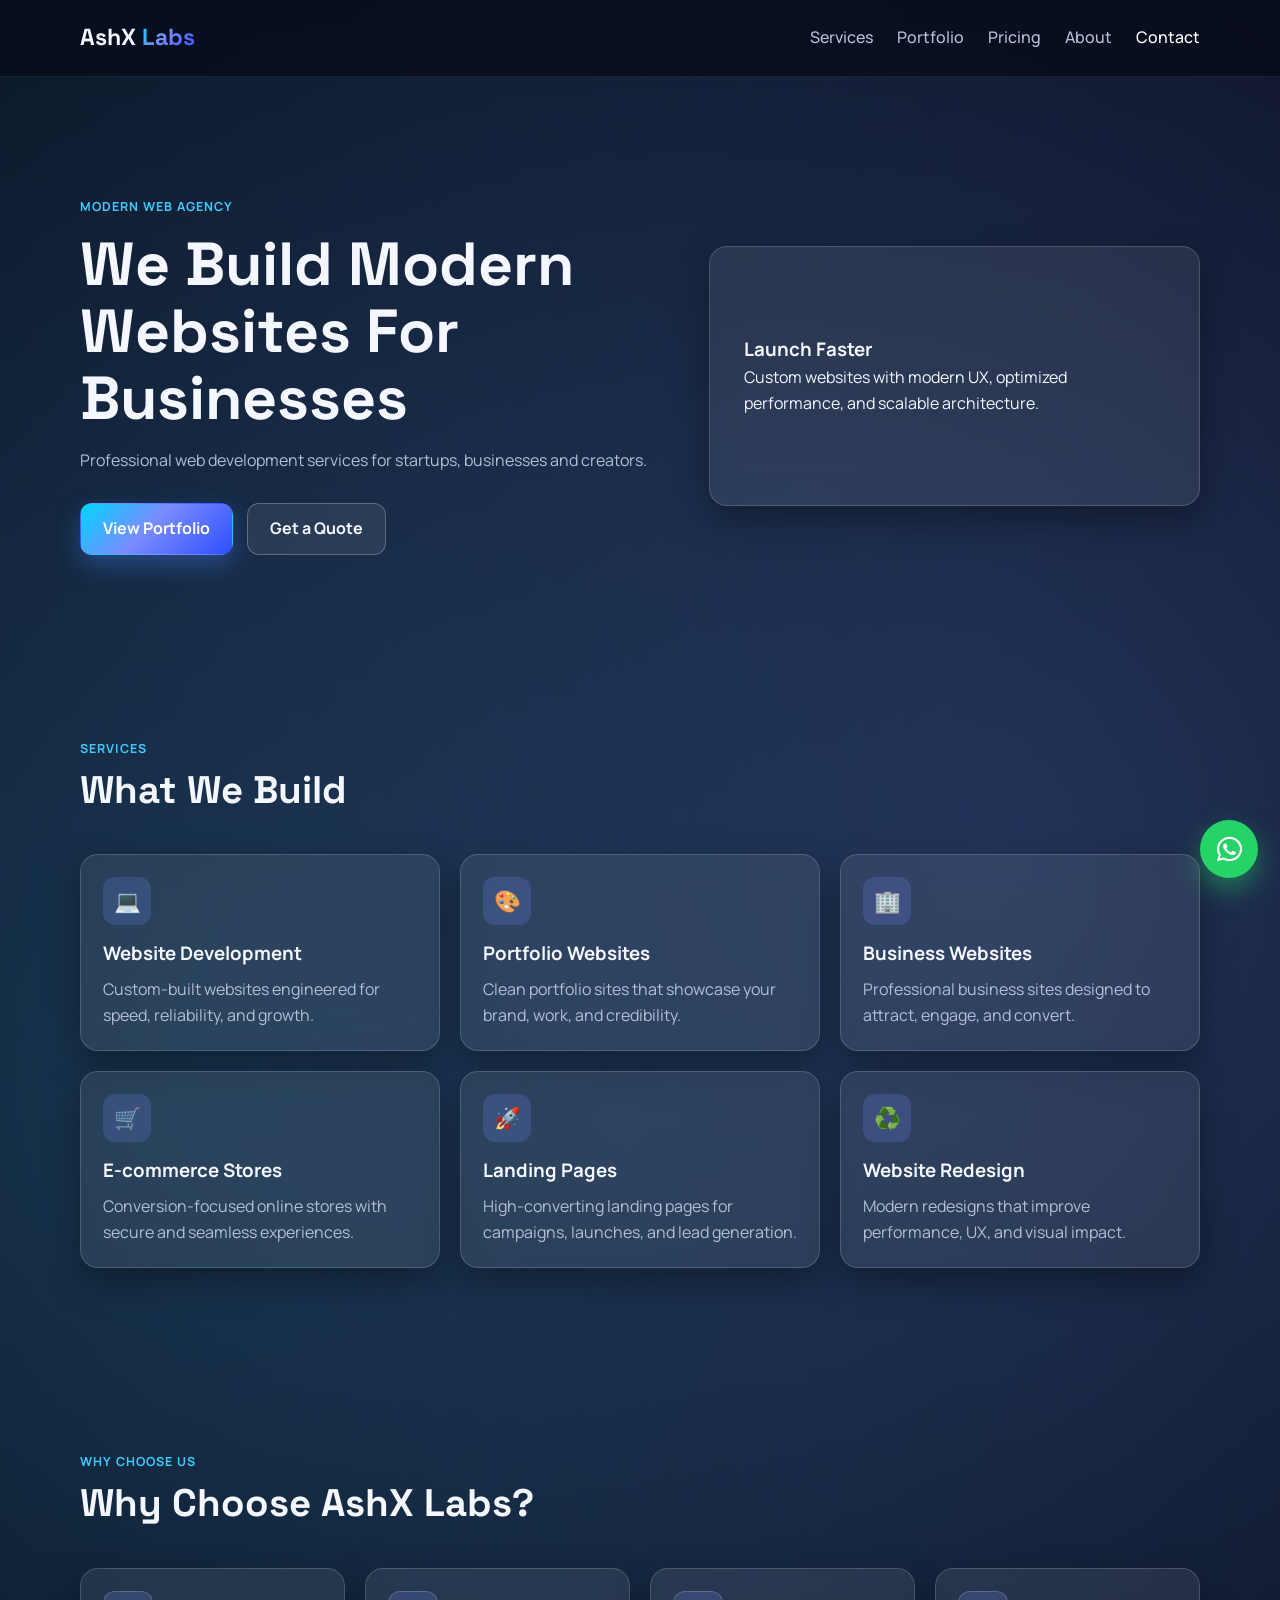
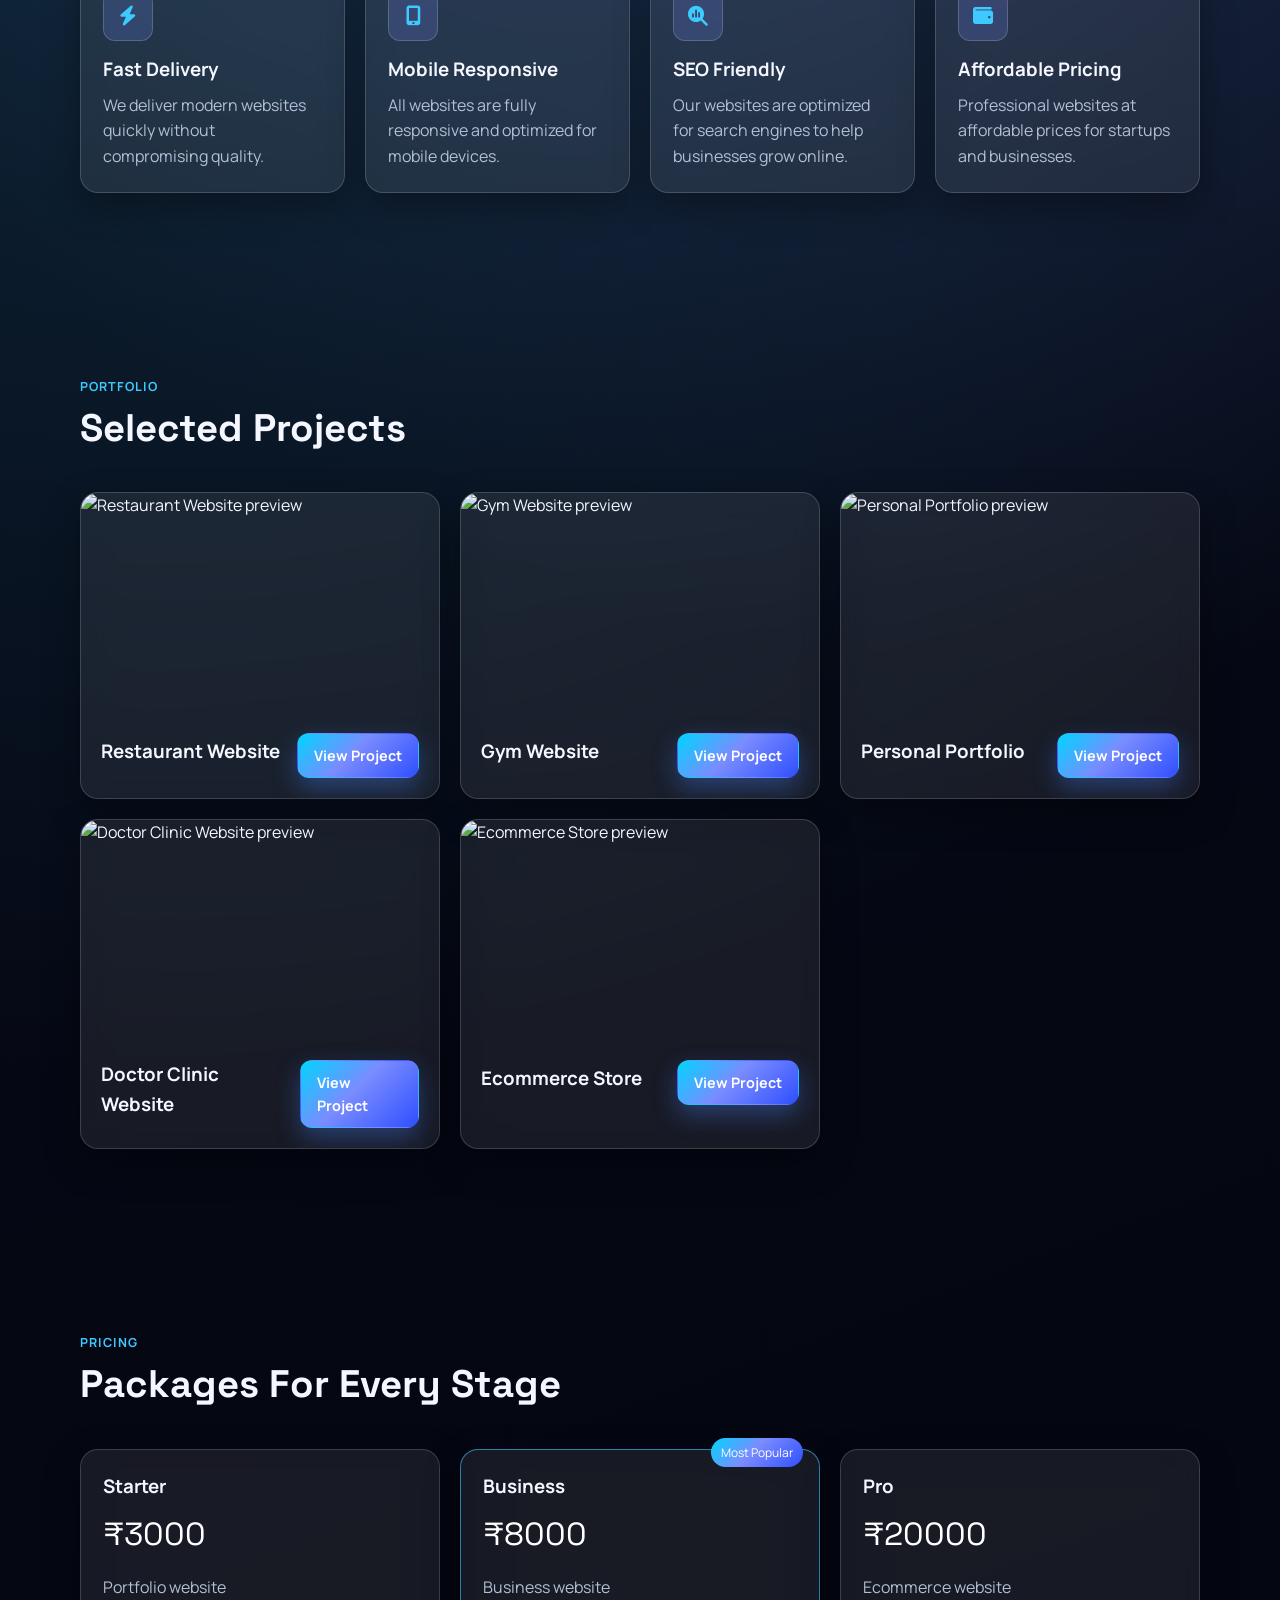
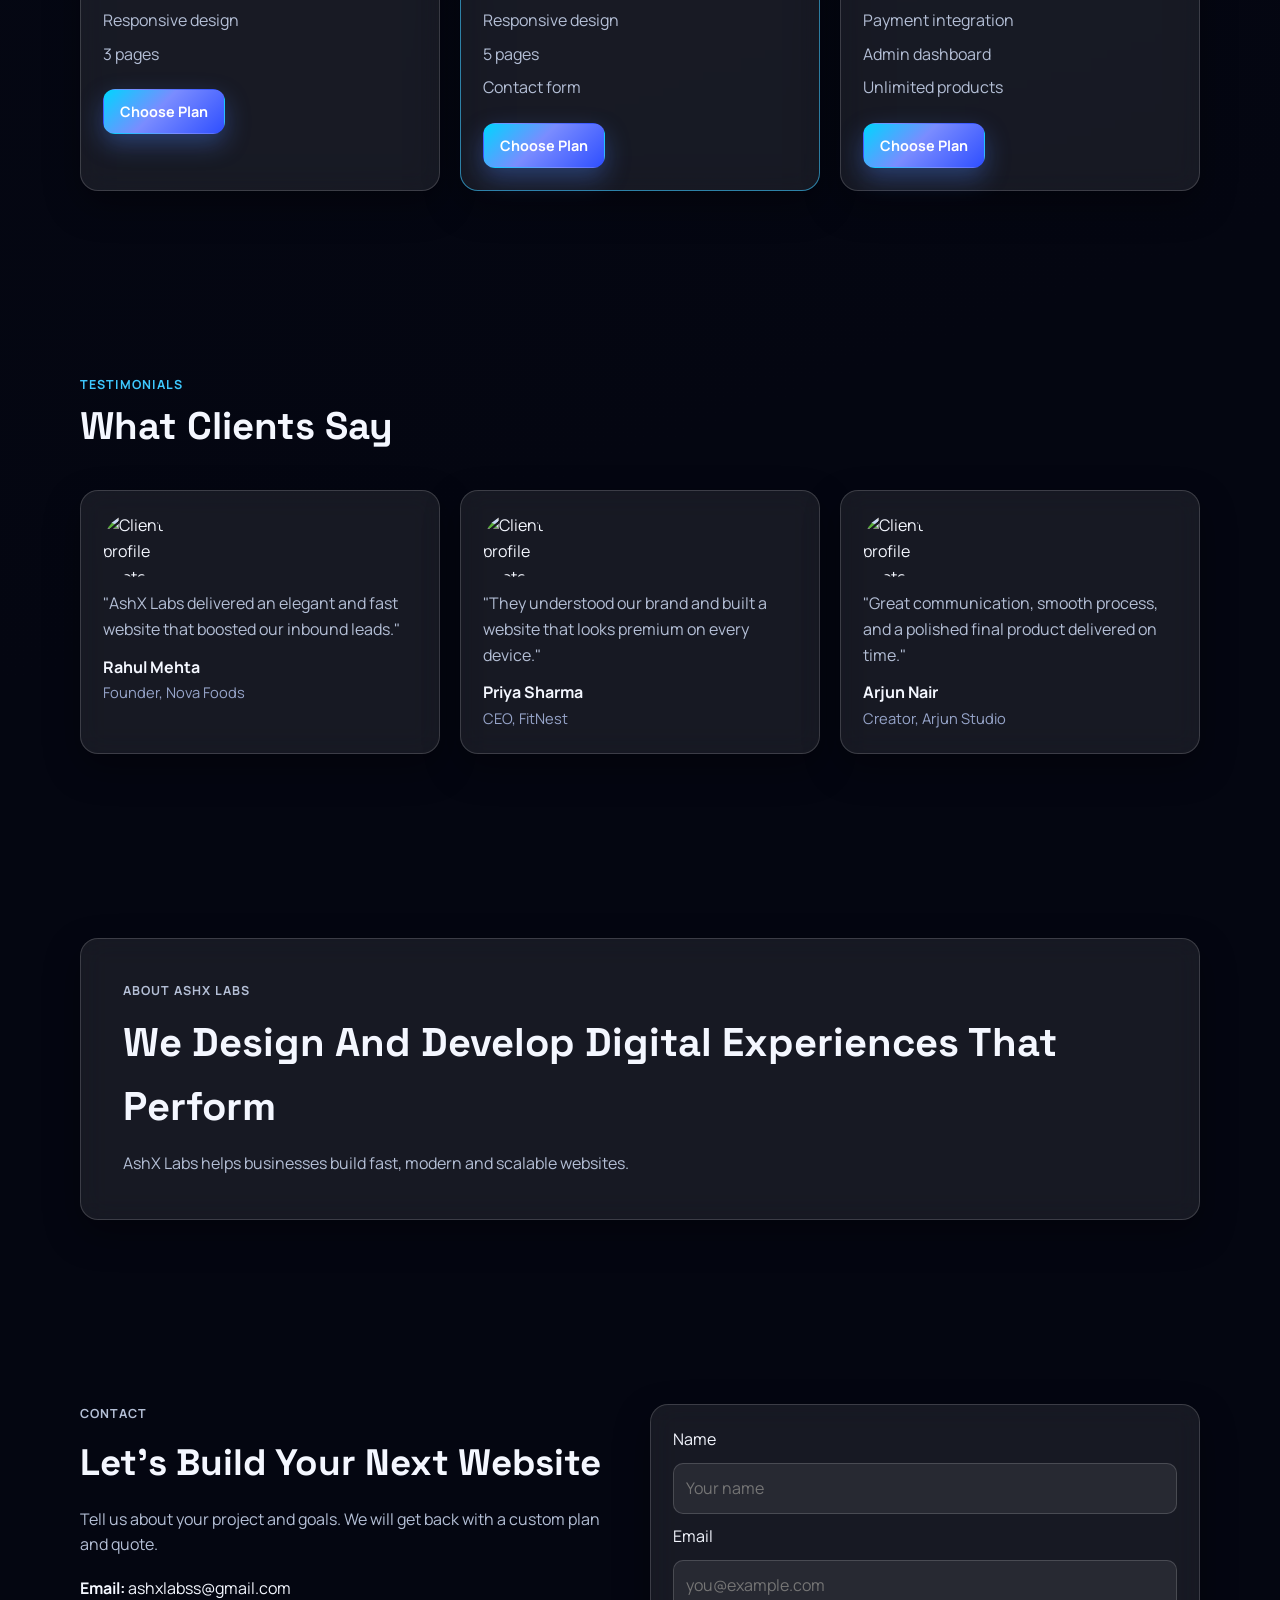
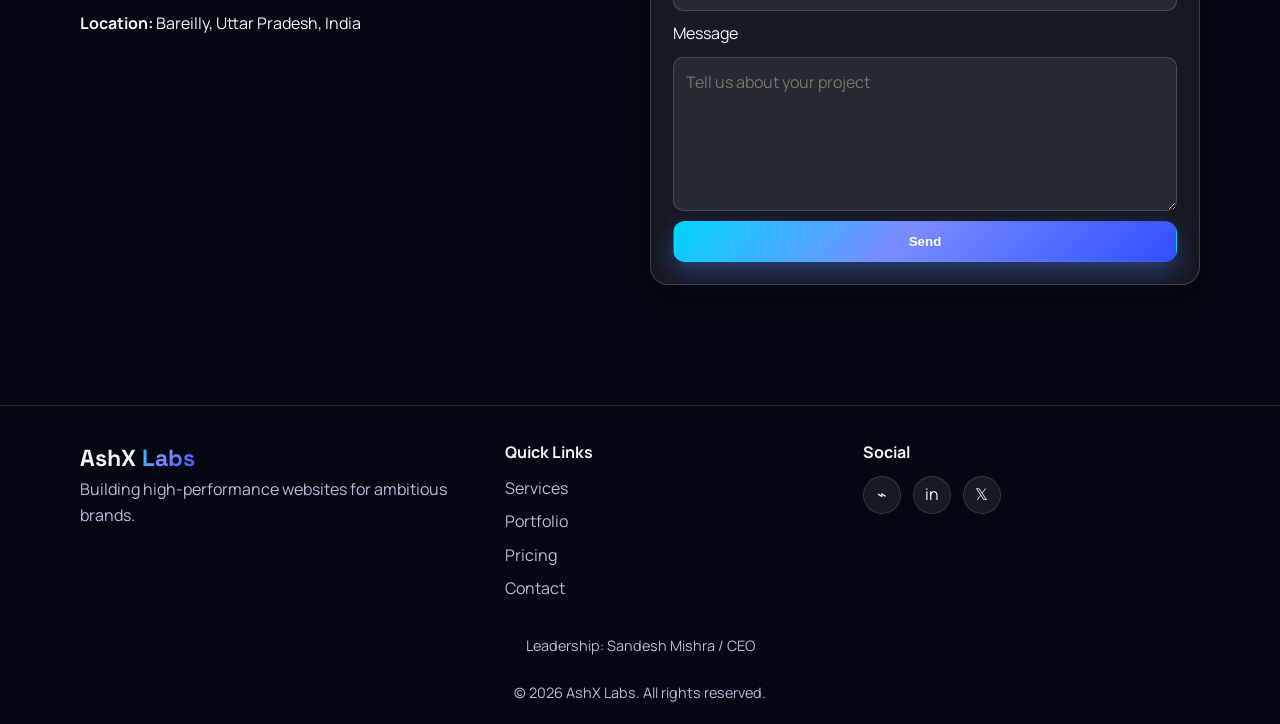
==== index.html @ ee22dfa2 "first commit" ====
<!DOCTYPE html>
<html lang="en">
<head>
  <meta charset="UTF-8">
  <meta name="viewport" content="width=device-width, initial-scale=1.0">
  <meta name="description" content="AshX Labs builds modern, fast, and scalable websites for startups, businesses, and creators.">
  <meta name="keywords" content="web development agency, website design, ecommerce development, AshX Labs">
  <meta name="author" content="AshX Labs">
  <title>AshX Labs | Modern Web Development Agency</title>
  <link rel="preconnect" href="https://fonts.googleapis.com">
  <link rel="preconnect" href="https://fonts.gstatic.com" crossorigin>
  <link href="https://fonts.googleapis.com/css2?family=Space+Grotesk:wght@400;500;700&family=Manrope:wght@400;500;700&display=swap" rel="stylesheet">
  <link rel="stylesheet" href="https://cdnjs.cloudflare.com/ajax/libs/font-awesome/6.5.2/css/all.min.css" crossorigin="anonymous" referrerpolicy="no-referrer">
  <link rel="stylesheet" href="style.css">
</head>
<body>
  <header class="header">
    <nav class="navbar container">
      <a href="#home" class="logo">AshX <span>Labs</span></a>
      <button class="menu-toggle" aria-label="Toggle navigation" aria-expanded="false">
        <span></span>
        <span></span>
        <span></span>
      </button>
      <ul class="nav-links">
        <li><a href="#services">Services</a></li>
        <li><a href="#portfolio">Portfolio</a></li>
        <li><a href="#pricing">Pricing</a></li>
        <li><a href="#about">About</a></li>
        <li><a href="#contact">Contact</a></li>
      </ul>
    </nav>
  </header>

  <main>
    <section id="home" class="hero section">
      <div class="container hero-grid">
        <div class="hero-content fade-up">
          <p class="badge">Modern Web Agency</p>
          <h1>We Build Modern Websites For Businesses</h1>
          <p class="hero-subtext">Professional web development services for startups, businesses and creators.</p>
          <div class="hero-actions">
            <a href="#portfolio" class="btn btn-primary">View Portfolio</a>
            <a href="#contact" class="btn btn-secondary">Get a Quote</a>
          </div>
        </div>
        <div class="hero-visual fade-up delay-1">
          <div class="glass-panel">
            <h3>Launch Faster</h3>
            <p>Custom websites with modern UX, optimized performance, and scalable architecture.</p>
          </div>
        </div>
      </div>
    </section>

    <section id="services" class="section">
      <div class="container">
        <div class="section-heading fade-up">
          <p class="label">Services</p>
          <h2>What We Build</h2>
        </div>
        <div class="grid cards-grid services-grid">
          <article class="card service-card fade-up">
            <div class="icon">💻</div>
            <h3>Website Development</h3>
            <p>Custom-built websites engineered for speed, reliability, and growth.</p>
          </article>
          <article class="card service-card fade-up">
            <div class="icon">🎨</div>
            <h3>Portfolio Websites</h3>
            <p>Clean portfolio sites that showcase your brand, work, and credibility.</p>
          </article>
          <article class="card service-card fade-up">
            <div class="icon">🏢</div>
            <h3>Business Websites</h3>
            <p>Professional business sites designed to attract, engage, and convert.</p>
          </article>
          <article class="card service-card fade-up">
            <div class="icon">🛒</div>
            <h3>E-commerce Stores</h3>
            <p>Conversion-focused online stores with secure and seamless experiences.</p>
          </article>
          <article class="card service-card fade-up">
            <div class="icon">🚀</div>
            <h3>Landing Pages</h3>
            <p>High-converting landing pages for campaigns, launches, and lead generation.</p>
          </article>
          <article class="card service-card fade-up">
            <div class="icon">♻️</div>
            <h3>Website Redesign</h3>
            <p>Modern redesigns that improve performance, UX, and visual impact.</p>
          </article>
        </div>
      </div>
    </section>

    <section id="why-choose-us" class="section">
      <div class="container">
        <div class="section-heading fade-up">
          <p class="label">Why Choose Us</p>
          <h2>Why Choose AshX Labs?</h2>
        </div>
        <div class="grid why-grid">
          <article class="card why-card fade-up">
            <div class="why-icon"><i class="fa-solid fa-bolt"></i></div>
            <h3>Fast Delivery</h3>
            <p>We deliver modern websites quickly without compromising quality.</p>
          </article>
          <article class="card why-card fade-up">
            <div class="why-icon"><i class="fa-solid fa-mobile-screen-button"></i></div>
            <h3>Mobile Responsive</h3>
            <p>All websites are fully responsive and optimized for mobile devices.</p>
          </article>
          <article class="card why-card fade-up">
            <div class="why-icon"><i class="fa-solid fa-magnifying-glass-chart"></i></div>
            <h3>SEO Friendly</h3>
            <p>Our websites are optimized for search engines to help businesses grow online.</p>
          </article>
          <article class="card why-card fade-up">
            <div class="why-icon"><i class="fa-solid fa-wallet"></i></div>
            <h3>Affordable Pricing</h3>
            <p>Professional websites at affordable prices for startups and businesses.</p>
          </article>
        </div>
      </div>
    </section>

    <section id="portfolio" class="section">
      <div class="container">
        <div class="section-heading fade-up">
          <p class="label">Portfolio</p>
          <h2>Selected Projects</h2>
        </div>
        <div class="grid cards-grid portfolio-grid">
          <article class="card project-card fade-up">
            <img src="https://picsum.photos/seed/restaurant-ashx/600/400" alt="Restaurant Website preview">
            <div class="project-content">
              <h3>Restaurant Website</h3>
              <a href="restaurent.html" class="btn btn-small">View Project</a>
            </div>
          </article>
          <article class="card project-card fade-up">
            <img src="https://picsum.photos/seed/gym-ashx/600/400" alt="Gym Website preview">
            <div class="project-content">
              <h3>Gym Website</h3>
              <a href="gym.html" class="btn btn-small">View Project</a>
            </div>
          </article>
          <article class="card project-card fade-up">
            <img src="https://picsum.photos/seed/personal-portfolio-ashx/600/400" alt="Personal Portfolio preview">
            <div class="project-content">
              <h3>Personal Portfolio</h3>
              <a href="https://sandesh-portofolio.netlify.app/" class="btn btn-small" target="_blank" rel="noopener noreferrer">View Project</a>
            </div>
          </article>
          <article class="card project-card fade-up">
            <img src="https://images.unsplash.com/photo-1666214280391-8ff5bd3c0bf0?auto=format&fit=crop&w=900&q=80" alt="Doctor Clinic Website preview">
            <div class="project-content">
              <h3>Doctor Clinic Website</h3>
              <a href="doctorclinic.html" class="btn btn-small">View Project</a>
            </div>
          </article>
          <article class="card project-card fade-up">
            <img src="https://images.unsplash.com/photo-1556740749-887f6717d7e4?auto=format&fit=crop&w=900&q=80" alt="Ecommerce Store preview">
            <div class="project-content">
              <h3>Ecommerce Store</h3>
              <a href="ecommerce.html" class="btn btn-small">View Project</a>
            </div>
          </article>
        </div>
      </div>
    </section>

    <section id="pricing" class="section">
      <div class="container">
        <div class="section-heading fade-up">
          <p class="label">Pricing</p>
          <h2>Packages For Every Stage</h2>
        </div>
        <div class="grid pricing-grid">
          <article class="card pricing-card fade-up">
            <h3>Starter</h3>
            <p class="price">₹3000</p>
            <ul>
              <li>Portfolio website</li>
              <li>Responsive design</li>
              <li>3 pages</li>
            </ul>
            <a href="#contact" class="btn btn-small">Choose Plan</a>
          </article>
          <article class="card pricing-card popular fade-up">
            <p class="tag">Most Popular</p>
            <h3>Business</h3>
            <p class="price">₹8000</p>
            <ul>
              <li>Business website</li>
              <li>Responsive design</li>
              <li>5 pages</li>
              <li>Contact form</li>
            </ul>
            <a href="#contact" class="btn btn-small">Choose Plan</a>
          </article>
          <article class="card pricing-card fade-up">
            <h3>Pro</h3>
            <p class="price">₹20000</p>
            <ul>
              <li>Ecommerce website</li>
              <li>Payment integration</li>
              <li>Admin dashboard</li>
              <li>Unlimited products</li>
            </ul>
            <a href="#contact" class="btn btn-small">Choose Plan</a>
          </article>
        </div>
      </div>
    </section>

    <section id="testimonials" class="section">
      <div class="container">
        <div class="section-heading fade-up">
          <p class="label">Testimonials</p>
          <h2>What Clients Say</h2>
        </div>
        <div class="grid testimonial-grid">
          <article class="card testimonial-card fade-up">
            <img src="https://i.pravatar.cc/120?img=12" alt="Client profile photo of Rahul">
            <p>"AshX Labs delivered an elegant and fast website that boosted our inbound leads."</p>
            <h4>Rahul Mehta</h4>
            <span>Founder, Nova Foods</span>
          </article>
          <article class="card testimonial-card fade-up">
            <img src="https://i.pravatar.cc/120?img=31" alt="Client profile photo of Priya">
            <p>"They understood our brand and built a website that looks premium on every device."</p>
            <h4>Priya Sharma</h4>
            <span>CEO, FitNest</span>
          </article>
          <article class="card testimonial-card fade-up">
            <img src="https://i.pravatar.cc/120?img=45" alt="Client profile photo of Arjun">
            <p>"Great communication, smooth process, and a polished final product delivered on time."</p>
            <h4>Arjun Nair</h4>
            <span>Creator, Arjun Studio</span>
          </article>
        </div>
      </div>
    </section>

    <section id="about" class="section">
      <div class="container">
        <div class="about-card fade-up">
          <p class="label">About AshX Labs</p>
          <h2>We Design And Develop Digital Experiences That Perform</h2>
          <p>AshX Labs helps businesses build fast, modern and scalable websites.</p>
        </div>
      </div>
    </section>

    <section id="contact" class="section">
      <div class="container contact-grid">
        <div class="contact-info fade-up">
          <p class="label">Contact</p>
          <h2>Let’s Build Your Next Website</h2>
          <p>Tell us about your project and goals. We will get back with a custom plan and quote.</p>
          <ul>
            <li><strong>Email:</strong> ashxlabss@gmail.com</li>
            <li><strong>Location:</strong> Bareilly, Uttar Pradesh, India</li>
          </ul>
        </div>
        <form class="contact-form card fade-up" action="https://formspree.io/f/maqpyqqr" method="post">
          <label for="name">Name</label>
          <input type="text" id="name" name="name" placeholder="Your name" required>
          <label for="email">Email</label>
          <input type="email" id="email" name="email" placeholder="you@example.com" required>
          <label for="message">Message</label>
          <textarea id="message" name="message" rows="5" placeholder="Tell us about your project" required></textarea>
          <button type="submit" class="btn btn-primary">Send</button>
        </form>
      </div>
    </section>
  </main>

  <footer class="footer">
    <div class="container footer-grid">
      <div>
        <a href="#home" class="logo">AshX <span>Labs</span></a>
        <p>Building high-performance websites for ambitious brands.</p>
      </div>
      <div>
        <h4>Quick Links</h4>
        <ul class="quick-links">
          <li><a href="#services">Services</a></li>
          <li><a href="#portfolio">Portfolio</a></li>
          <li><a href="#pricing">Pricing</a></li>
          <li><a href="#contact">Contact</a></li>
        </ul>
      </div>
      <div>
        <h4>Social</h4>
        <div class="social-links">
          <a href="#" aria-label="Instagram">⌁</a>
          <a href="#" aria-label="LinkedIn">in</a>
          <a href="#" aria-label="X">𝕏</a>
        </div>
      </div>
    </div>
    <p class="copyright">Leadership: Sandesh Mishra / CEO</p>
    <p class="copyright">© <span id="year"></span> AshX Labs. All rights reserved.</p>
  </footer>

  <a
    href="https://wa.me/6395054127"
    class="whatsapp-float"
    target="_blank"
    rel="noopener noreferrer"
    aria-label="Chat on WhatsApp"
    title="Chat on WhatsApp"
  >
    <i class="fa-brands fa-whatsapp" aria-hidden="true"></i>
  </a>

  <script src="script.js"></script>
</body>
</html>
---- style.css ----
:root {
  --bg: #070b19;
  --bg-alt: #0c1329;
  --surface: rgba(255, 255, 255, 0.08);
  --surface-strong: rgba(255, 255, 255, 0.12);
  --text: #f4f7ff;
  --muted: #b4bfd6;
  --primary: #3ec9ff;
  --secondary: #7a8cff;
  --gradient: linear-gradient(135deg, #00d5ff 0%, #7a8cff 45%, #2f4fff 100%);
  --shadow: 0 14px 35px rgba(0, 0, 0, 0.35);
  --radius: 18px;
}

* {
  margin: 0;
  padding: 0;
  box-sizing: border-box;
}

html {
  scroll-behavior: smooth;
}

body {
  font-family: "Manrope", sans-serif;
  color: var(--text);
  background:
    radial-gradient(circle at 15% 20%, rgba(62, 201, 255, 0.18), transparent 35%),
    radial-gradient(circle at 80% 15%, rgba(122, 140, 255, 0.22), transparent 30%),
    linear-gradient(160deg, var(--bg), #040611 65%);
  min-height: 100vh;
  line-height: 1.6;
}

img {
  max-width: 100%;
  display: block;
}

a {
  color: inherit;
  text-decoration: none;
}

ul {
  list-style: none;
}

.container {
  width: min(1120px, 92%);
  margin: 0 auto;
}

.section {
  padding: 92px 0;
}

.section-heading {
  margin-bottom: 34px;
}

.section-heading h2 {
  font-family: "Space Grotesk", sans-serif;
  font-size: clamp(1.8rem, 3vw, 2.4rem);
}

.label,
.badge {
  color: var(--primary);
  letter-spacing: 0.08em;
  text-transform: uppercase;
  font-size: 0.78rem;
  font-weight: 700;
}

.header {
  position: sticky;
  top: 0;
  z-index: 1000;
  backdrop-filter: blur(12px);
  background: rgba(6, 11, 24, 0.72);
  border-bottom: 1px solid rgba(255, 255, 255, 0.08);
}

.navbar {
  min-height: 76px;
  display: flex;
  align-items: center;
  justify-content: space-between;
}

.logo {
  font-family: "Space Grotesk", sans-serif;
  font-size: 1.45rem;
  font-weight: 700;
}

.logo span {
  background: var(--gradient);
  -webkit-background-clip: text;
  background-clip: text;
  color: transparent;
}

.nav-links {
  display: flex;
  align-items: center;
  gap: 24px;
}

.nav-links a {
  color: var(--muted);
  font-weight: 500;
  transition: color 0.25s ease;
}

.nav-links a:hover,
.nav-links a.active {
  color: #fff;
}

.menu-toggle {
  display: none;
  flex-direction: column;
  gap: 5px;
  background: transparent;
  border: 0;
  cursor: pointer;
}

.menu-toggle span {
  width: 24px;
  height: 2px;
  border-radius: 99px;
  background: #fff;
  transition: transform 0.3s ease, opacity 0.3s ease;
}

.hero {
  padding-top: 120px;
}

.hero-grid {
  display: grid;
  grid-template-columns: 1.1fr 0.9fr;
  gap: 28px;
  align-items: center;
}

.hero h1 {
  font-family: "Space Grotesk", sans-serif;
  font-size: clamp(2.2rem, 5vw, 3.8rem);
  line-height: 1.1;
  margin: 14px 0 16px;
}

.hero-subtext {
  color: var(--muted);
  max-width: 60ch;
}

.hero-actions {
  margin-top: 30px;
  display: flex;
  flex-wrap: wrap;
  gap: 14px;
}

.btn {
  border: 1px solid transparent;
  display: inline-flex;
  align-items: center;
  justify-content: center;
  font-weight: 700;
  border-radius: 12px;
  padding: 12px 22px;
  transition: transform 0.25s ease, box-shadow 0.25s ease, background 0.25s ease;
}

.btn:hover {
  transform: translateY(-2px);
}

.btn-primary,
.btn-small {
  background: var(--gradient);
  color: #fff;
  box-shadow: 0 10px 24px rgba(74, 131, 255, 0.35);
}

.btn-secondary {
  border-color: rgba(255, 255, 255, 0.25);
  background: rgba(255, 255, 255, 0.08);
}

.btn-small {
  font-size: 0.9rem;
  padding: 10px 16px;
}

.glass-panel,
.card,
.about-card {
  background: var(--surface);
  border: 1px solid rgba(255, 255, 255, 0.16);
  border-radius: var(--radius);
  backdrop-filter: blur(14px);
  box-shadow: var(--shadow);
}

.glass-panel {
  padding: 34px;
  min-height: 260px;
  display: flex;
  flex-direction: column;
  justify-content: center;
}

.grid {
  display: grid;
  gap: 20px;
}

.cards-grid {
  grid-template-columns: repeat(3, minmax(0, 1fr));
}

.card {
  padding: 22px;
  transition: transform 0.3s ease, border-color 0.3s ease;
}

.card:hover {
  transform: translateY(-7px);
  border-color: rgba(62, 201, 255, 0.55);
}

.service-card .icon {
  width: 48px;
  height: 48px;
  border-radius: 12px;
  display: grid;
  place-items: center;
  margin-bottom: 14px;
  background: rgba(122, 140, 255, 0.2);
  font-size: 1.35rem;
}

.service-card h3,
.project-content h3,
.pricing-card h3 {
  margin-bottom: 8px;
}

.service-card p,
.contact-info p,
.about-card p {
  color: var(--muted);
}

.why-grid {
  grid-template-columns: repeat(4, minmax(0, 1fr));
}

.why-card {
  padding: 22px;
  transition: transform 0.3s ease, border-color 0.3s ease, box-shadow 0.3s ease;
}

.why-card:hover {
  transform: translateY(-7px);
  border-color: rgba(62, 201, 255, 0.55);
  box-shadow: 0 16px 34px rgba(0, 0, 0, 0.35);
}

.why-icon {
  width: 50px;
  height: 50px;
  border-radius: 12px;
  display: grid;
  place-items: center;
  margin-bottom: 14px;
  font-size: 1.25rem;
  color: var(--primary);
  background: rgba(122, 140, 255, 0.2);
  border: 1px solid rgba(255, 255, 255, 0.18);
}

.why-card h3 {
  margin-bottom: 8px;
}

.why-card p {
  color: var(--muted);
}

.portfolio-grid {
  grid-template-columns: repeat(3, minmax(0, 1fr));
}

.project-card {
  overflow: hidden;
  padding: 0;
}

.project-card img {
  width: 100%;
  height: 220px;
  object-fit: cover;
}

.project-content {
  padding: 20px;
  display: flex;
  justify-content: space-between;
  align-items: center;
  gap: 10px;
}

.pricing-grid {
  grid-template-columns: repeat(3, minmax(0, 1fr));
}

.pricing-card ul {
  margin: 14px 0 22px;
}

.pricing-card li {
  color: var(--muted);
  margin-bottom: 8px;
}

.price {
  font-size: 2rem;
  font-family: "Space Grotesk", sans-serif;
  color: #fff;
}

.popular {
  position: relative;
  border-color: rgba(62, 201, 255, 0.6);
}

.tag {
  position: absolute;
  top: -12px;
  right: 16px;
  font-size: 0.75rem;
  background: var(--gradient);
  color: #fff;
  border-radius: 99px;
  padding: 5px 10px;
}

.testimonial-grid {
  grid-template-columns: repeat(3, minmax(0, 1fr));
}

.testimonial-card img {
  width: 64px;
  height: 64px;
  border-radius: 50%;
  margin-bottom: 14px;
}

.testimonial-card p {
  color: var(--muted);
  margin-bottom: 12px;
}

.testimonial-card span {
  color: #97a5ca;
  font-size: 0.92rem;
}

.about-card {
  padding: clamp(24px, 4vw, 42px);
}

.about-card h2 {
  margin: 10px 0 12px;
  font-family: "Space Grotesk", sans-serif;
  font-size: clamp(1.6rem, 3.5vw, 2.5rem);
}

.contact-grid {
  display: grid;
  grid-template-columns: 1fr 1fr;
  gap: 20px;
  align-items: start;
}

.contact-info h2 {
  font-family: "Space Grotesk", sans-serif;
  font-size: clamp(1.8rem, 3vw, 2.3rem);
  margin: 10px 0 14px;
}

.contact-info ul {
  margin-top: 18px;
}

.contact-info li {
  margin-bottom: 9px;
}

.contact-form {
  display: grid;
  gap: 10px;
}

.contact-form input,
.contact-form textarea {
  width: 100%;
  color: #fff;
  background: rgba(255, 255, 255, 0.07);
  border: 1px solid rgba(255, 255, 255, 0.16);
  border-radius: 10px;
  padding: 12px;
  font: inherit;
  outline: none;
}

.contact-form input:focus,
.contact-form textarea:focus {
  border-color: var(--primary);
}

.footer {
  margin-top: 28px;
  border-top: 1px solid rgba(255, 255, 255, 0.12);
  padding: 34px 0 20px;
}

.footer-grid {
  display: grid;
  grid-template-columns: 1.2fr 1fr 1fr;
  gap: 20px;
}

.footer h4 {
  margin-bottom: 10px;
}

.quick-links li {
  margin-bottom: 8px;
}

.quick-links a,
.footer p {
  color: var(--muted);
}

.social-links {
  display: flex;
  gap: 12px;
}

.social-links a {
  width: 38px;
  height: 38px;
  border-radius: 50%;
  display: grid;
  place-items: center;
  background: rgba(255, 255, 255, 0.08);
  border: 1px solid rgba(255, 255, 255, 0.12);
  transition: transform 0.2s ease, background 0.2s ease;
}

.social-links a:hover {
  transform: translateY(-3px);
  background: rgba(62, 201, 255, 0.2);
}

.copyright {
  margin-top: 24px;
  text-align: center;
  color: #99a5c9;
  font-size: 0.9rem;
}

.whatsapp-float {
  position: fixed;
  right: 22px;
  bottom: 22px;
  width: 58px;
  height: 58px;
  border-radius: 50%;
  display: grid;
  place-items: center;
  background: #25d366;
  color: #fff;
  font-size: 1.8rem;
  box-shadow: 0 12px 28px rgba(37, 211, 102, 0.45);
  z-index: 1200;
  transition: transform 0.25s ease, box-shadow 0.25s ease;
}

.whatsapp-float:hover {
  transform: scale(1.08);
  box-shadow: 0 16px 32px rgba(37, 211, 102, 0.5);
}

.fade-up {
  opacity: 0;
  transform: translateY(26px);
  transition: opacity 0.6s ease, transform 0.6s ease;
}

.fade-up.show {
  opacity: 1;
  transform: translateY(0);
}

.delay-1 {
  transition-delay: 0.15s;
}

@media (max-width: 992px) {
  .hero-grid {
    grid-template-columns: 1fr;
  }

  .cards-grid,
  .why-grid,
  .portfolio-grid,
  .pricing-grid,
  .testimonial-grid {
    grid-template-columns: repeat(2, minmax(0, 1fr));
  }

  .contact-grid,
  .footer-grid {
    grid-template-columns: 1fr;
  }
}

@media (max-width: 768px) {
  .menu-toggle {
    display: flex;
  }

  .nav-links {
    position: absolute;
    top: 76px;
    right: 4%;
    width: min(280px, 92%);
    background: rgba(7, 11, 25, 0.95);
    border: 1px solid rgba(255, 255, 255, 0.12);
    border-radius: 14px;
    flex-direction: column;
    gap: 14px;
    padding: 16px;
    transform: scale(0.96);
    opacity: 0;
    pointer-events: none;
    transition: opacity 0.25s ease, transform 0.25s ease;
  }

  .nav-links.open {
    opacity: 1;
    pointer-events: auto;
    transform: scale(1);
  }

  .cards-grid,
  .why-grid,
  .portfolio-grid,
  .pricing-grid,
  .testimonial-grid {
    grid-template-columns: 1fr;
  }

  .hero {
    padding-top: 96px;
  }

  .section {
    padding: 72px 0;
  }

  .whatsapp-float {
    right: 16px;
    bottom: 16px;
    width: 52px;
    height: 52px;
    font-size: 1.6rem;
  }
}
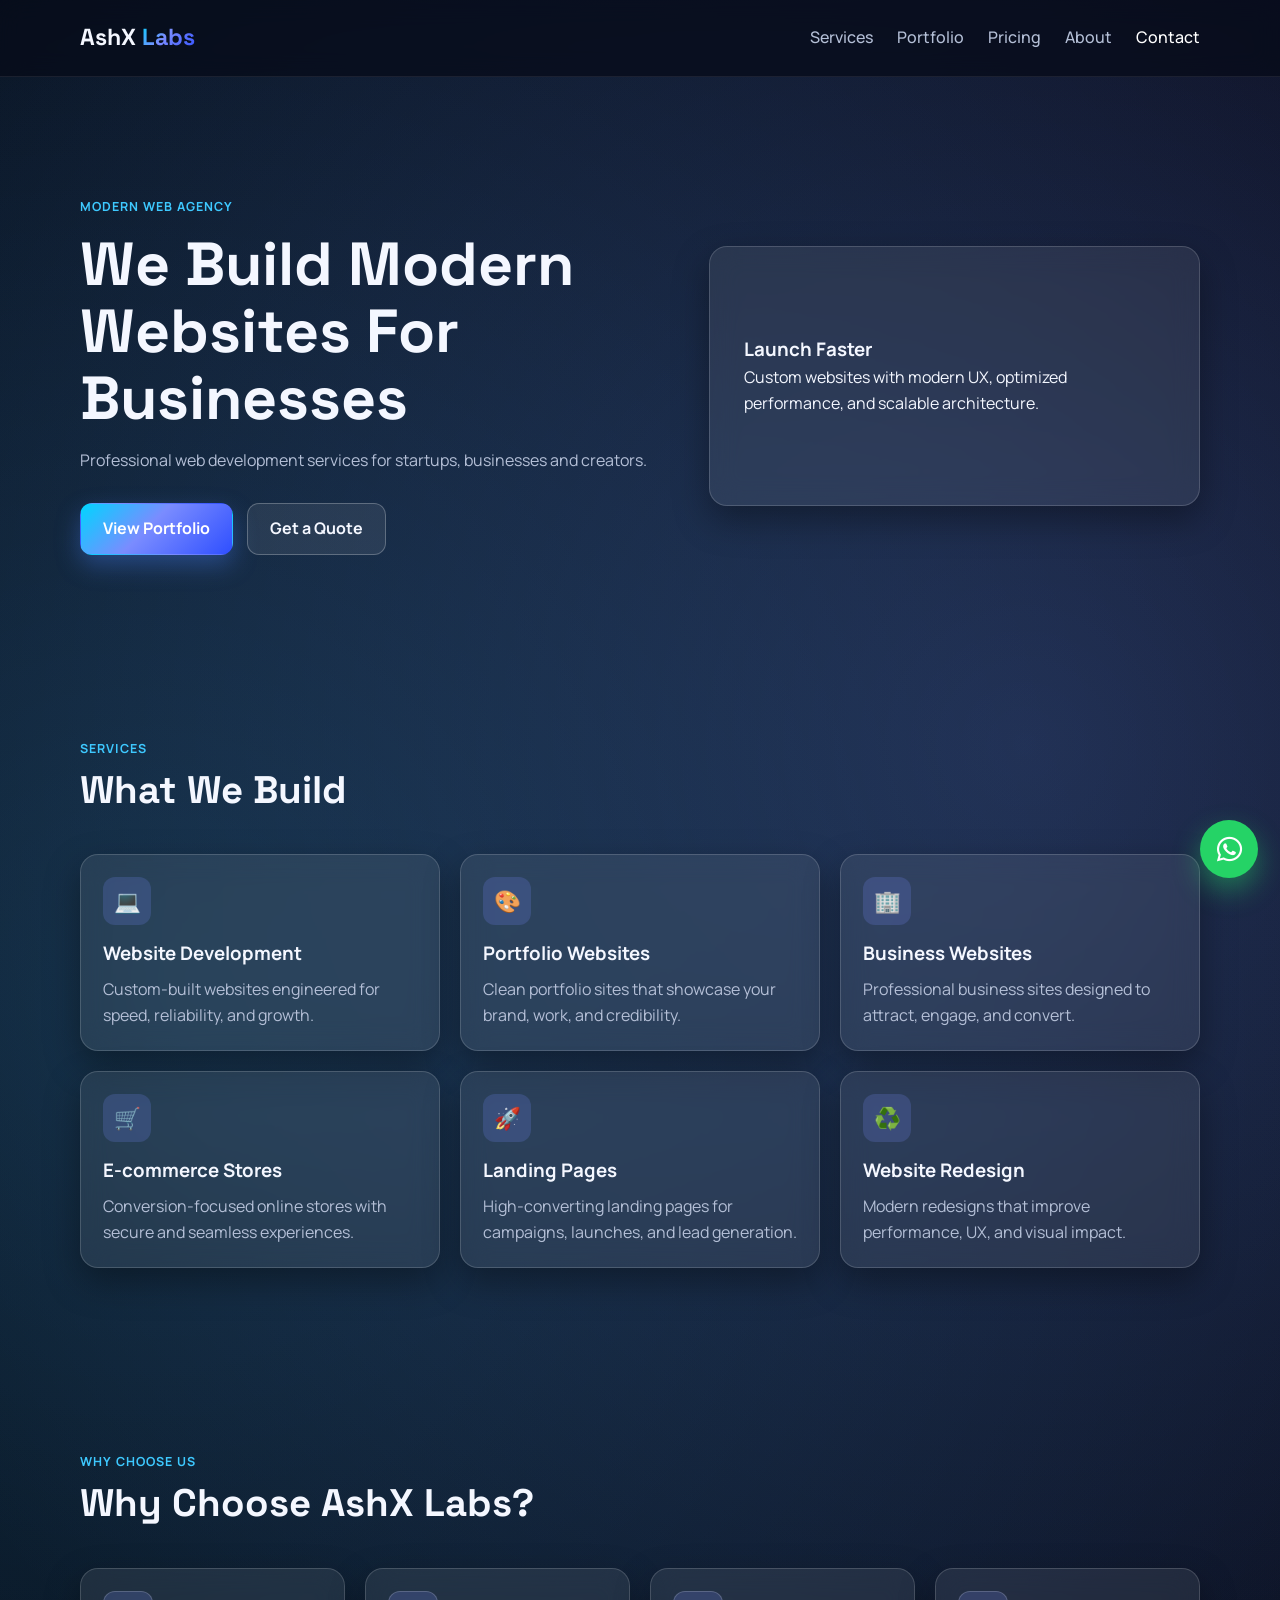
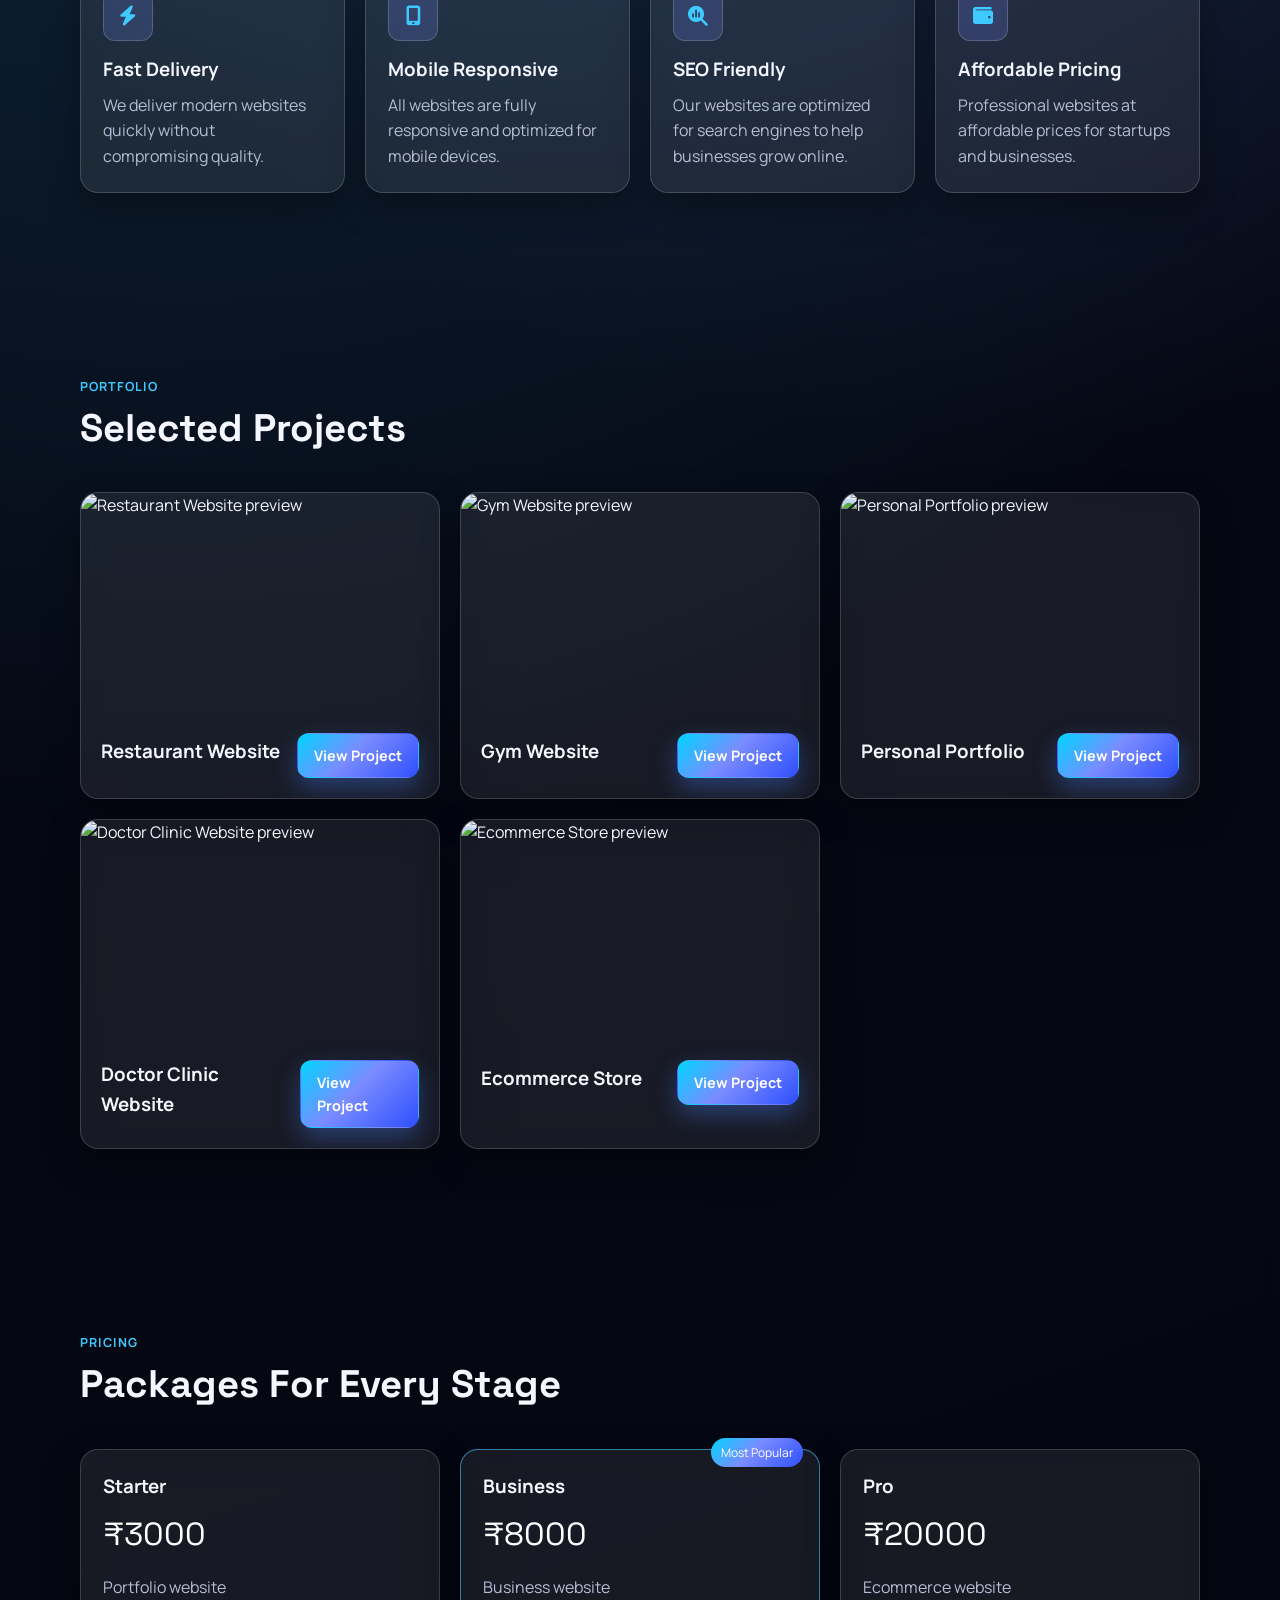
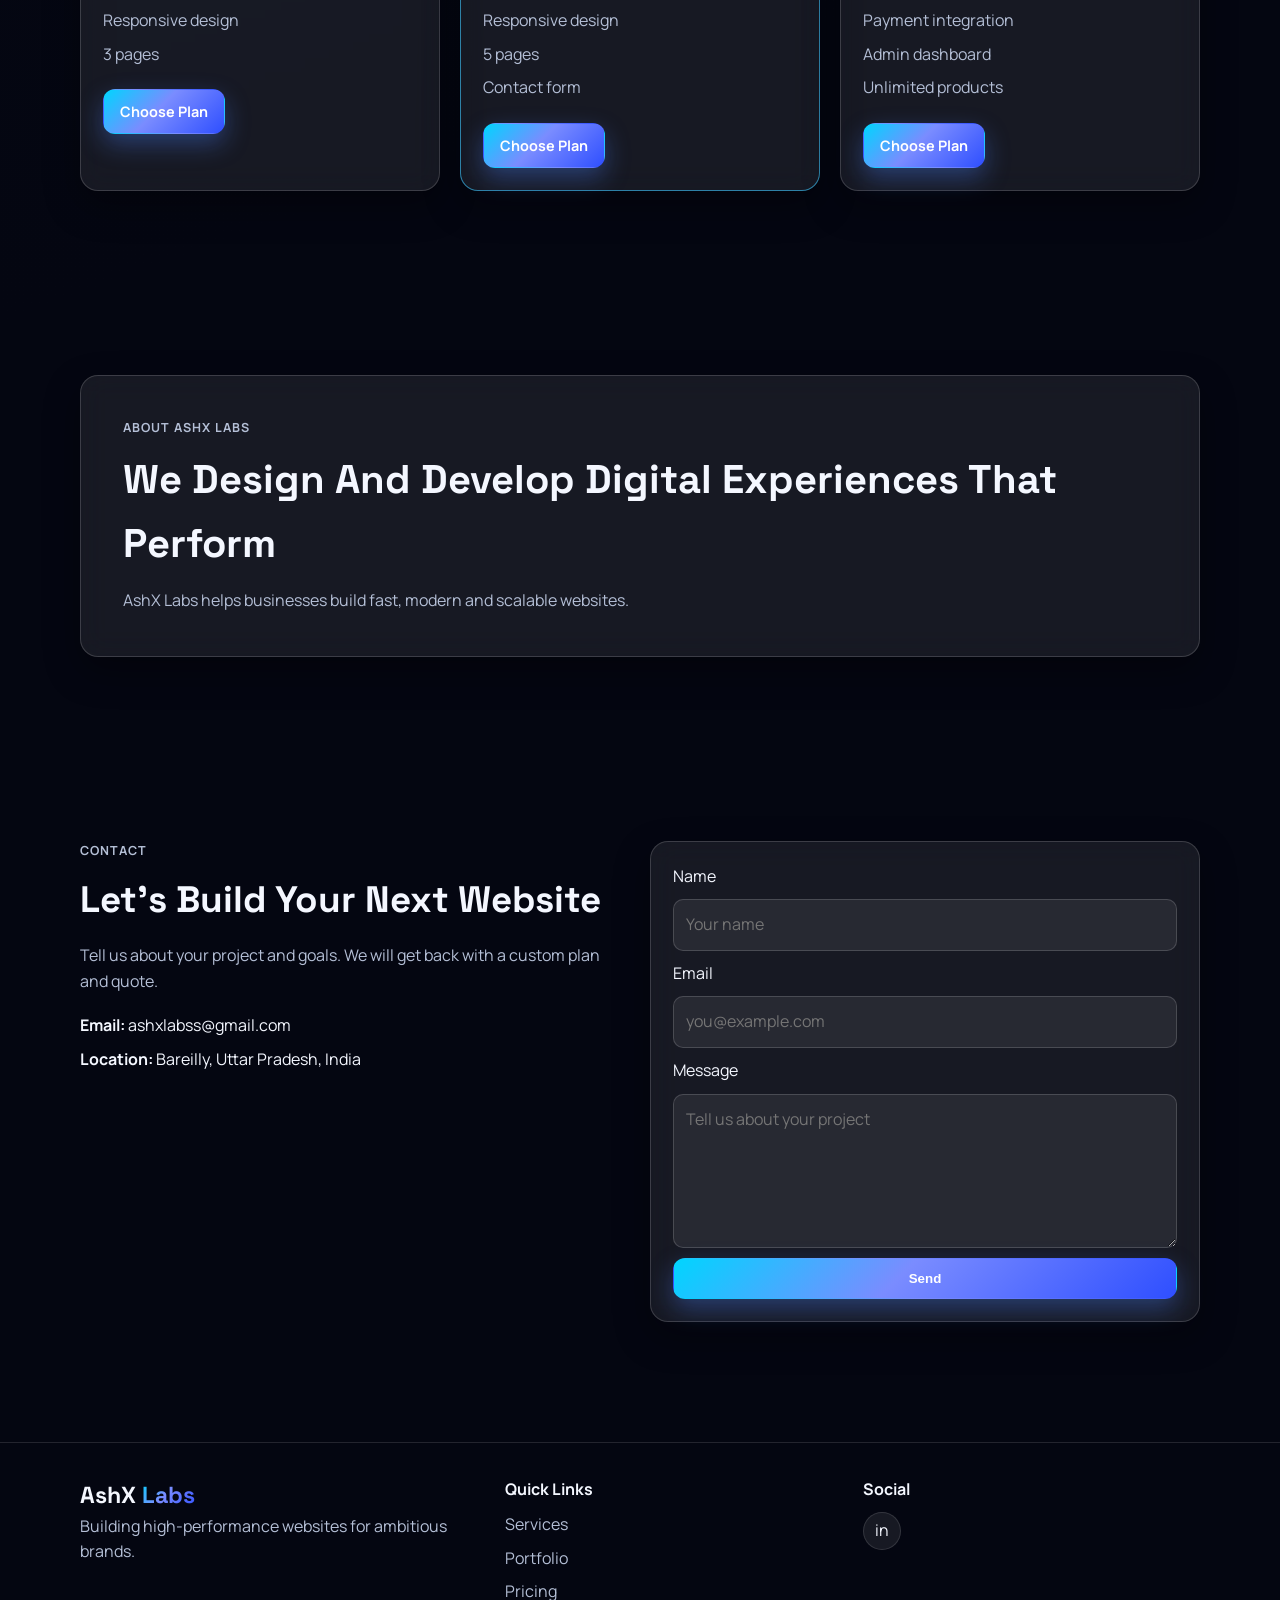
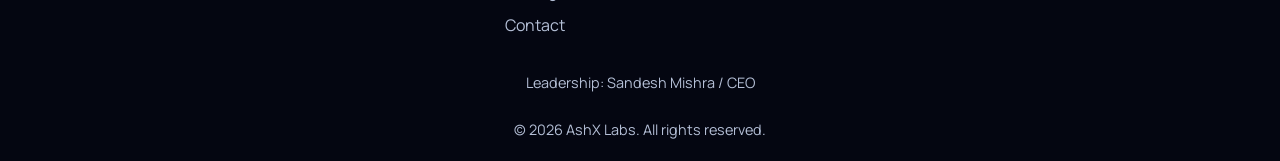
==== commit 411c4fc7: "new changes" ====
--- a/index.html
+++ b/index.html
@@ -215,7 +215,7 @@
       </div>
     </section>
 
-    <section id="testimonials" class="section">
+    <!-- <section id="testimonials" class="section">
       <div class="container">
         <div class="section-heading fade-up">
           <p class="label">Testimonials</p>
@@ -242,7 +242,7 @@
           </article>
         </div>
       </div>
-    </section>
+    </section> -->
 
     <section id="about" class="section">
       <div class="container">
@@ -296,9 +296,9 @@
       <div>
         <h4>Social</h4>
         <div class="social-links">
-          <a href="#" aria-label="Instagram">⌁</a>
-          <a href="#" aria-label="LinkedIn">in</a>
-          <a href="#" aria-label="X">𝕏</a>
+          <!-- <a href="#" aria-label="Instagram">⌁</a> -->
+          <a href="https://www.linkedin.com/company/ashxlabs/" aria-label="LinkedIn">in</a>
+          <!-- <a href="#" aria-label="X">𝕏</a> -->
         </div>
       </div>
     </div>
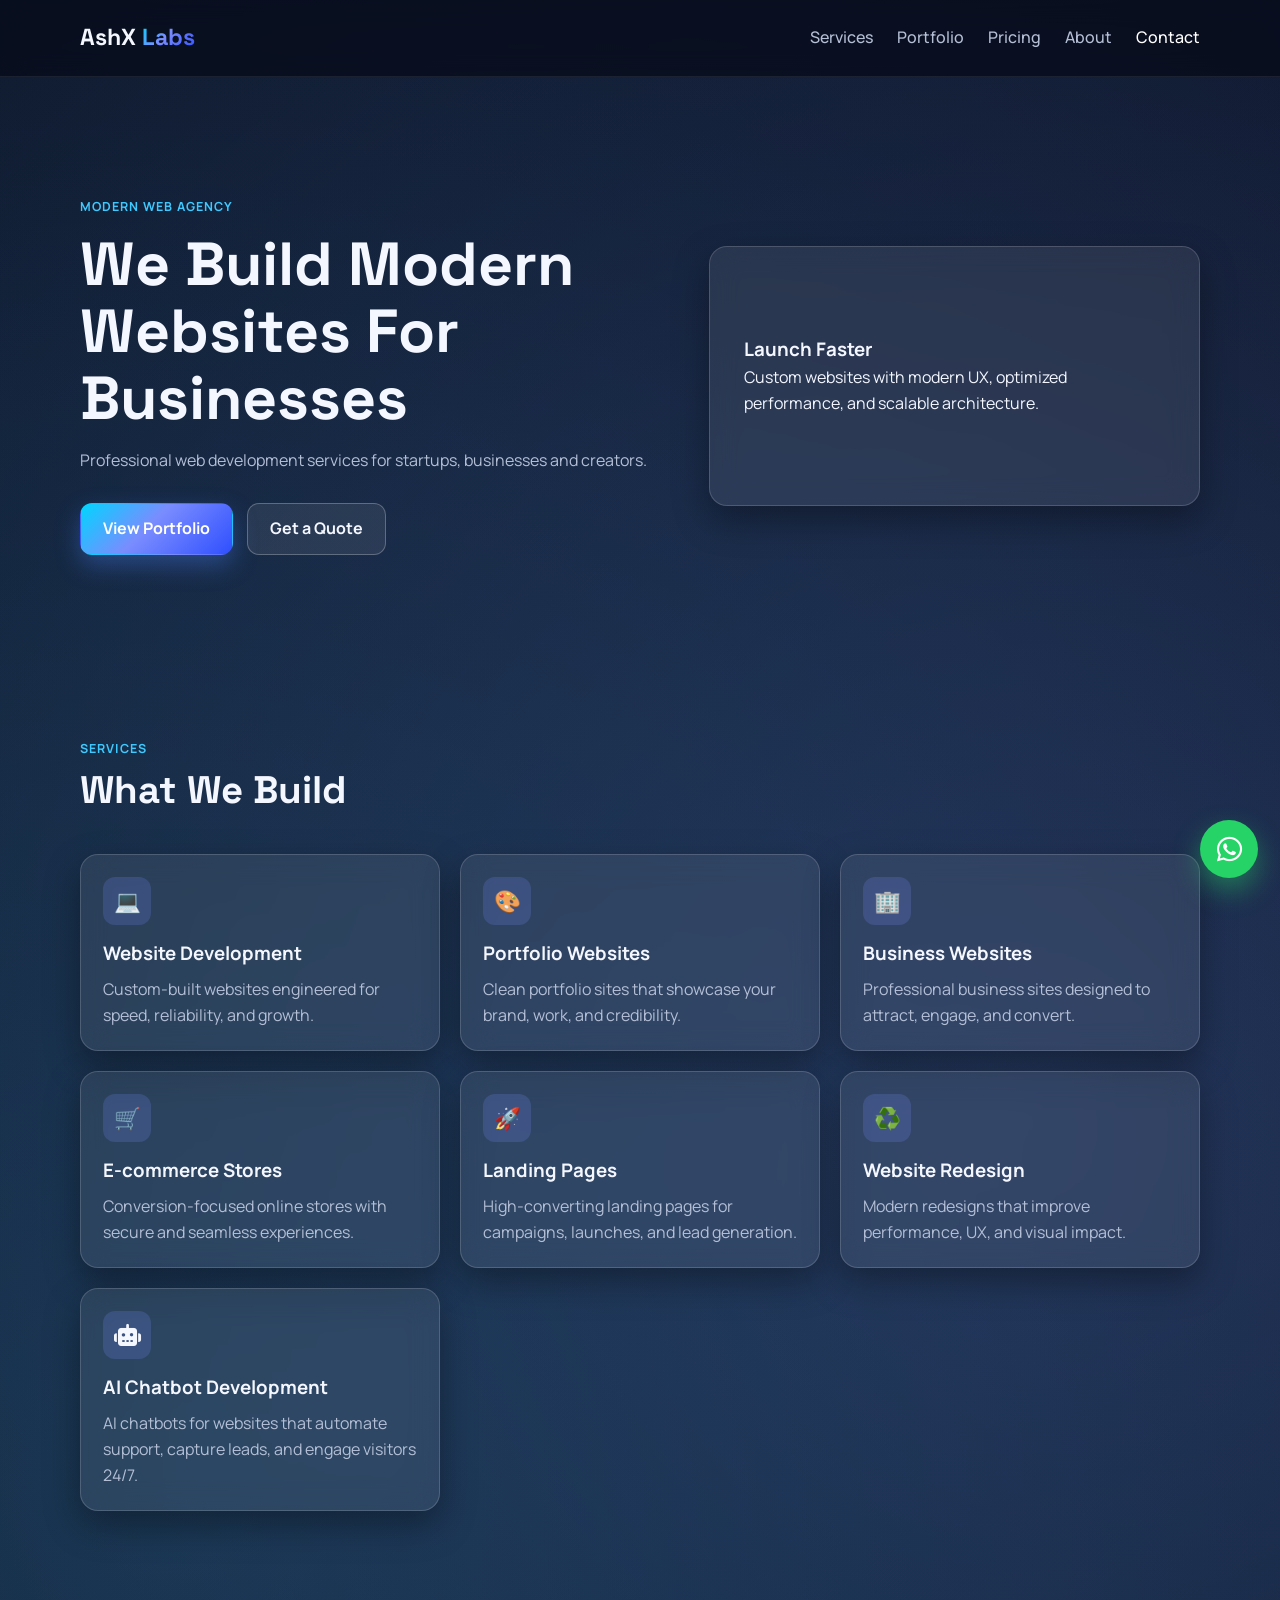
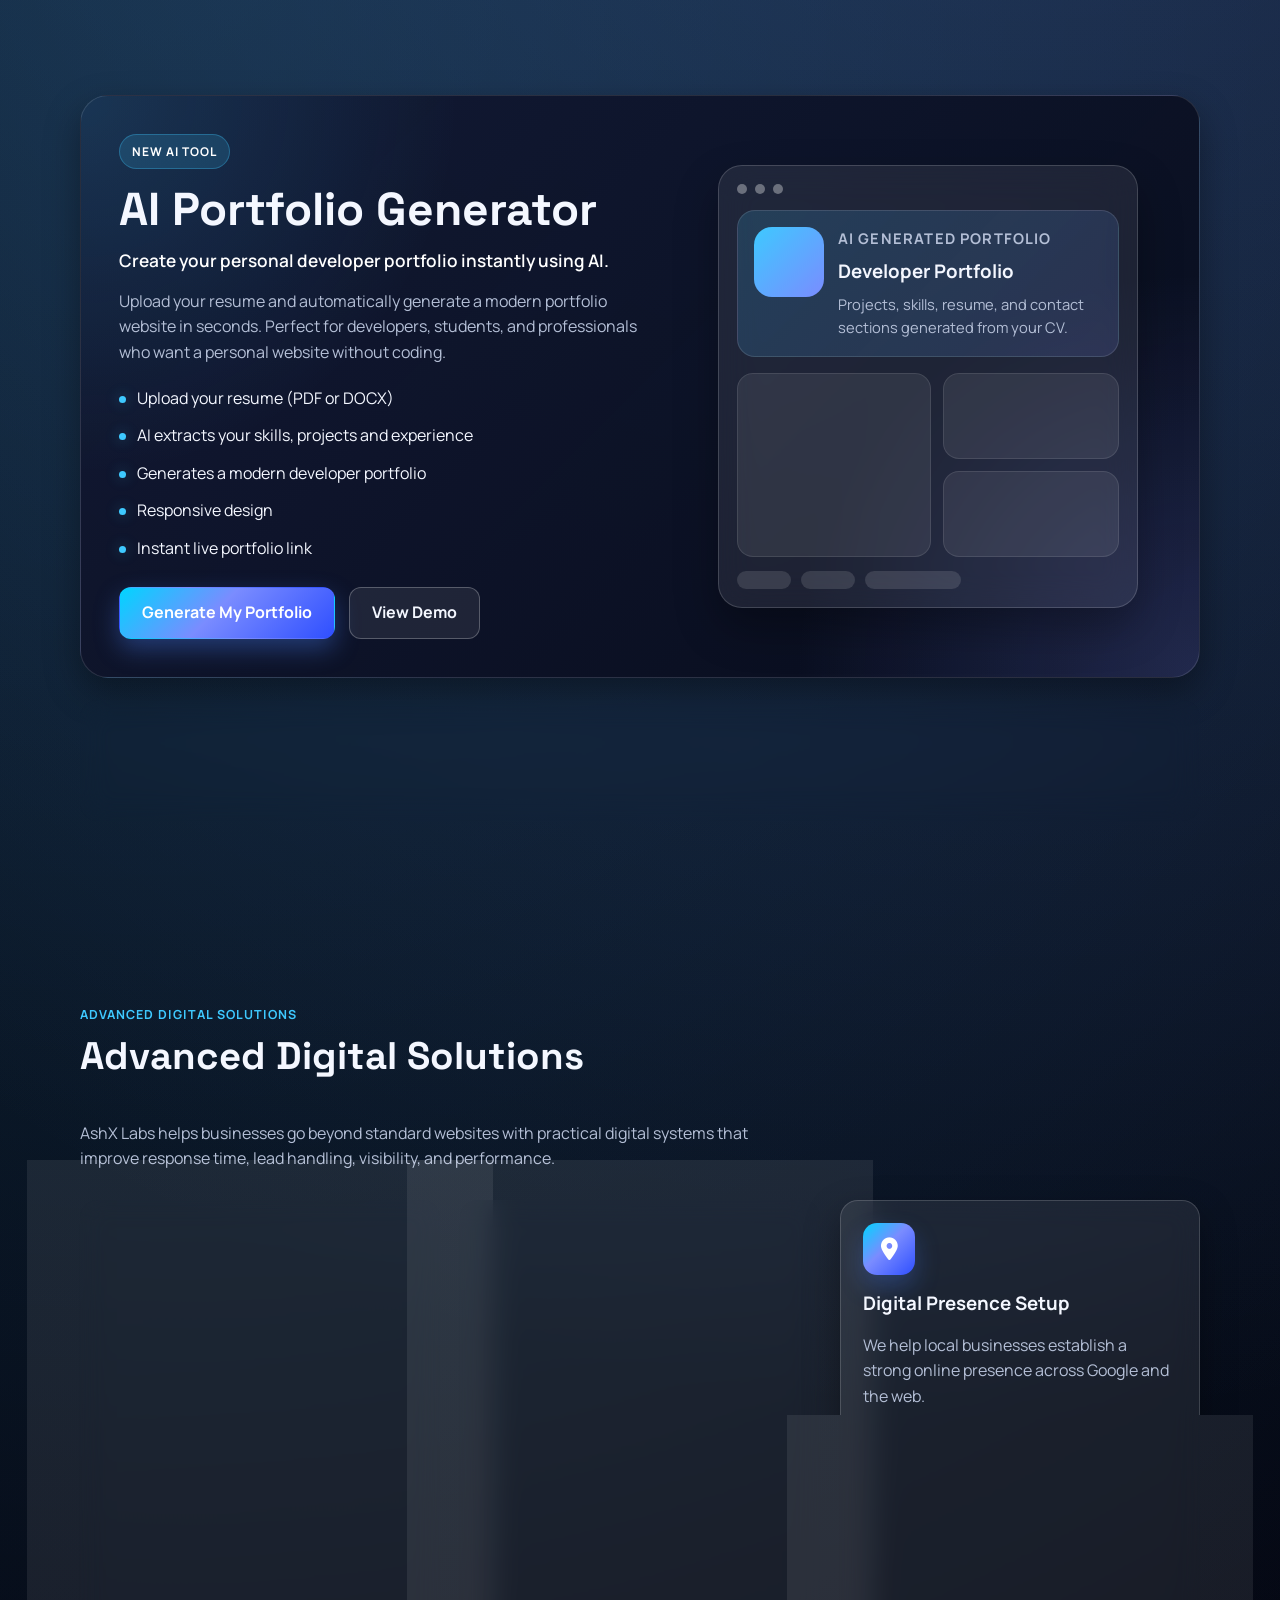
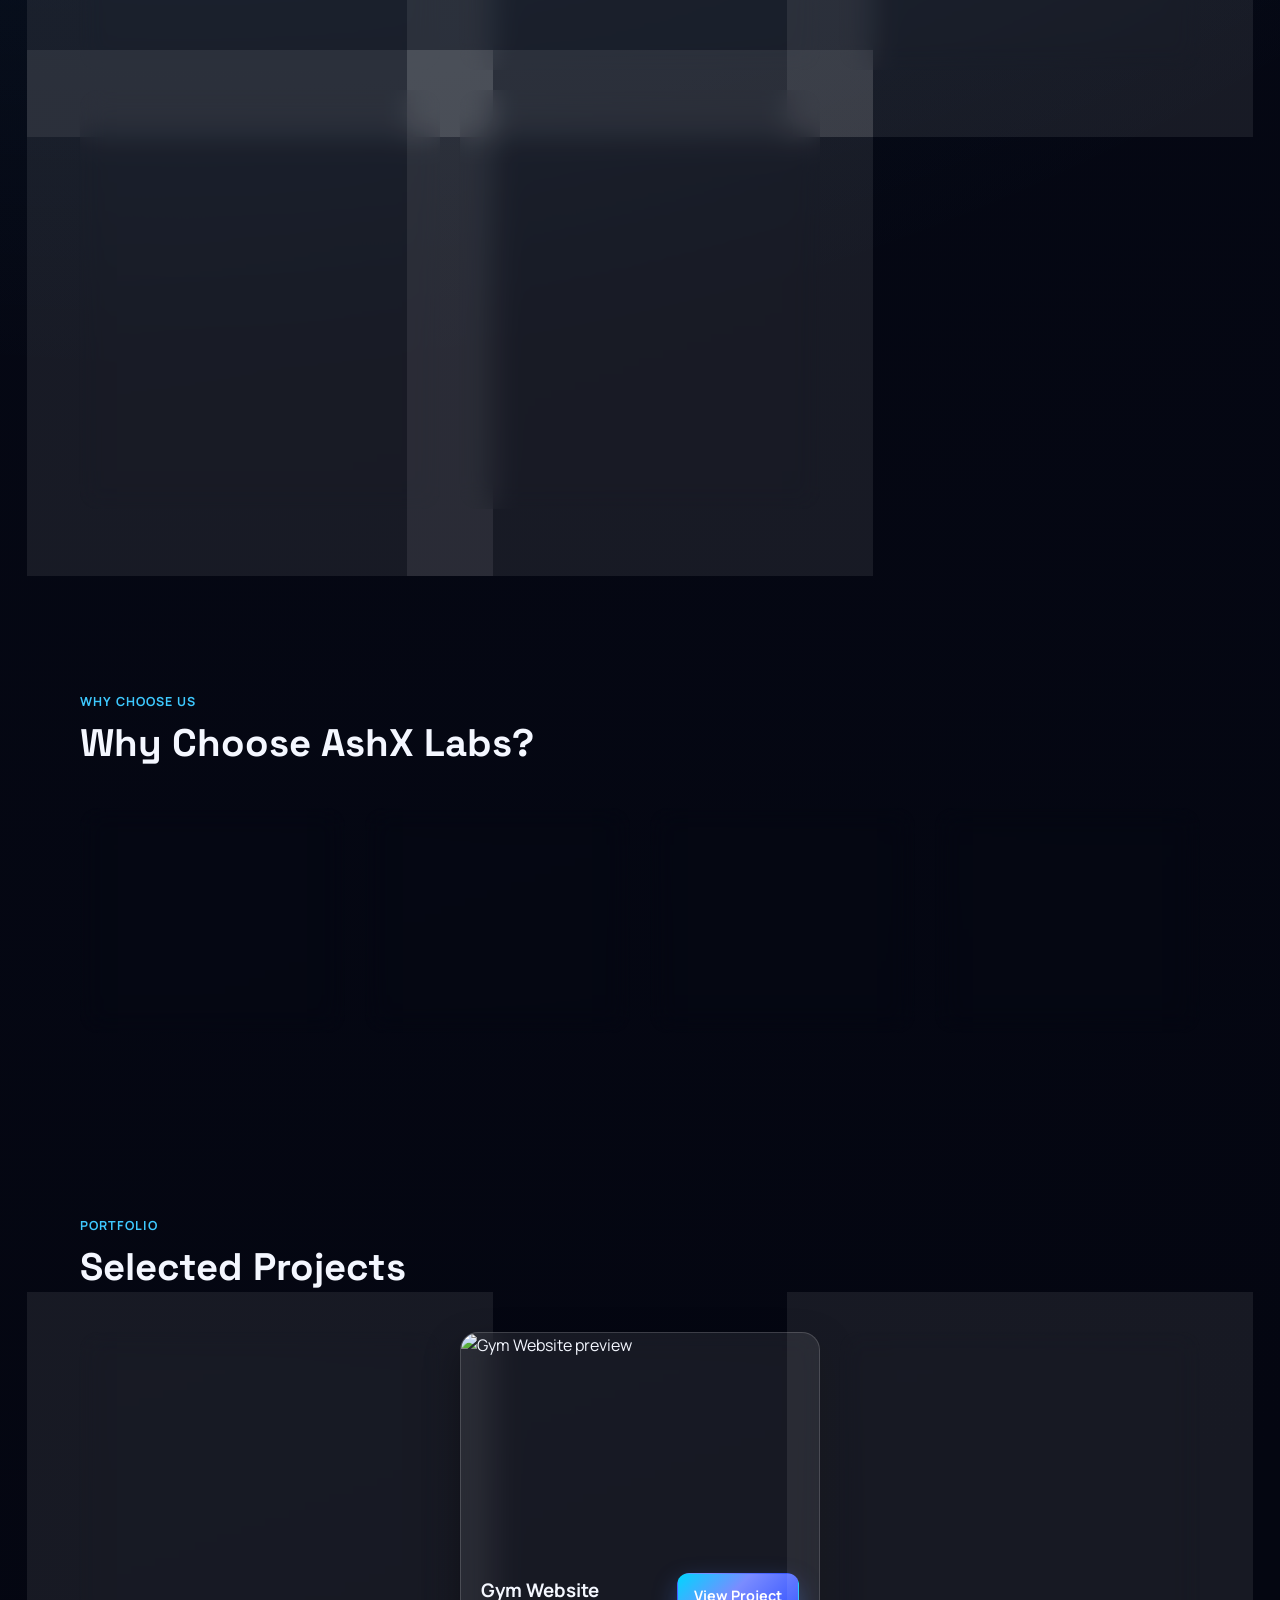
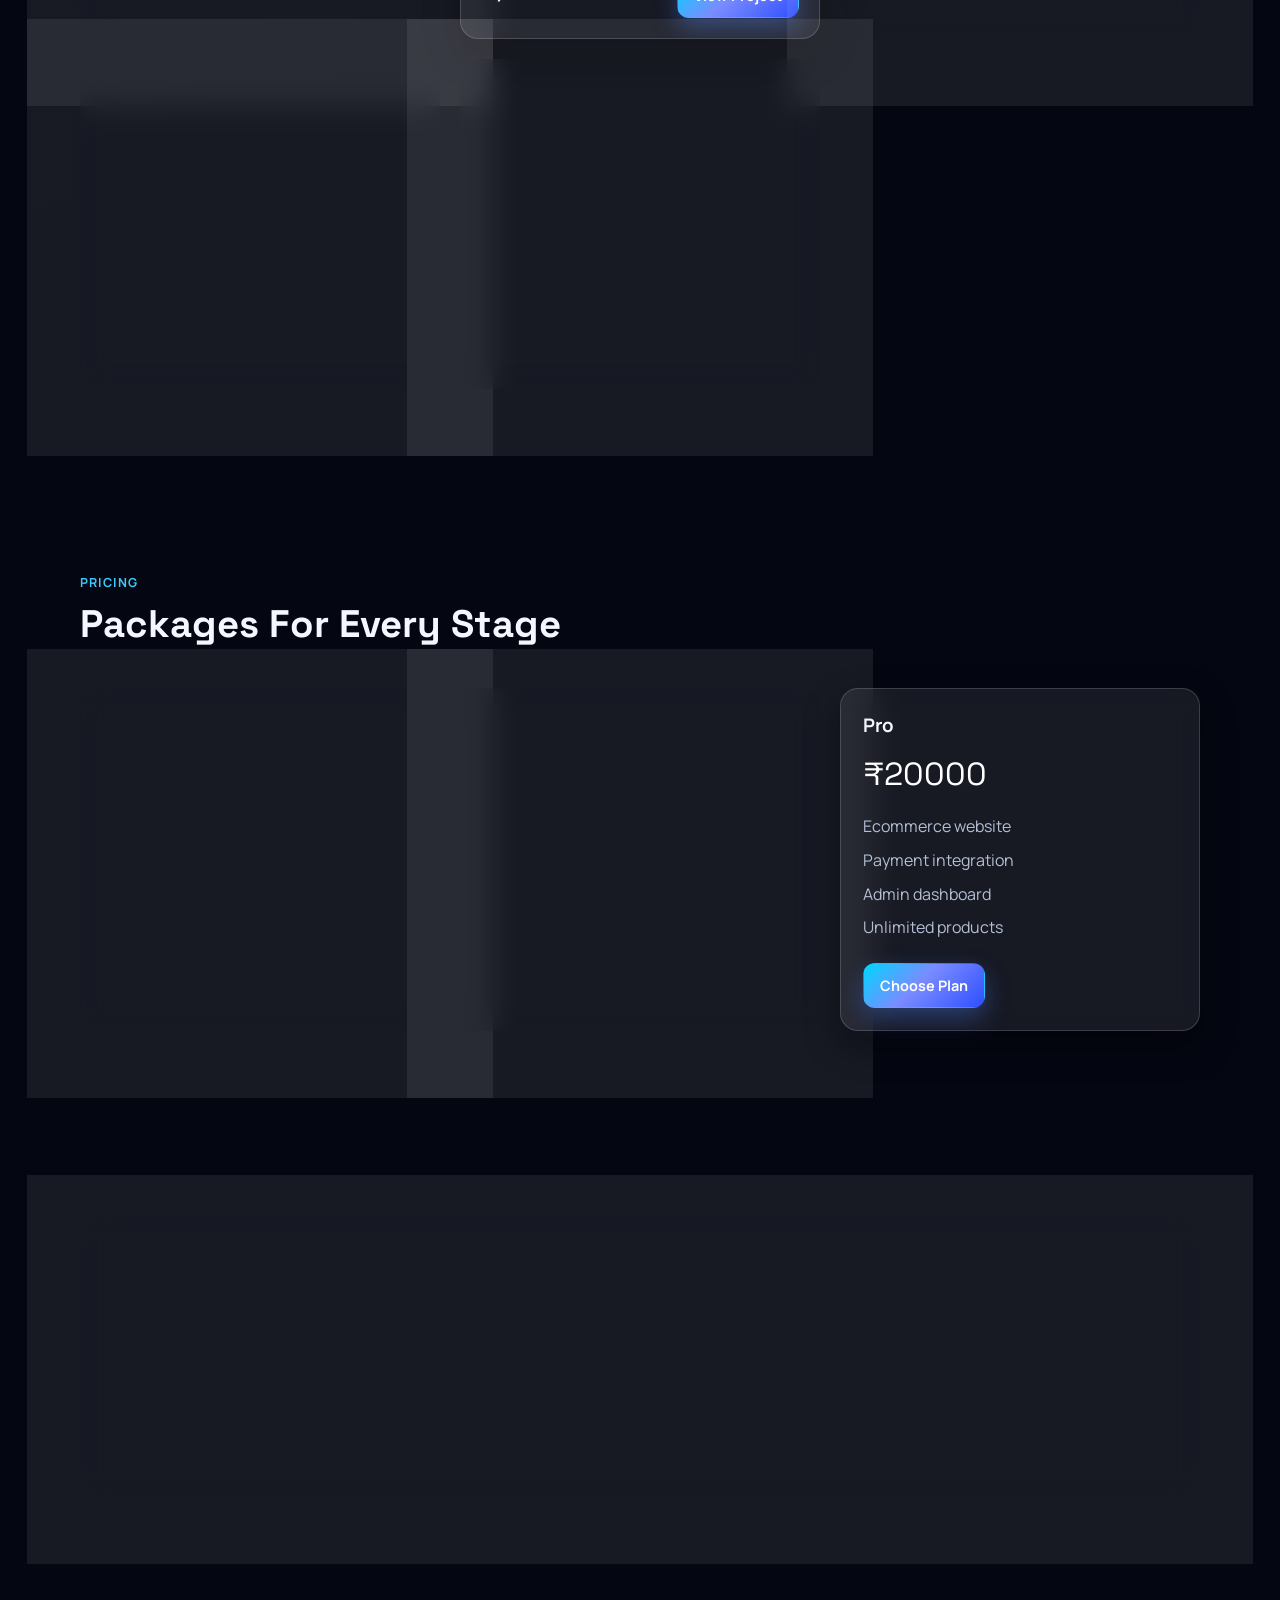
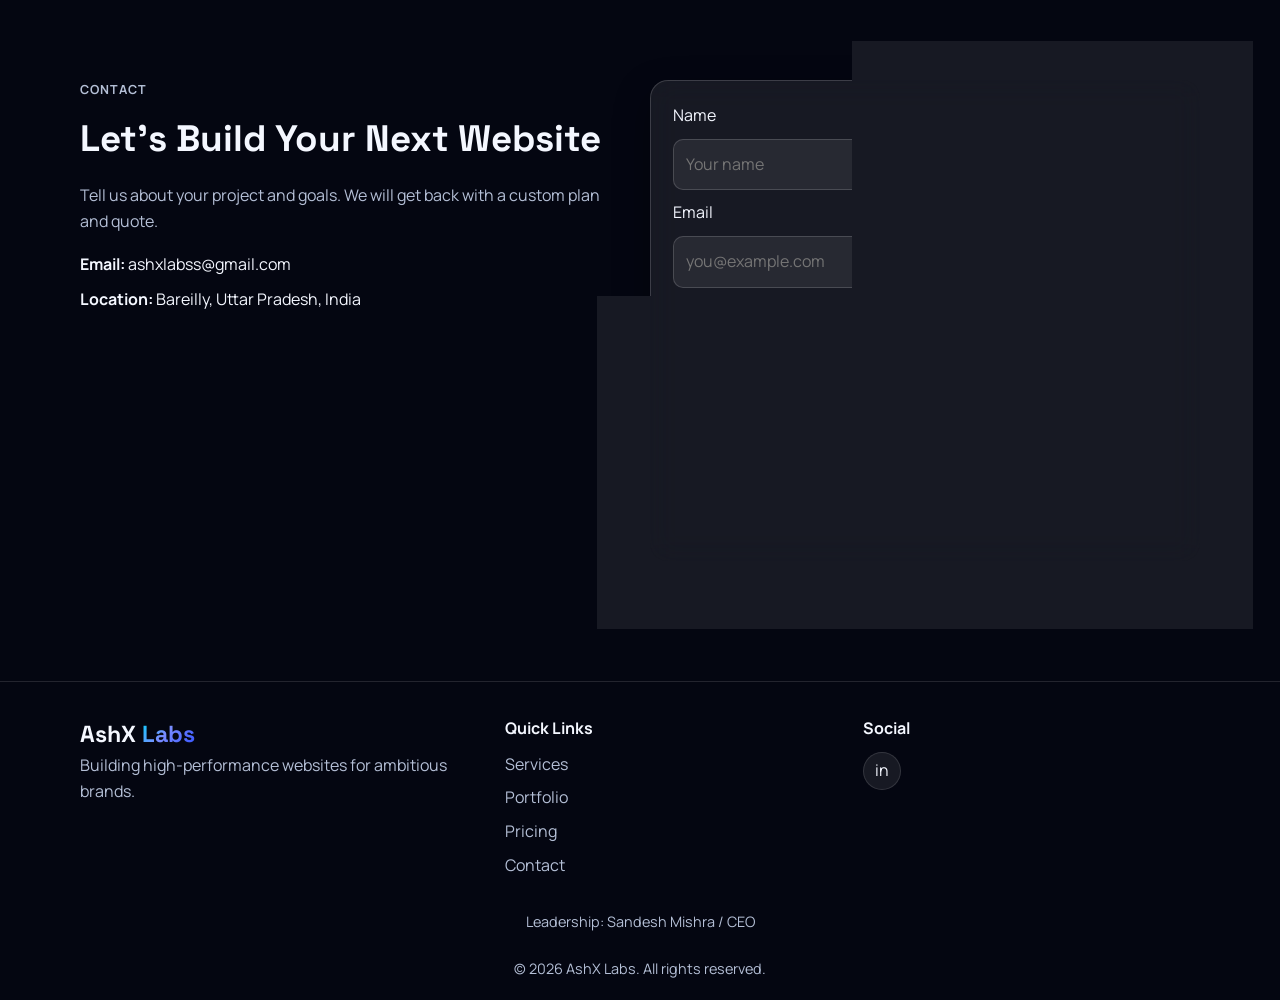
==== commit 11dc9b6f: "new changes" ====
--- a/index.html
+++ b/index.html
@@ -90,6 +90,143 @@
             <h3>Website Redesign</h3>
             <p>Modern redesigns that improve performance, UX, and visual impact.</p>
           </article>
+          <article class="card service-card fade-up">
+            <div class="icon"><i class="fa-solid fa-robot" aria-hidden="true"></i></div>
+            <h3>AI Chatbot Development</h3>
+            <p>AI chatbots for websites that automate support, capture leads, and engage visitors 24/7.</p>
+          </article>
+        </div>
+      </div>
+    </section>
+
+    <section id="ai-portfolio-generator" class="section">
+      <div class="container">
+        <div class="generator-shell fade-up">
+          <div class="generator-copy">
+            <p class="tool-badge">NEW AI TOOL</p>
+            <h2>AI Portfolio Generator</h2>
+            <p class="generator-subtitle">Create your personal developer portfolio instantly using AI.</p>
+            <p class="generator-description">Upload your resume and automatically generate a modern portfolio website in seconds. Perfect for developers, students, and professionals who want a personal website without coding.</p>
+            <ul class="generator-features">
+              <li>Upload your resume (PDF or DOCX)</li>
+              <li>AI extracts your skills, projects and experience</li>
+              <li>Generates a modern developer portfolio</li>
+              <li>Responsive design</li>
+              <li>Instant live portfolio link</li>
+            </ul>
+            <div class="generator-actions">
+              <a href="https://ai-portofolio-generator-tynm.vercel.app/" class="btn btn-primary" target="_blank" rel="noopener noreferrer">Generate My Portfolio</a>
+              <a href="https://ai-portofolio-generator-tynm.vercel.app/" class="btn btn-secondary" target="_blank" rel="noopener noreferrer">View Demo</a>
+            </div>
+          </div>
+          <div class="generator-preview fade-up">
+            <div class="preview-window">
+              <div class="preview-topbar">
+                <span></span>
+                <span></span>
+                <span></span>
+              </div>
+              <div class="preview-hero">
+                <div class="preview-avatar"></div>
+                <div>
+                  <p class="preview-label">AI Generated Portfolio</p>
+                  <h3>Developer Portfolio</h3>
+                  <p>Projects, skills, resume, and contact sections generated from your CV.</p>
+                </div>
+              </div>
+              <div class="preview-panels">
+                <div class="preview-card tall"></div>
+                <div class="preview-stack">
+                  <div class="preview-card"></div>
+                  <div class="preview-card"></div>
+                </div>
+              </div>
+              <div class="preview-footer">
+                <span class="preview-pill"></span>
+                <span class="preview-pill"></span>
+                <span class="preview-pill wide"></span>
+              </div>
+            </div>
+          </div>
+        </div>
+        <div class="generator-cta card fade-up">
+          <div>
+            <p class="label">Instant Launch</p>
+            <h3>Launch Your Portfolio in 30 Seconds</h3>
+          </div>
+          <a href="https://ai-portofolio-generator-tynm.vercel.app/" class="btn btn-primary" target="_blank" rel="noopener noreferrer">Open AI Portfolio Generator</a>
+        </div>
+      </div>
+    </section>
+
+    <section id="advanced-solutions" class="section">
+      <div class="container">
+        <div class="section-heading fade-up">
+          <p class="label">Advanced Digital Solutions</p>
+          <h2>Advanced Digital Solutions</h2>
+        </div>
+        <p class="solutions-copy fade-up">AshX Labs helps businesses go beyond standard websites with practical digital systems that improve response time, lead handling, visibility, and performance.</p>
+        <div class="grid solutions-grid">
+          <article class="card solution-card fade-up">
+            <div class="solution-icon"><i class="fa-solid fa-robot" aria-hidden="true"></i></div>
+            <h3>AI Chatbot Development</h3>
+            <p>We build AI-powered chatbots that automate customer support, answer questions, and capture leads for businesses.</p>
+            <ul class="solution-features">
+              <li>AI chatbot integration</li>
+              <li>Website chat widget</li>
+              <li>FAQ automation</li>
+              <li>Lead capture</li>
+            </ul>
+            <a href="#contact" class="btn btn-small">Get Started</a>
+          </article>
+          <article class="card solution-card fade-up">
+            <div class="solution-icon"><i class="fa-solid fa-gears" aria-hidden="true"></i></div>
+            <h3>Business Automation</h3>
+            <p>We help businesses automate repetitive tasks using smart workflows, bots, and integrations.</p>
+            <ul class="solution-features">
+              <li>WhatsApp automation</li>
+              <li>Email automation</li>
+              <li>Lead management systems</li>
+              <li>Appointment booking automation</li>
+            </ul>
+            <a href="#contact" class="btn btn-small">Learn More</a>
+          </article>
+          <article class="card solution-card fade-up">
+            <div class="solution-icon"><i class="fa-solid fa-location-dot" aria-hidden="true"></i></div>
+            <h3>Digital Presence Setup</h3>
+            <p>We help local businesses establish a strong online presence across Google and the web.</p>
+            <ul class="solution-features">
+              <li>Google Business profile setup</li>
+              <li>Online listings</li>
+              <li>Basic SEO optimization</li>
+              <li>Business profile optimization</li>
+            </ul>
+            <a href="#contact" class="btn btn-small">Get Started</a>
+          </article>
+          <article class="card solution-card fade-up">
+            <div class="solution-icon"><i class="fa-solid fa-gauge-high" aria-hidden="true"></i></div>
+            <h3>Website Performance Audit</h3>
+            <p>We analyze and improve website performance, speed, and user experience.</p>
+            <ul class="solution-features">
+              <li>Speed optimization report</li>
+              <li>SEO audit</li>
+              <li>UX improvement suggestions</li>
+              <li>Performance analysis</li>
+            </ul>
+            <a href="#contact" class="btn btn-small">Learn More</a>
+          </article>
+          <article class="card solution-card fade-up">
+            <div class="solution-icon"><i class="fa-solid fa-id-card" aria-hidden="true"></i></div>
+            <h3>Portfolio Websites for Creators</h3>
+            <p>Custom portfolio websites for freelancers, developers, designers and creators.</p>
+            <ul class="solution-features">
+              <li>Personal portfolio site</li>
+              <li>Project showcase</li>
+              <li>Contact integration</li>
+              <li>Mobile responsive design</li>
+            </ul>
+            <a href="#contact" class="btn btn-small">Get Started</a>
+          </article>
         </div>
       </div>
     </section>
--- a/style.css
+++ b/style.css
@@ -295,6 +295,279 @@
   color: var(--muted);
 }
 
+.generator-shell {
+  display: grid;
+  grid-template-columns: 1.08fr 0.92fr;
+  gap: 28px;
+  align-items: center;
+  padding: clamp(26px, 4vw, 38px);
+  border-radius: 28px;
+  background:
+    radial-gradient(circle at top left, rgba(62, 201, 255, 0.16), transparent 30%),
+    radial-gradient(circle at bottom right, rgba(122, 140, 255, 0.22), transparent 32%),
+    linear-gradient(135deg, rgba(18, 24, 51, 0.95), rgba(7, 11, 25, 0.92));
+  border: 1px solid rgba(255, 255, 255, 0.12);
+  box-shadow: var(--shadow);
+  overflow: hidden;
+}
+
+.tool-badge {
+  display: inline-flex;
+  align-items: center;
+  padding: 7px 12px;
+  border-radius: 999px;
+  margin-bottom: 16px;
+  font-size: 0.75rem;
+  font-weight: 700;
+  letter-spacing: 0.08em;
+  color: #fff;
+  background: rgba(62, 201, 255, 0.16);
+  border: 1px solid rgba(62, 201, 255, 0.3);
+}
+
+.generator-copy h2 {
+  font-family: "Space Grotesk", sans-serif;
+  font-size: clamp(2rem, 3.6vw, 3rem);
+  line-height: 1.08;
+  margin-bottom: 12px;
+}
+
+.generator-subtitle {
+  color: #fff;
+  font-size: 1.08rem;
+  font-weight: 600;
+  margin-bottom: 14px;
+}
+
+.generator-description {
+  color: var(--muted);
+  max-width: 62ch;
+  margin-bottom: 20px;
+}
+
+.generator-features {
+  display: grid;
+  gap: 12px;
+  margin-bottom: 26px;
+}
+
+.generator-features li {
+  position: relative;
+  padding-left: 18px;
+  color: var(--text);
+}
+
+.generator-features li::before {
+  content: "";
+  position: absolute;
+  left: 0;
+  top: 10px;
+  width: 7px;
+  height: 7px;
+  border-radius: 50%;
+  background: var(--primary);
+  box-shadow: 0 0 14px rgba(62, 201, 255, 0.4);
+}
+
+.generator-actions {
+  display: flex;
+  flex-wrap: wrap;
+  gap: 14px;
+}
+
+.generator-preview {
+  display: flex;
+  justify-content: center;
+}
+
+.preview-window {
+  width: min(100%, 420px);
+  padding: 18px;
+  border-radius: 24px;
+  background: rgba(255, 255, 255, 0.08);
+  border: 1px solid rgba(255, 255, 255, 0.16);
+  backdrop-filter: blur(18px);
+  box-shadow: 0 20px 44px rgba(0, 0, 0, 0.3);
+  transition: transform 0.3s ease, box-shadow 0.3s ease;
+}
+
+.preview-window:hover {
+  transform: translateY(-8px);
+  box-shadow: 0 28px 54px rgba(0, 0, 0, 0.36);
+}
+
+.preview-topbar {
+  display: flex;
+  gap: 8px;
+  margin-bottom: 16px;
+}
+
+.preview-topbar span {
+  width: 10px;
+  height: 10px;
+  border-radius: 50%;
+  background: rgba(255, 255, 255, 0.34);
+}
+
+.preview-hero {
+  display: grid;
+  grid-template-columns: 70px 1fr;
+  gap: 14px;
+  padding: 16px;
+  border-radius: 18px;
+  margin-bottom: 16px;
+  background: linear-gradient(135deg, rgba(62, 201, 255, 0.16), rgba(122, 140, 255, 0.14));
+  border: 1px solid rgba(255, 255, 255, 0.12);
+}
+
+.preview-avatar {
+  width: 70px;
+  height: 70px;
+  border-radius: 18px;
+  background: linear-gradient(135deg, #3ec9ff, #7a8cff);
+}
+
+.preview-label {
+  color: #cfefff;
+  font-size: 0.75rem;
+  font-weight: 700;
+  letter-spacing: 0.08em;
+  text-transform: uppercase;
+  margin-bottom: 6px;
+}
+
+.preview-hero h3 {
+  margin-bottom: 6px;
+}
+
+.preview-hero p {
+  color: var(--muted);
+  font-size: 0.92rem;
+}
+
+.preview-panels {
+  display: grid;
+  grid-template-columns: 1.05fr 0.95fr;
+  gap: 12px;
+  margin-bottom: 14px;
+}
+
+.preview-stack {
+  display: grid;
+  gap: 12px;
+}
+
+.preview-card {
+  min-height: 86px;
+  border-radius: 16px;
+  background: rgba(255, 255, 255, 0.08);
+  border: 1px solid rgba(255, 255, 255, 0.1);
+}
+
+.preview-card.tall {
+  min-height: 184px;
+}
+
+.preview-footer {
+  display: flex;
+  gap: 10px;
+}
+
+.preview-pill {
+  height: 18px;
+  width: 54px;
+  border-radius: 999px;
+  background: rgba(255, 255, 255, 0.12);
+}
+
+.preview-pill.wide {
+  width: 96px;
+}
+
+.generator-cta {
+  margin-top: 22px;
+  padding: 24px 28px;
+  display: flex;
+  align-items: center;
+  justify-content: space-between;
+  gap: 18px;
+  background:
+    linear-gradient(135deg, rgba(16, 24, 51, 0.92), rgba(7, 11, 25, 0.9)),
+    rgba(255, 255, 255, 0.04);
+}
+
+.generator-cta h3 {
+  font-family: "Space Grotesk", sans-serif;
+  font-size: clamp(1.4rem, 2.6vw, 2rem);
+}
+
+.solutions-copy {
+  color: var(--muted);
+  max-width: 70ch;
+  margin-bottom: 28px;
+}
+
+.solutions-grid {
+  grid-template-columns: repeat(3, minmax(0, 1fr));
+}
+
+.solution-card {
+  display: flex;
+  flex-direction: column;
+  align-items: flex-start;
+  gap: 14px;
+  min-height: 100%;
+}
+
+.solution-card h3 {
+  margin: 0;
+}
+
+.solution-card p {
+  color: var(--muted);
+}
+
+.solution-icon {
+  width: 52px;
+  height: 52px;
+  border-radius: 14px;
+  display: grid;
+  place-items: center;
+  font-size: 1.4rem;
+  color: #fff;
+  background: var(--gradient);
+  box-shadow: 0 12px 24px rgba(74, 131, 255, 0.28);
+}
+
+.solution-features {
+  width: 100%;
+  display: grid;
+  gap: 10px;
+  margin-bottom: 6px;
+}
+
+.solution-features li {
+  position: relative;
+  padding-left: 16px;
+  color: var(--text);
+}
+
+.solution-features li::before {
+  content: "";
+  position: absolute;
+  left: 0;
+  top: 10px;
+  width: 6px;
+  height: 6px;
+  border-radius: 50%;
+  background: var(--primary);
+  box-shadow: 0 0 12px rgba(62, 201, 255, 0.35);
+}
+
+.solution-card .btn {
+  margin-top: auto;
+}
+
 .portfolio-grid {
   grid-template-columns: repeat(3, minmax(0, 1fr));
 }
@@ -522,7 +795,12 @@
     grid-template-columns: 1fr;
   }
 
+  .generator-shell {
+    grid-template-columns: 1fr;
+  }
+
   .cards-grid,
+  .solutions-grid,
   .why-grid,
   .portfolio-grid,
   .pricing-grid,
@@ -564,7 +842,22 @@
     transform: scale(1);
   }
 
+  .generator-actions,
+  .generator-cta {
+    flex-direction: column;
+    align-items: flex-start;
+  }
+
+  .preview-panels {
+    grid-template-columns: 1fr;
+  }
+
+  .preview-card.tall {
+    min-height: 140px;
+  }
+
   .cards-grid,
+  .solutions-grid,
   .why-grid,
   .portfolio-grid,
   .pricing-grid,
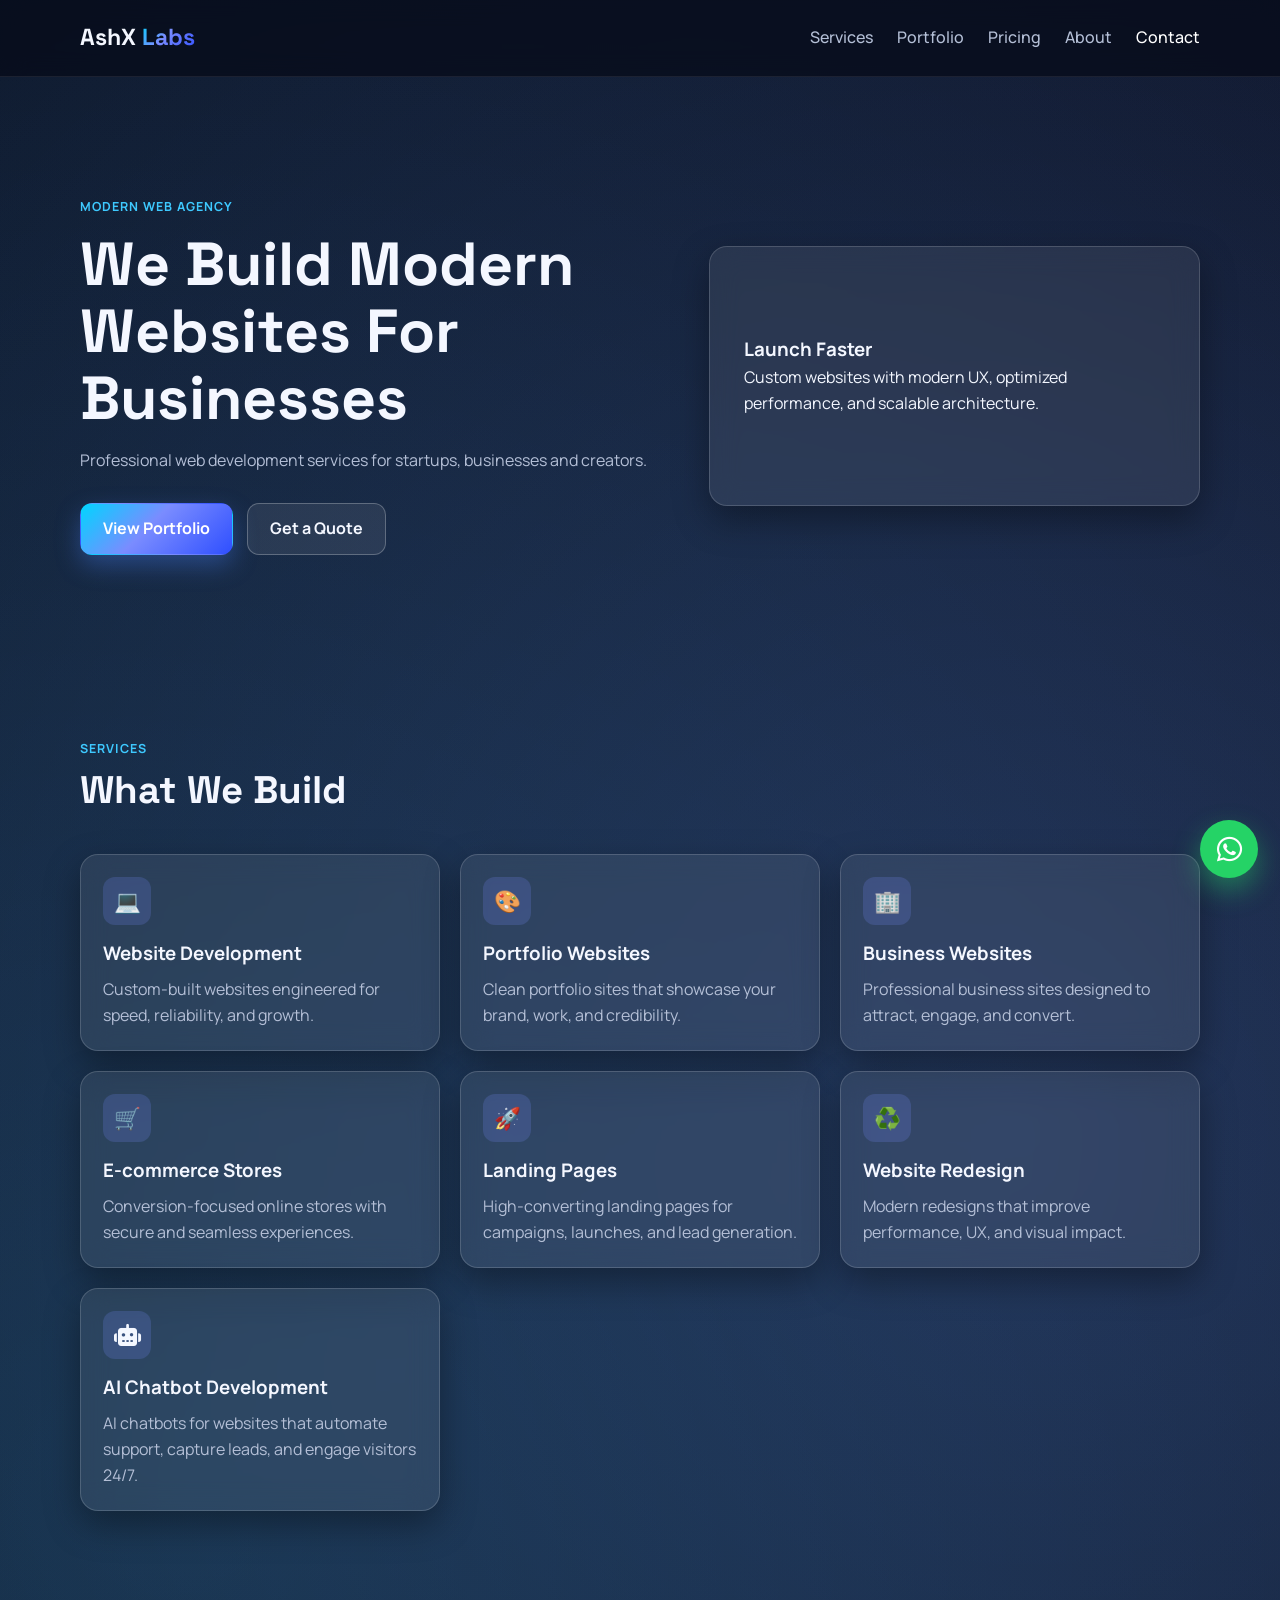
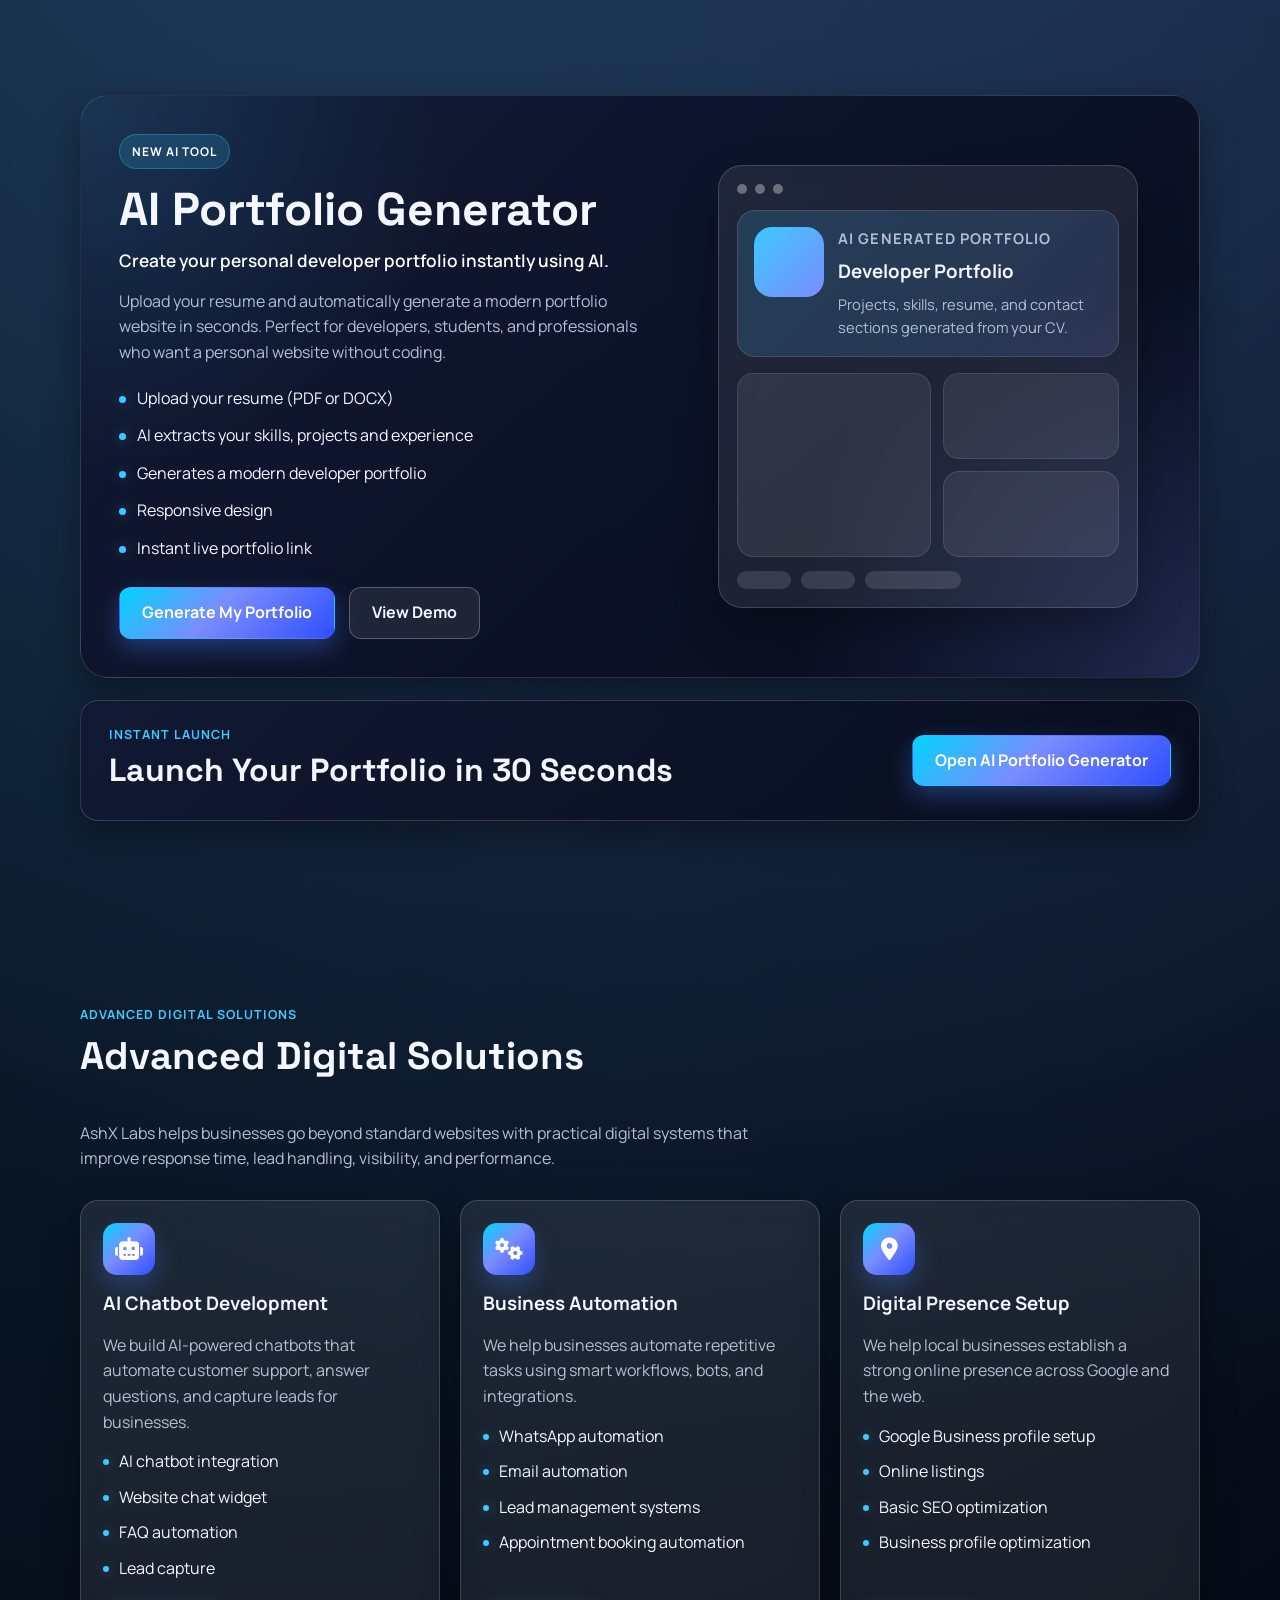
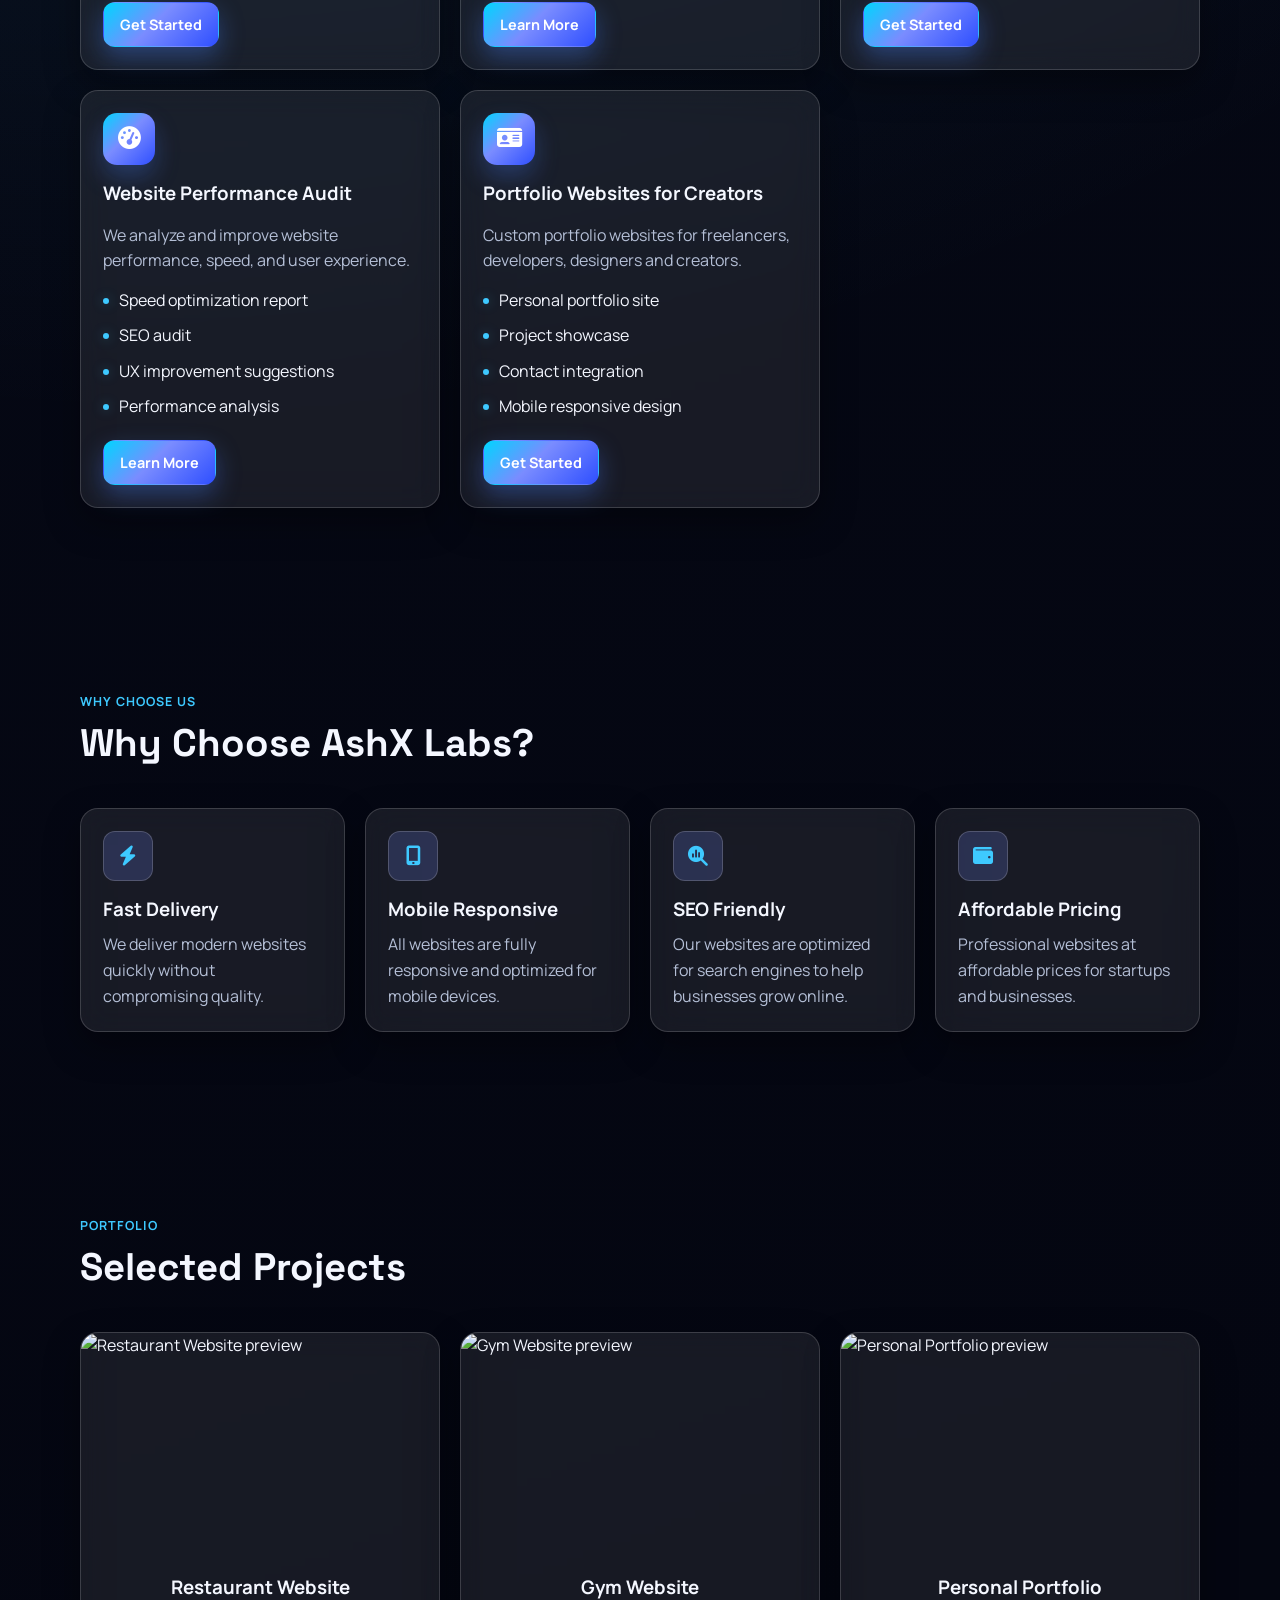
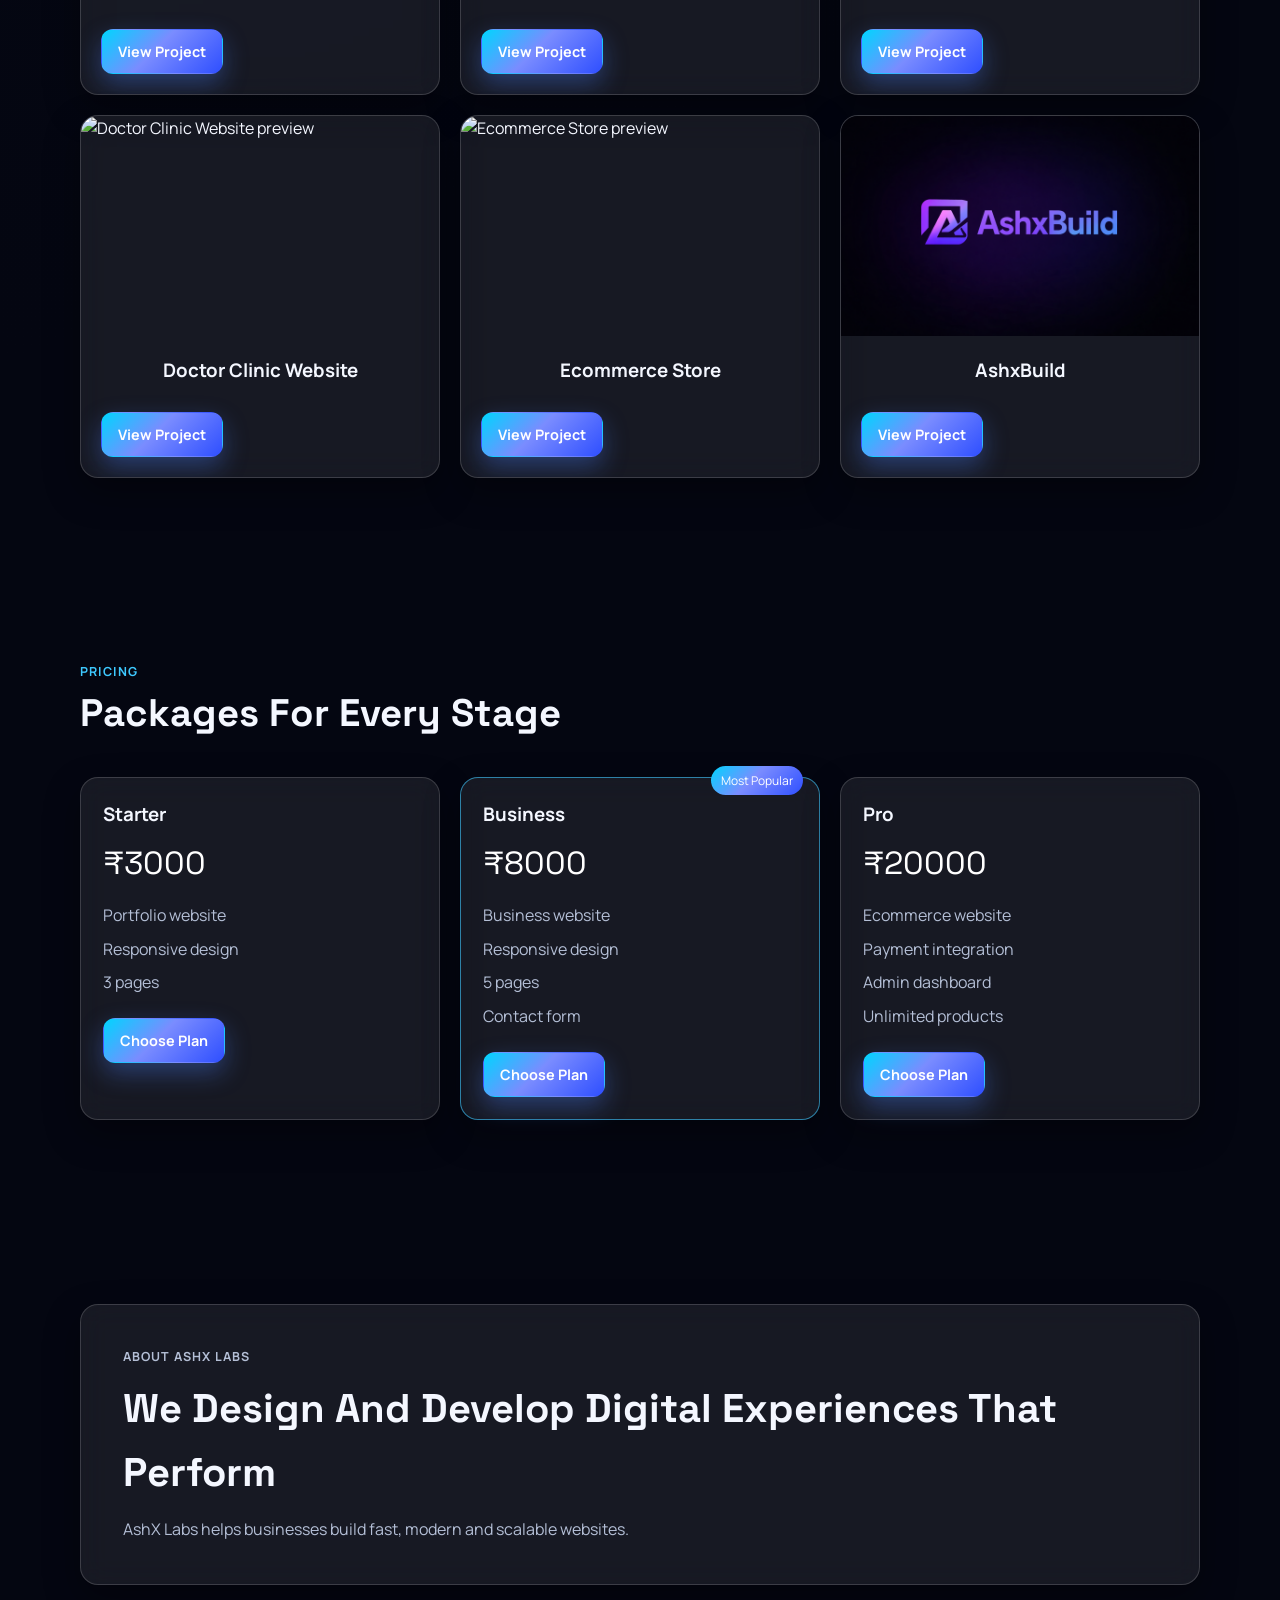
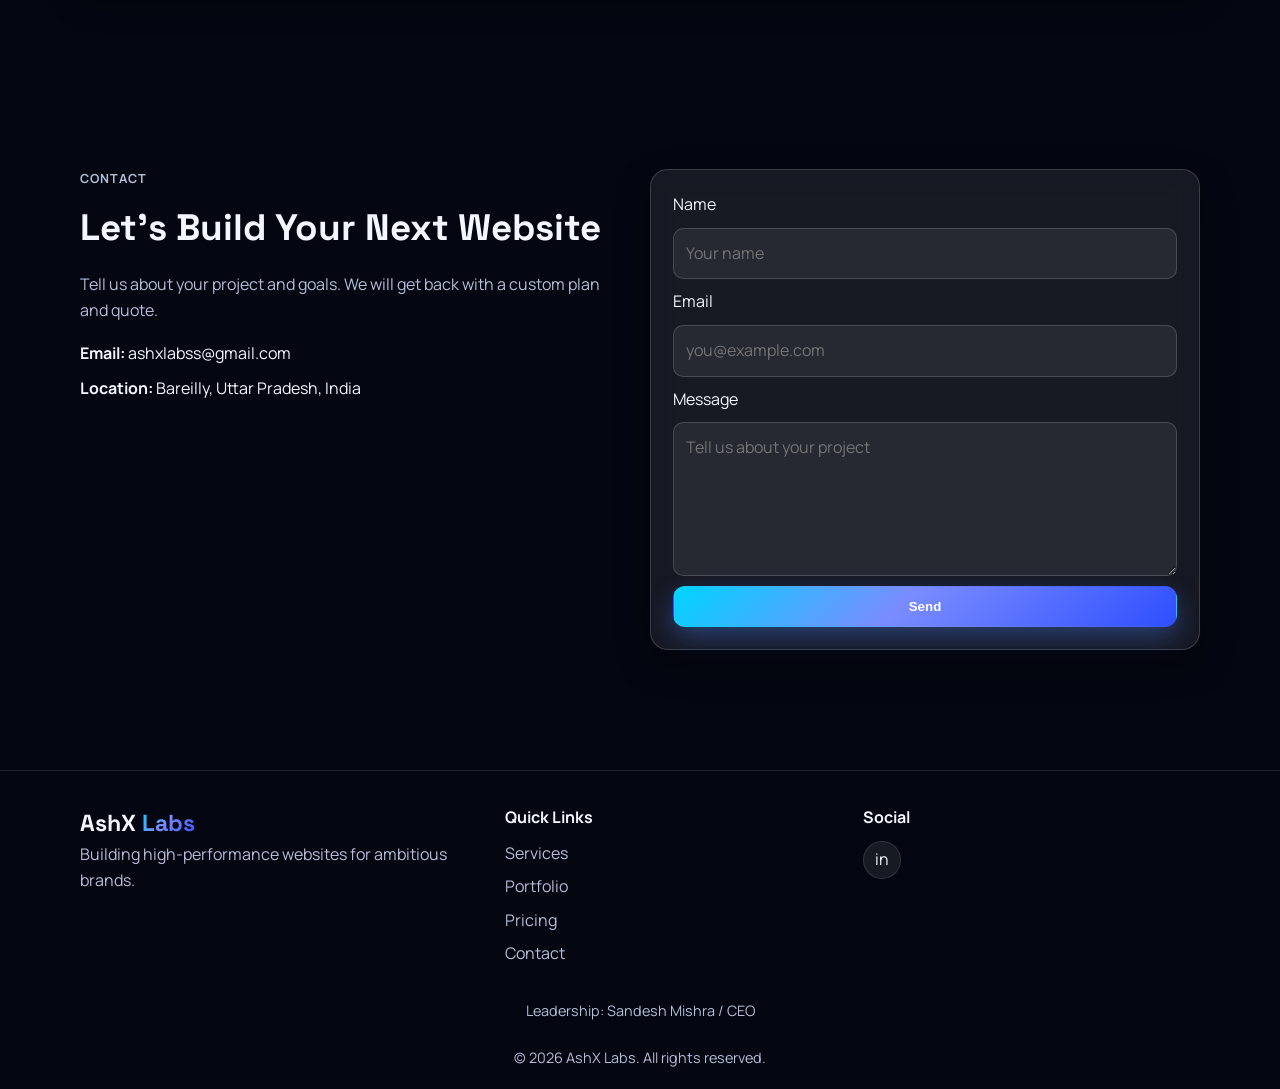
==== commit 9cac2c2b: "added ashxbuild" ====
--- a/index.html
+++ b/index.html
@@ -304,6 +304,16 @@
               <a href="ecommerce.html" class="btn btn-small">View Project</a>
             </div>
           </article>
+          <article class="card project-card fade-up ashxbuild-card">
+            <div class="project-media">
+              <img src="IMG/ashxbuild.png" alt="AshxBuild project preview">
+            </div>
+            <div class="project-content">
+              <h3>AshxBuild</h3>
+              
+              <a href="https://ashxbuild.vercel.app/" class="btn btn-small" target="_blank" rel="noopener noreferrer">View Project </a>
+            </div>
+          </article>
         </div>
       </div>
     </section>
--- a/style.css
+++ b/style.css
@@ -252,6 +252,52 @@
 .pricing-card h3 {
   margin-bottom: 8px;
 }
+
+.project-card {
+  padding: 0;
+  overflow: hidden;
+  min-height: 100%;
+  display: flex;
+  flex-direction: column;
+}
+
+.project-media img {
+  width: 100%;
+  height: auto;
+  display: block;
+  object-fit: cover;
+}
+
+.project-content {
+  padding: 18px 16px 20px;
+  display: flex;
+  flex-direction: column;
+  gap: 10px;
+  text-align: left;
+}
+
+.project-content p {
+  color: var(--muted);
+  line-height: 1.5;
+}
+
+.project-content .tech-stack {
+  color: #d9e9ff;
+  font-size: 0.92rem;
+  margin-bottom: 8px;
+}
+
+.project-content .btn {
+  align-self: flex-start;
+  margin-top: 8px;
+}
+
+@media (max-width: 840px) {
+  .portfolio-grid {
+    grid-template-columns: 1fr;
+  }
+}
+
 
 .service-card p,
 .contact-info p,
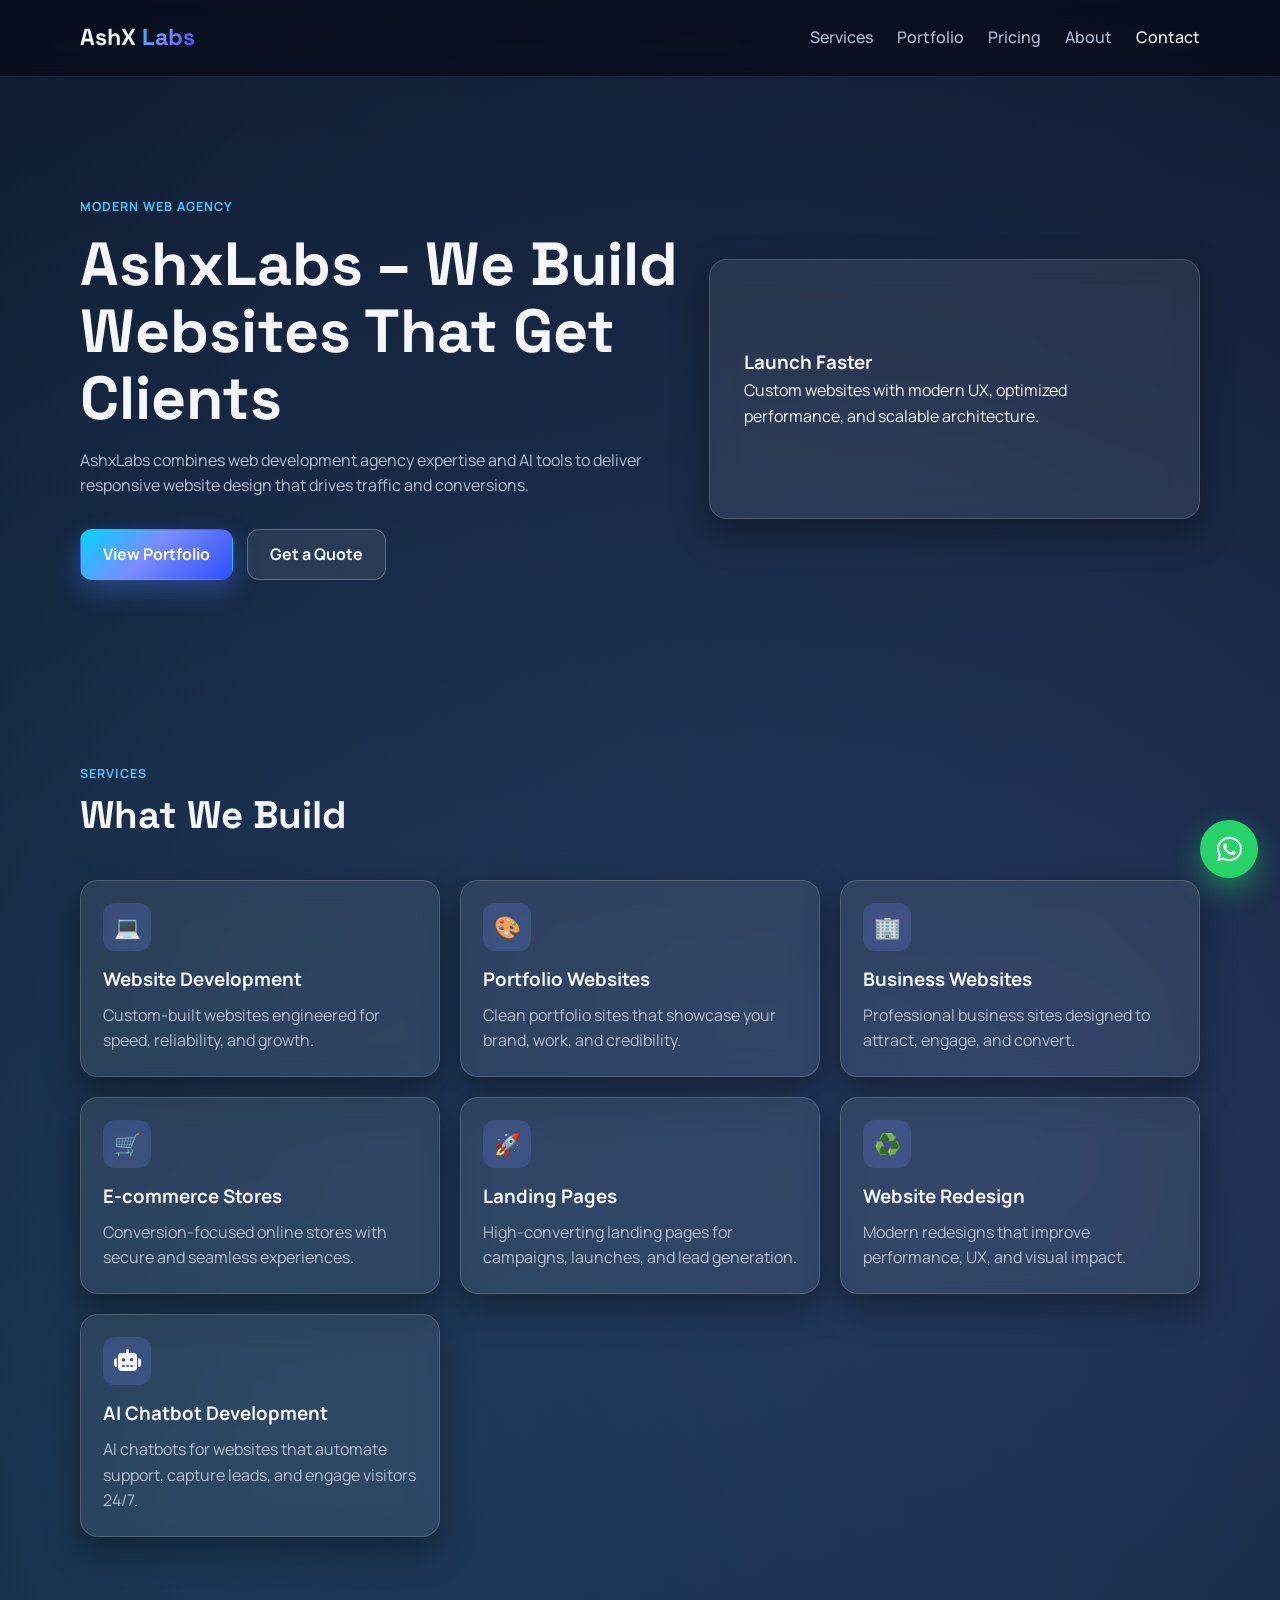
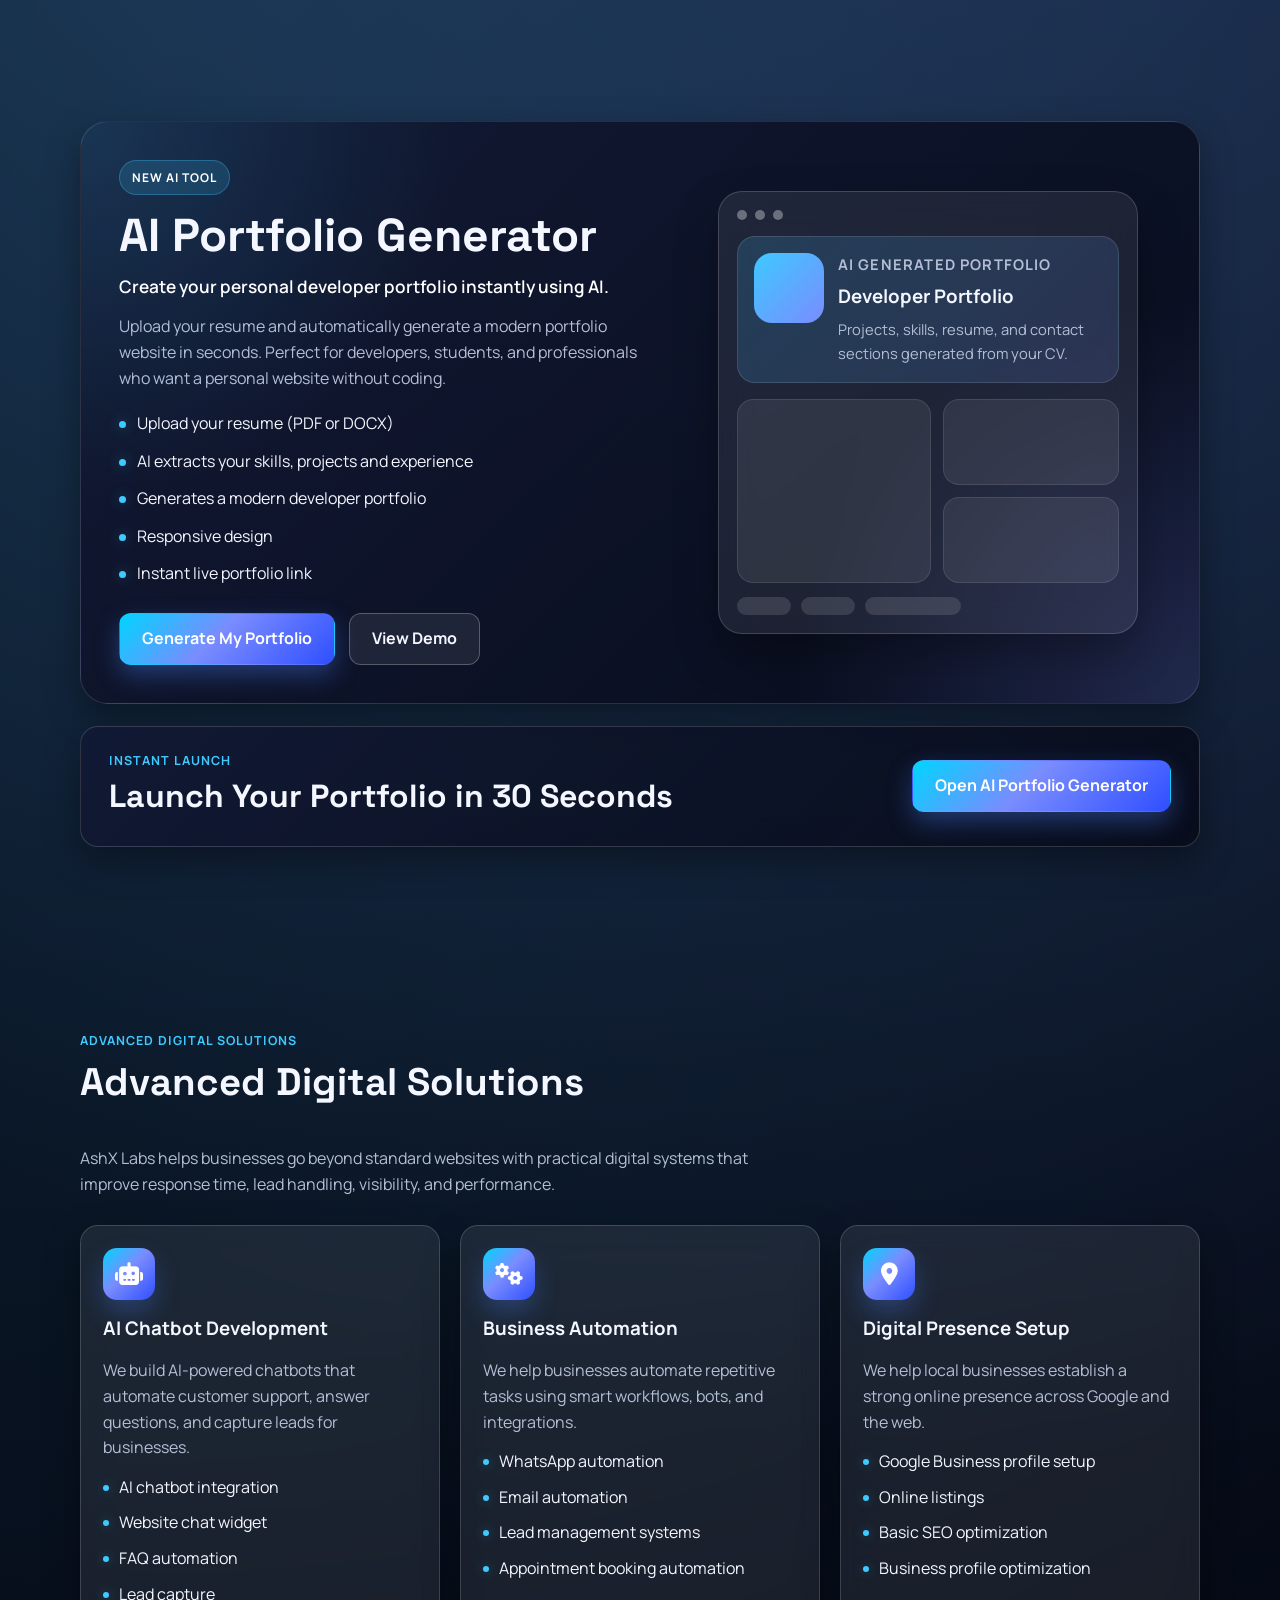
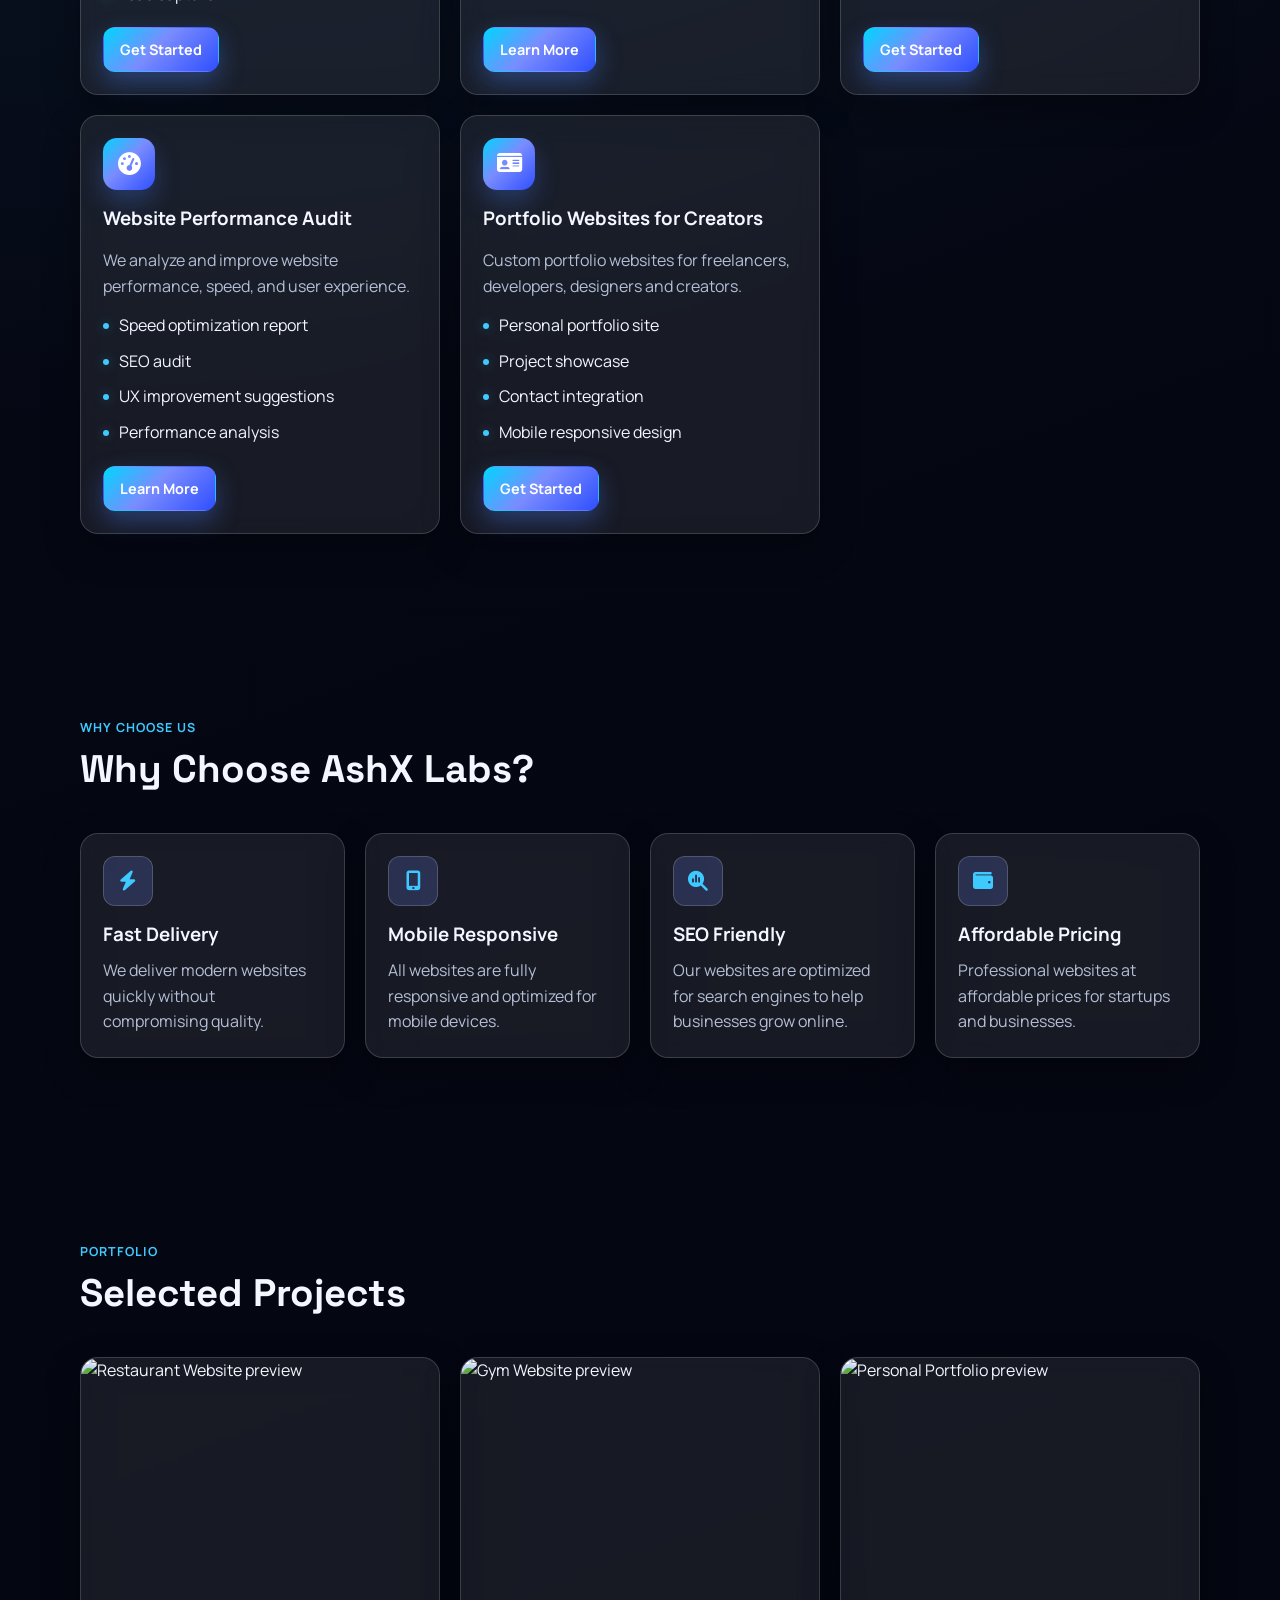
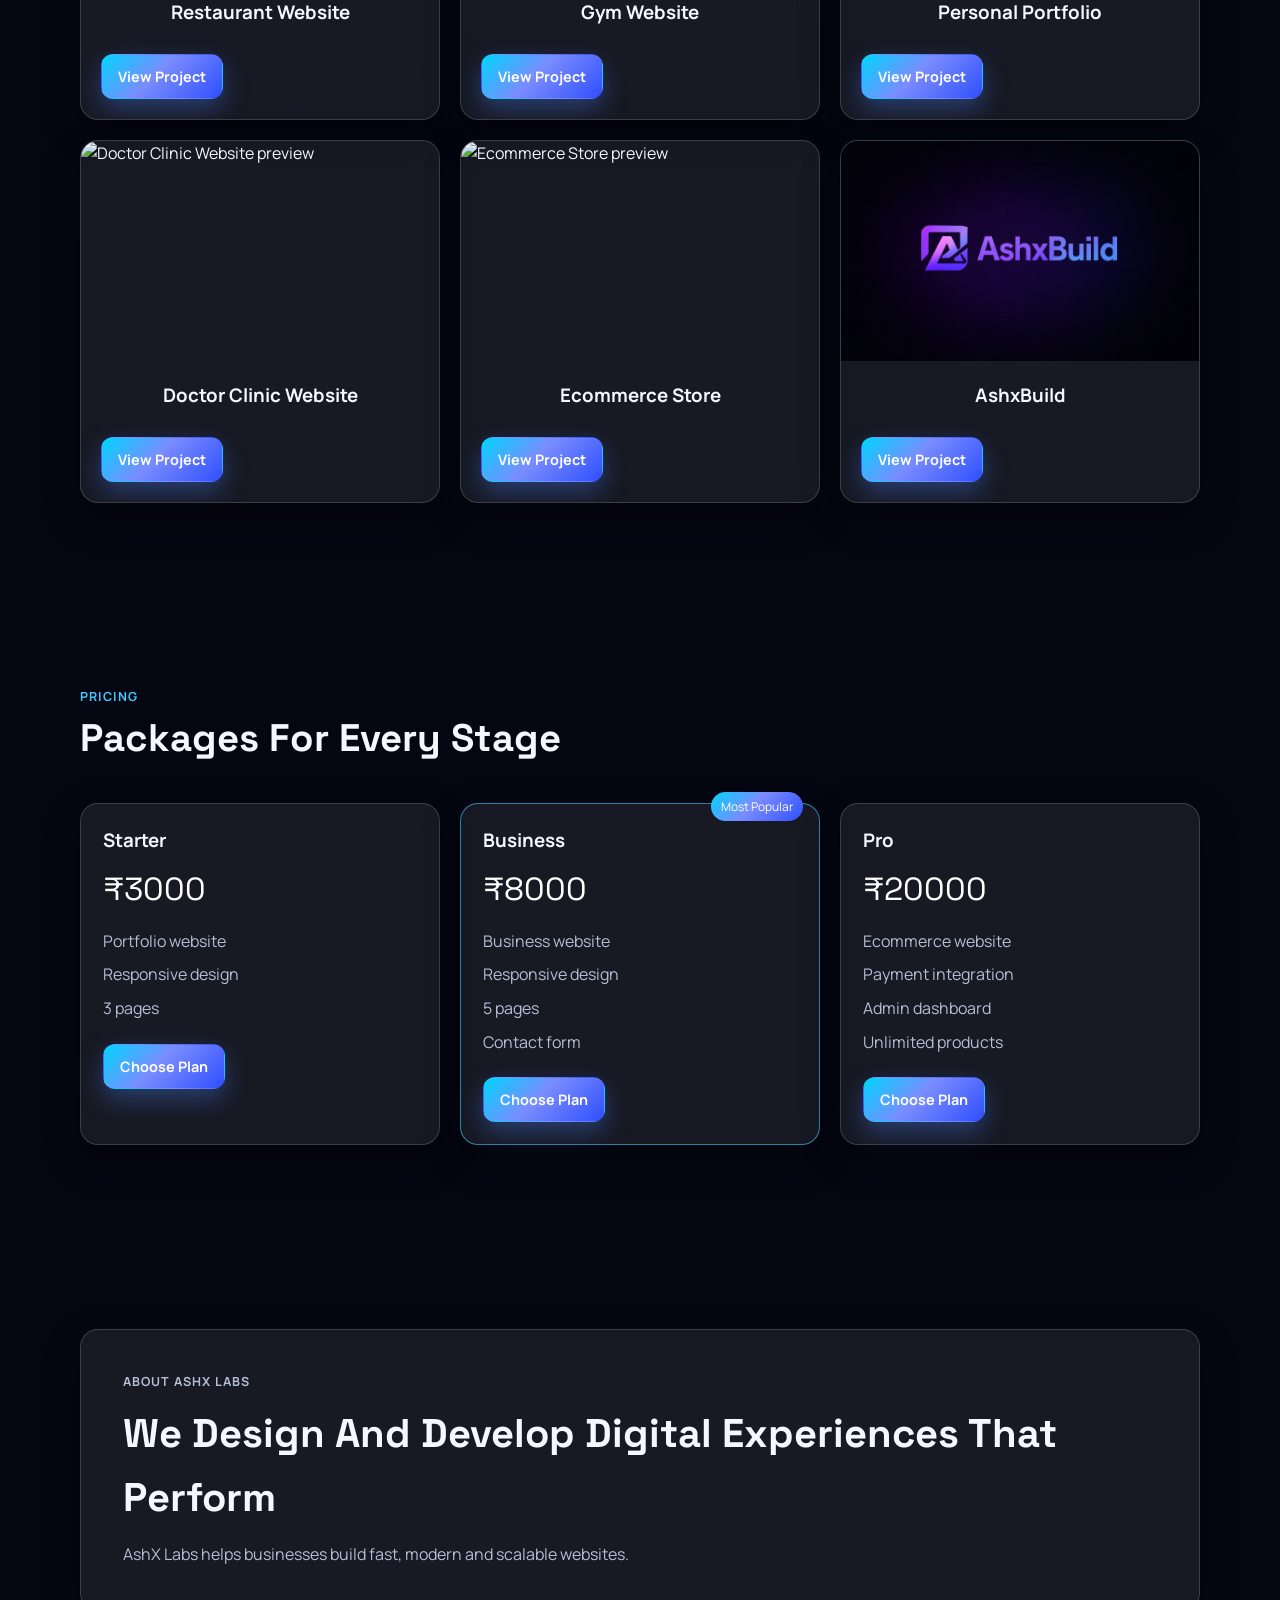
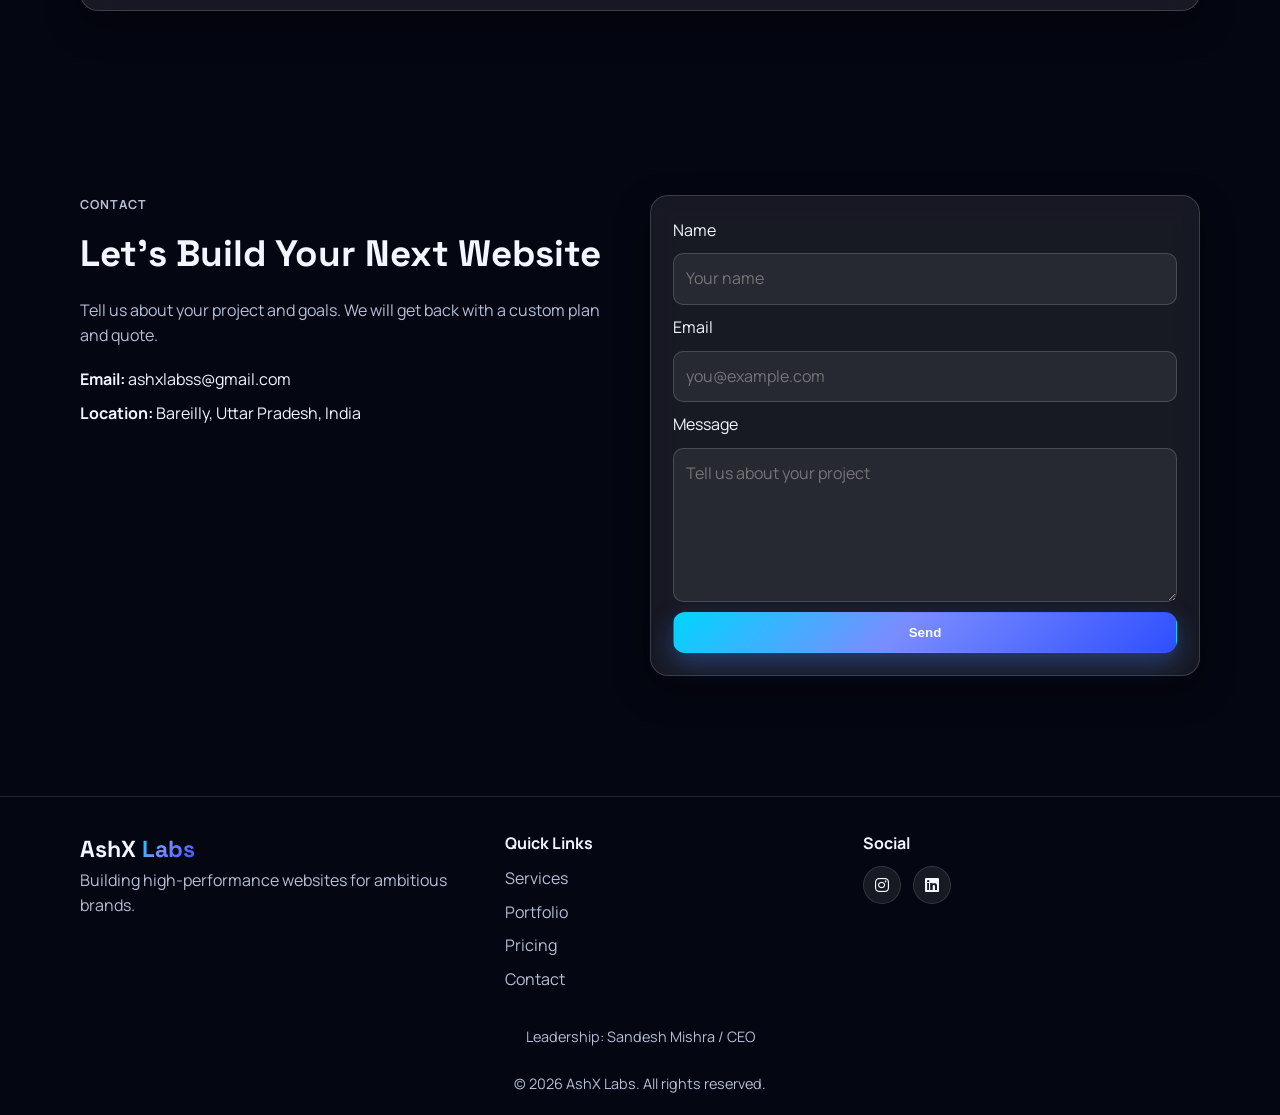
==== commit c5613d3c: "seo freindly" ====
--- a/index.html
+++ b/index.html
@@ -3,10 +3,43 @@
 <head>
   <meta charset="UTF-8">
   <meta name="viewport" content="width=device-width, initial-scale=1.0">
-  <meta name="description" content="AshX Labs builds modern, fast, and scalable websites for startups, businesses, and creators.">
-  <meta name="keywords" content="web development agency, website design, ecommerce development, AshX Labs">
-  <meta name="author" content="AshX Labs">
-  <title>AshX Labs | Modern Web Development Agency</title>
+  <meta name="description" content="We build modern websites and AI-powered tools to help businesses grow online.">
+  <meta name="keywords" content="AshxLabs, web development, AI tools, website design, freelance developer">
+  <meta name="author" content="AshxLabs">
+  <title>AshxLabs – Web Development & AI Solutions</title>
+  <link rel="canonical" href="https://ashxlabs.vercel.app/">
+
+  <meta property="og:type" content="website">
+  <meta property="og:title" content="AshxLabs – Web Development & AI Solutions">
+  <meta property="og:description" content="We build modern websites and AI-powered tools to help businesses grow online.">
+  <meta property="og:image" content="https://via.placeholder.com/1200x630.png?text=AshxLabs+Web+Development+%26+AI">
+  <meta property="og:url" content="https://ashxlabs.vercel.app/">
+
+  <meta name="twitter:card" content="summary_large_image">
+  <meta name="twitter:title" content="AshxLabs – Web Development & AI Solutions">
+  <meta name="twitter:description" content="We build modern websites and AI-powered tools to help businesses grow online.">
+  <meta name="twitter:image" content="https://via.placeholder.com/1200x630.png?text=AshxLabs+Web+Development+%26+AI">
+  <meta name="twitter:site" content="@AshxLabs">
+  <meta name="twitter:creator" content="@AshxLabs">
+
+  <link rel="icon" href="/favicon.ico" sizes="32x32" type="image/x-icon">
+  <link rel="shortcut icon" href="/favicon.ico" type="image/x-icon">
+  <link rel="apple-touch-icon" href="/apple-touch-icon.png">
+
+  <script type="application/ld+json">{
+    "@context": "https://schema.org",
+    "@type": "Organization",
+    "name": "AshxLabs",
+    "url": "https://ashxlabs.vercel.app",
+    "logo": "https://via.placeholder.com/400x120.png?text=AshxLabs+Logo",
+    "sameAs": [
+      "https://www.linkedin.com/company/ashxlabs/",
+      "https://github.com/AshxLabs",
+      "https://twitter.com/AshxLabs"
+    ],
+    "description": "AshxLabs delivers web development and AI tools for growing businesses."
+  }</script>
+
   <link rel="preconnect" href="https://fonts.googleapis.com">
   <link rel="preconnect" href="https://fonts.gstatic.com" crossorigin>
   <link href="https://fonts.googleapis.com/css2?family=Space+Grotesk:wght@400;500;700&family=Manrope:wght@400;500;700&display=swap" rel="stylesheet">
@@ -37,8 +70,8 @@
       <div class="container hero-grid">
         <div class="hero-content fade-up">
           <p class="badge">Modern Web Agency</p>
-          <h1>We Build Modern Websites For Businesses</h1>
-          <p class="hero-subtext">Professional web development services for startups, businesses and creators.</p>
+          <h1>AshxLabs – We Build Websites That Get Clients</h1>
+          <p class="hero-subtext">AshxLabs combines web development agency expertise and AI tools to deliver responsive website design that drives traffic and conversions.</p>
           <div class="hero-actions">
             <a href="#portfolio" class="btn btn-primary">View Portfolio</a>
             <a href="#contact" class="btn btn-secondary">Get a Quote</a>
@@ -443,8 +476,8 @@
       <div>
         <h4>Social</h4>
         <div class="social-links">
-          <!-- <a href="#" aria-label="Instagram">⌁</a> -->
-          <a href="https://www.linkedin.com/company/ashxlabs/" aria-label="LinkedIn">in</a>
+          <a href="https://www.instagram.com/ashxlabs?utm_source=ig_web_button_share_sheet&igsh=ZDNlZDc0MzIxNw==" target="_blank" rel="noopener noreferrer" aria-label="Instagram"><i class="fa-brands fa-instagram" aria-hidden="true"></i></a>
+          <a href="https://www.linkedin.com/company/ashxlabs/" target="_blank" rel="noopener noreferrer" aria-label="LinkedIn"><i class="fa-brands fa-linkedin" aria-hidden="true"></i></a>
           <!-- <a href="#" aria-label="X">𝕏</a> -->
         </div>
       </div>
--- a/style.css
+++ b/style.css
@@ -292,12 +292,63 @@
   margin-top: 8px;
 }
 
+@media (max-width: 1024px) {
+  .hero-grid,
+  .generator-shell,
+  .why-grid,
+  .solutions-grid,
+  .pricing-grid {
+    grid-template-columns: 1fr;
+  }
+
+  .grid {
+    gap: 18px;
+  }
+}
+
 @media (max-width: 840px) {
   .portfolio-grid {
     grid-template-columns: 1fr;
   }
-}
-
+
+  .header {
+    padding: 0 1rem;
+  }
+
+  .menu-toggle {
+    display: flex;
+  }
+
+  .nav-links {
+    position: fixed;
+    inset: 76px 0 0;
+    padding: 1.5rem;
+    background: rgba(6, 11, 24, 0.95);
+    backdrop-filter: blur(12px);
+    flex-direction: column;
+    gap: 16px;
+    align-items: flex-start;
+    transform: translateY(-160%);
+    transition: transform 0.25s ease;
+    z-index: 1005;
+    border-top: 1px solid rgba(255, 255, 255, 0.08);
+  }
+
+  .nav-links.open {
+    transform: translateY(0);
+  }
+
+  .nav-links a {
+    width: 100%;
+    color: #d8e0ff;
+    font-size: 1rem;
+  }
+
+  .nav-links a.active {
+    color: #fff;
+    font-weight: 700;
+  }
+}
 
 .service-card p,
 .contact-info p,
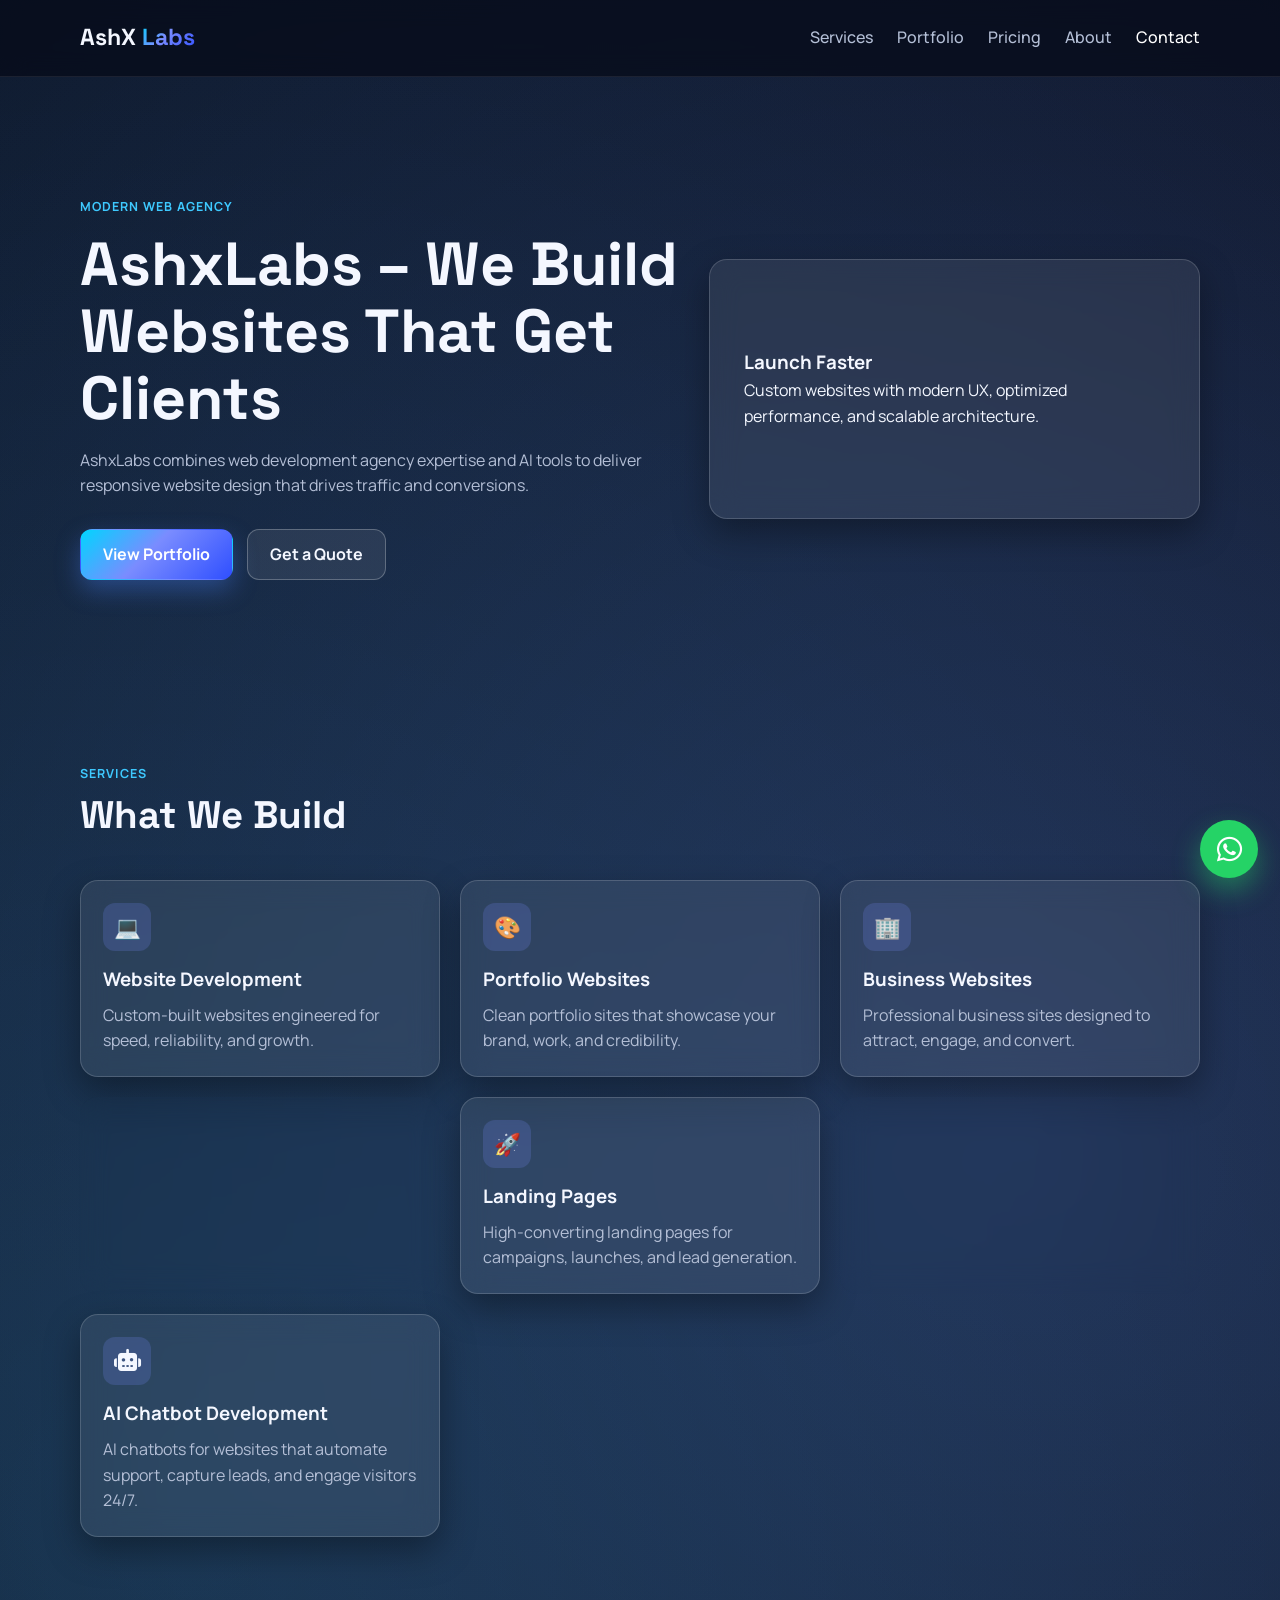
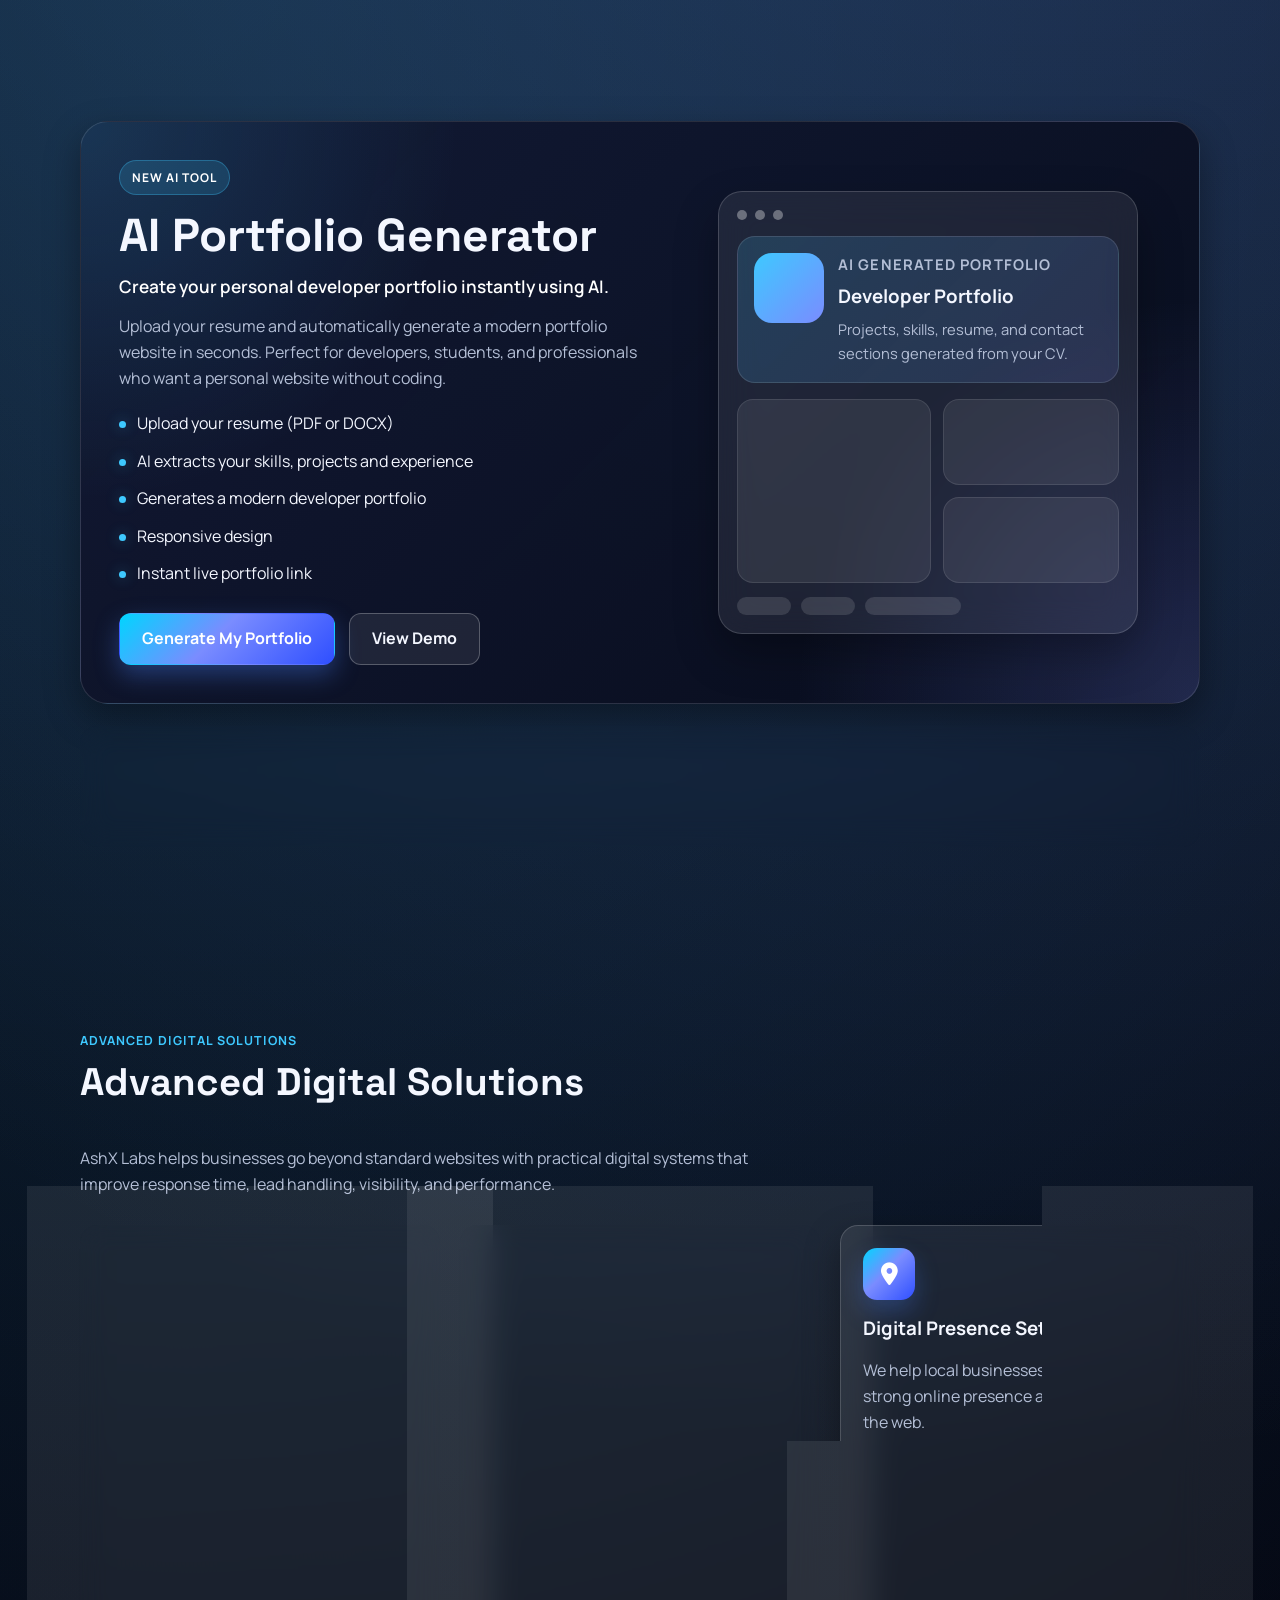
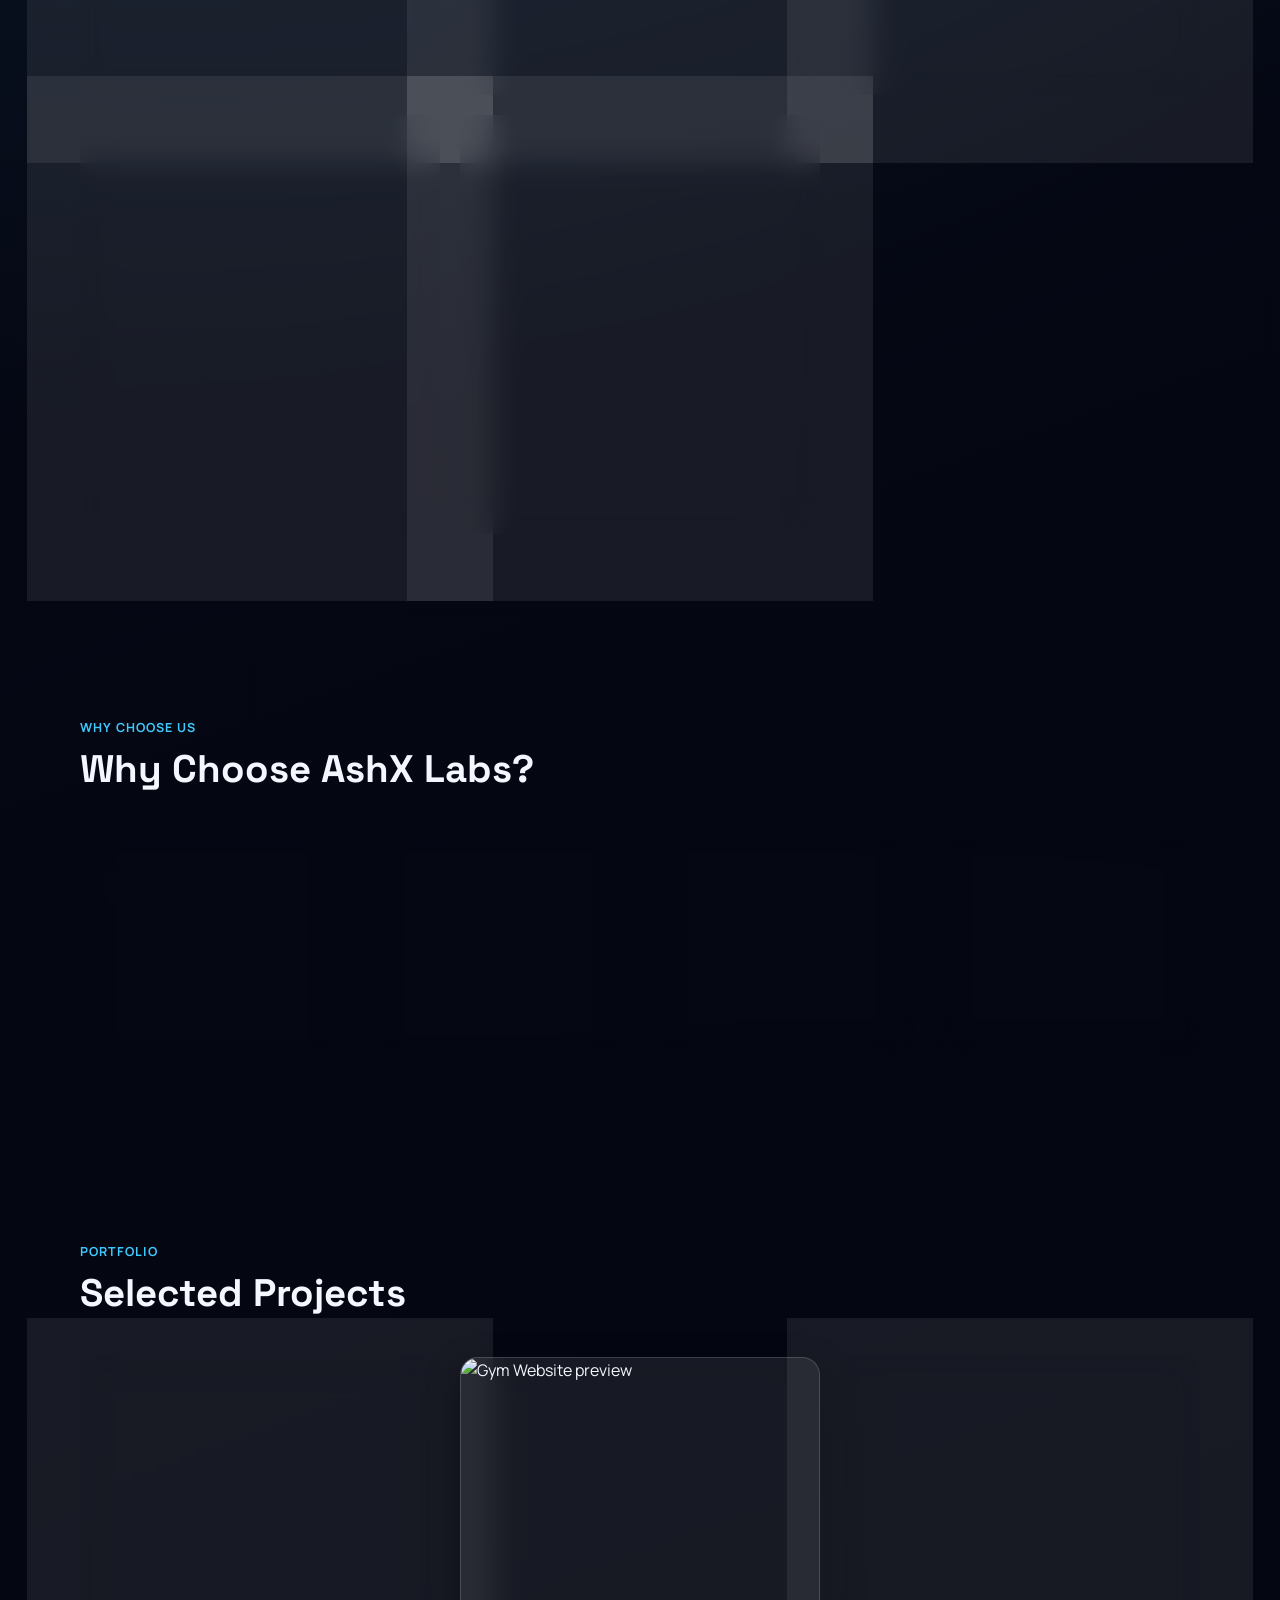
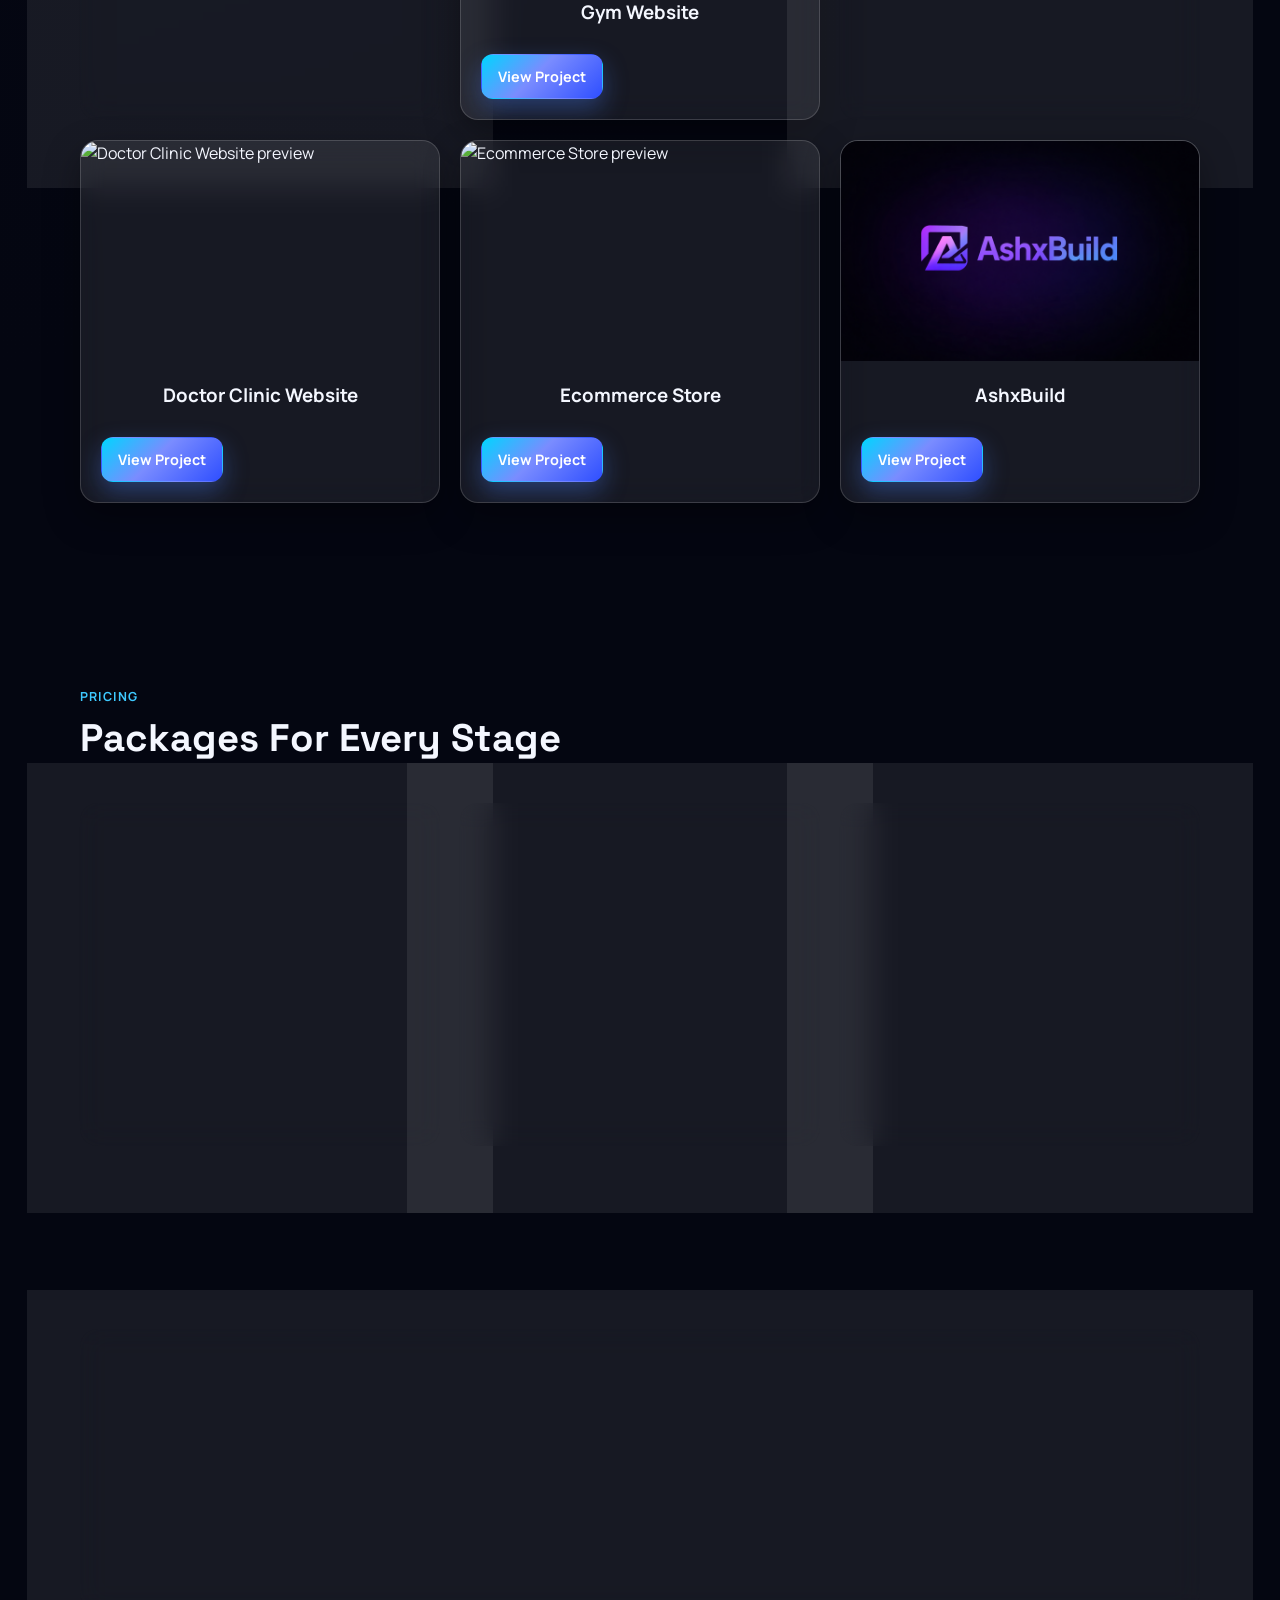
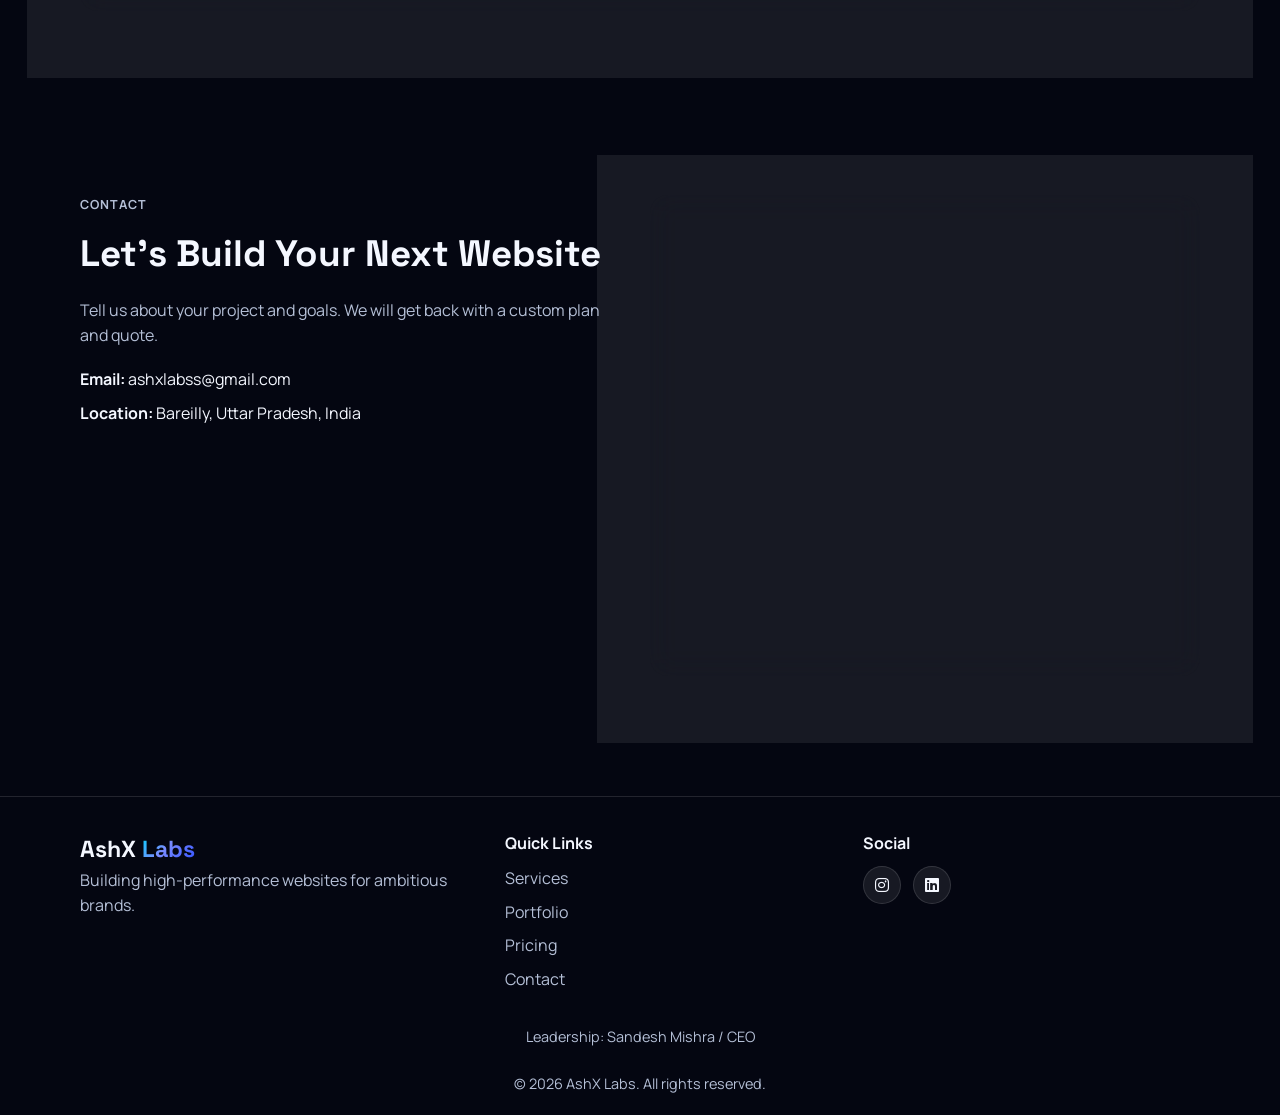
==== commit aa38a4a6: "domain" ====
--- a/index.html
+++ b/index.html
@@ -7,7 +7,7 @@
   <meta name="keywords" content="AshxLabs, web development, AI tools, website design, freelance developer">
   <meta name="author" content="AshxLabs">
   <title>AshxLabs – Web Development & AI Solutions</title>
-  <link rel="canonical" href="https://ashxlabs.vercel.app/">
+  <link rel="canonical" href="https://ash-x-labs.vercel.app/">
 
   <meta property="og:type" content="website">
   <meta property="og:title" content="AshxLabs – Web Development & AI Solutions">
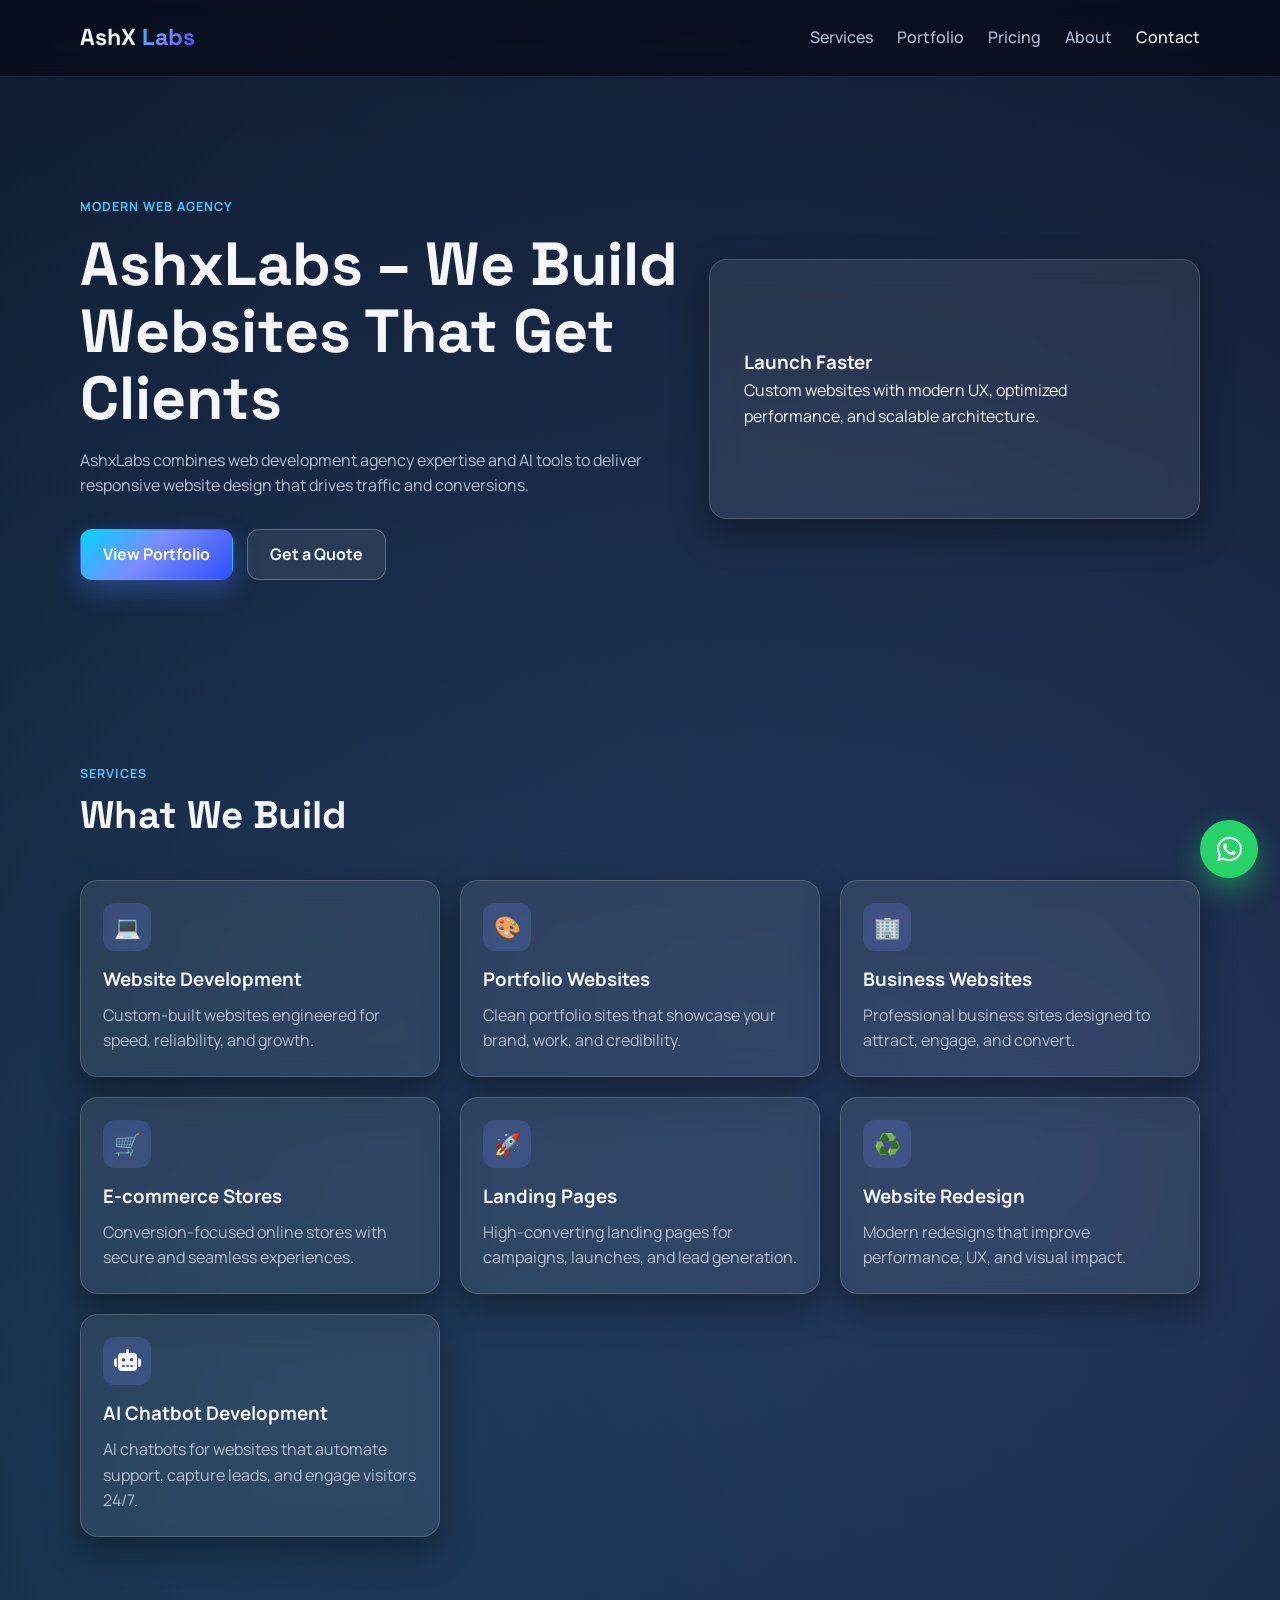
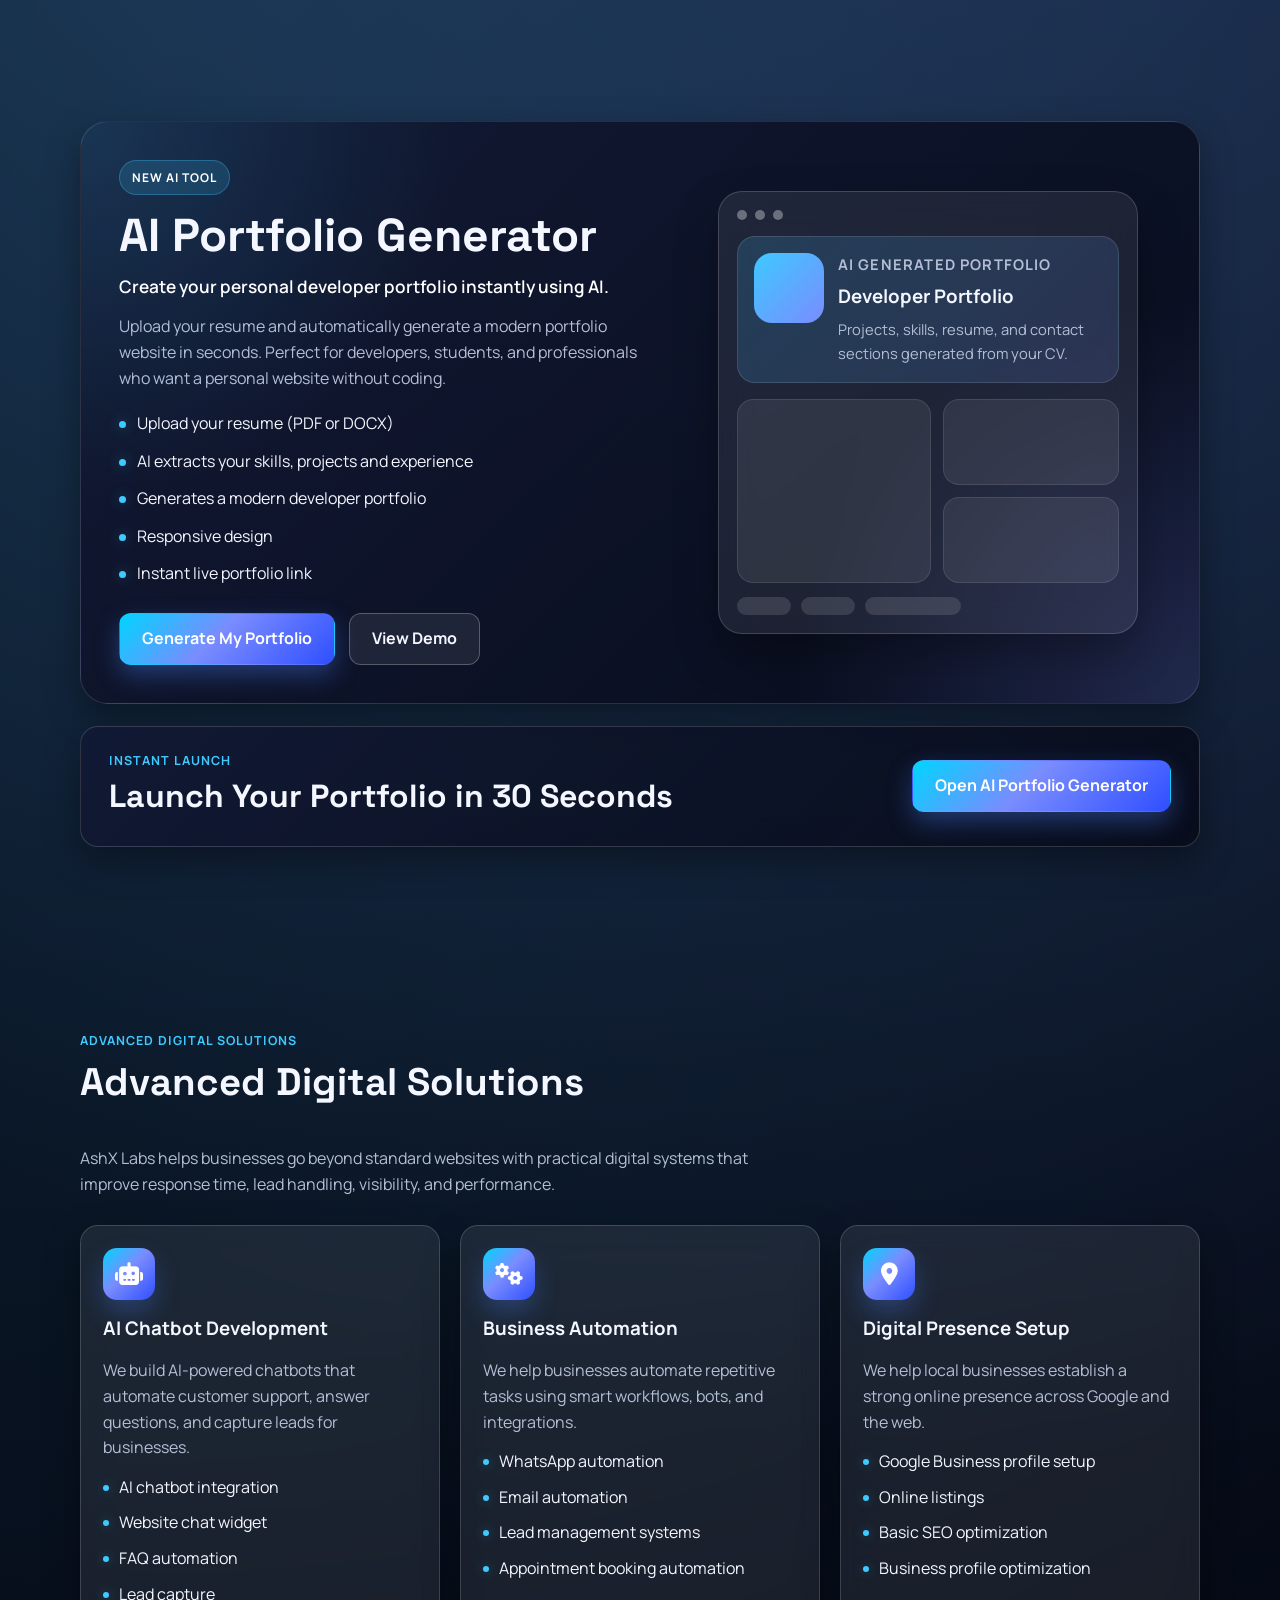
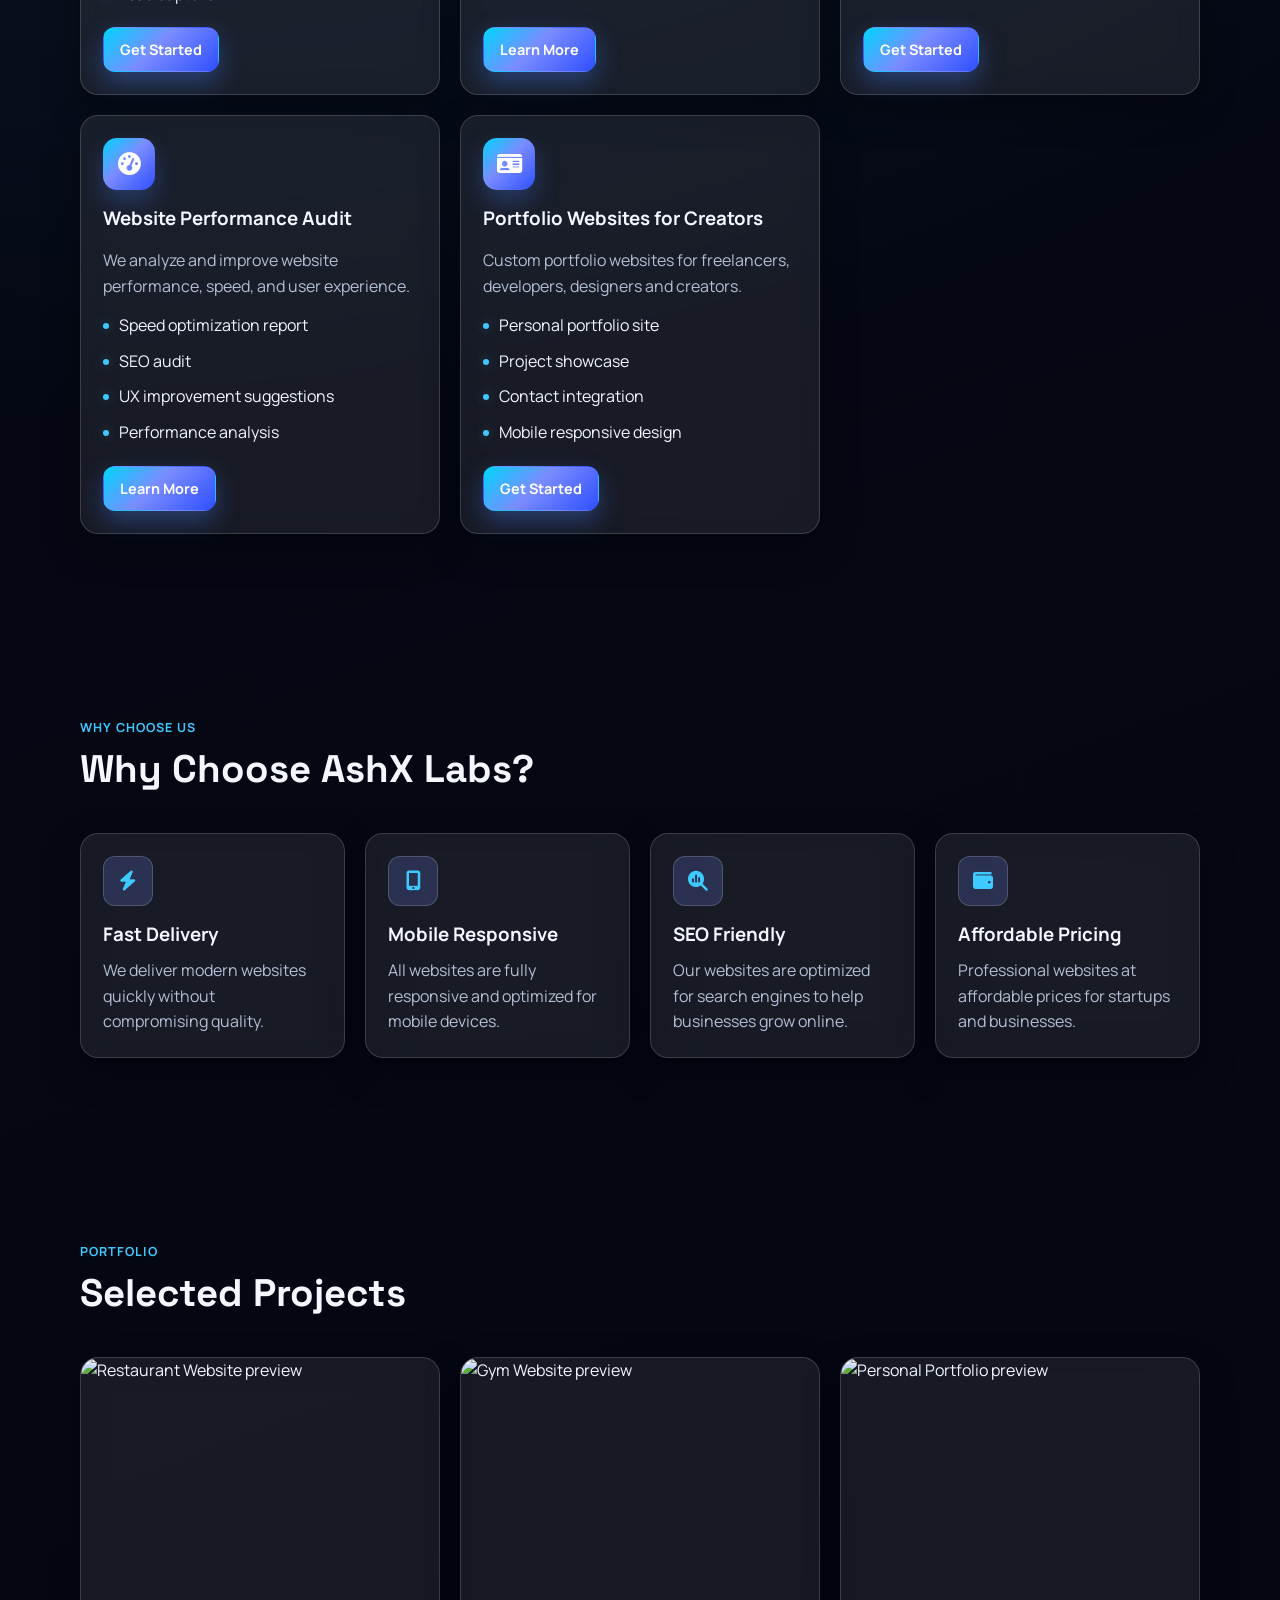
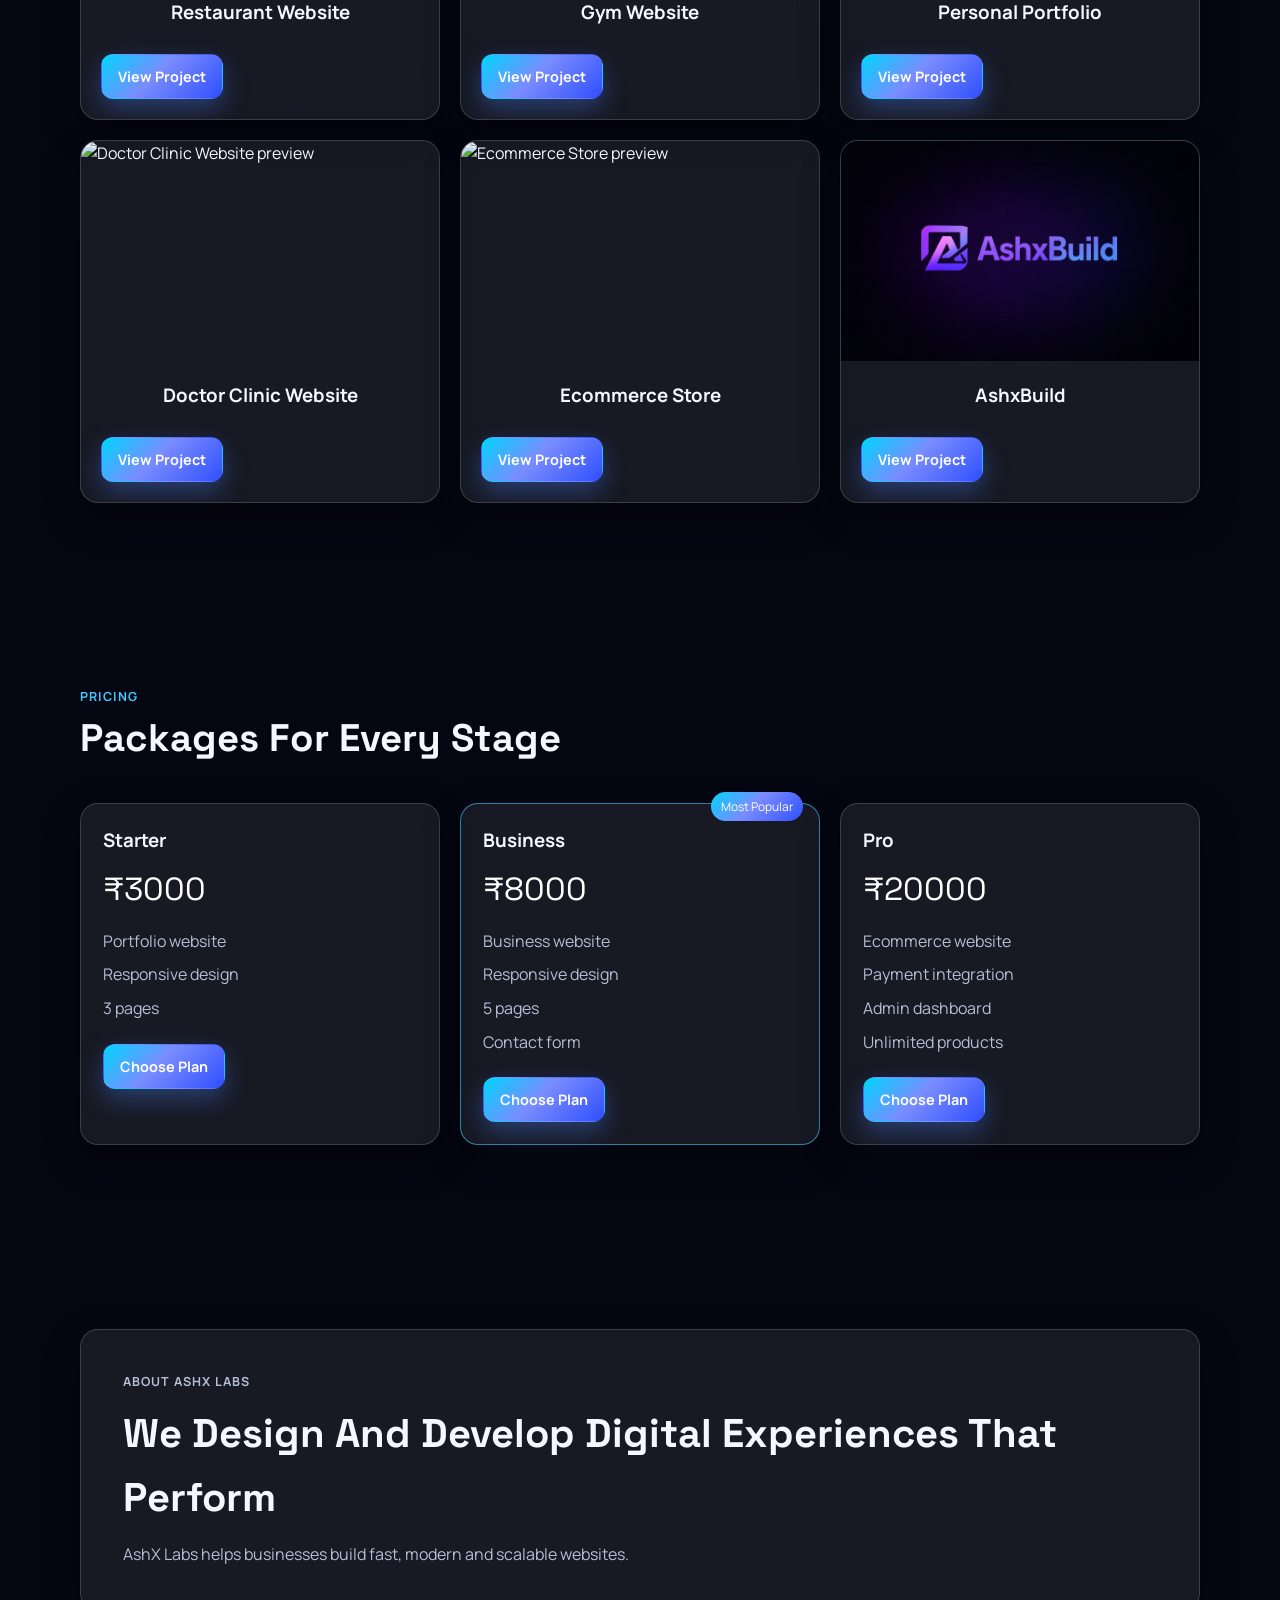
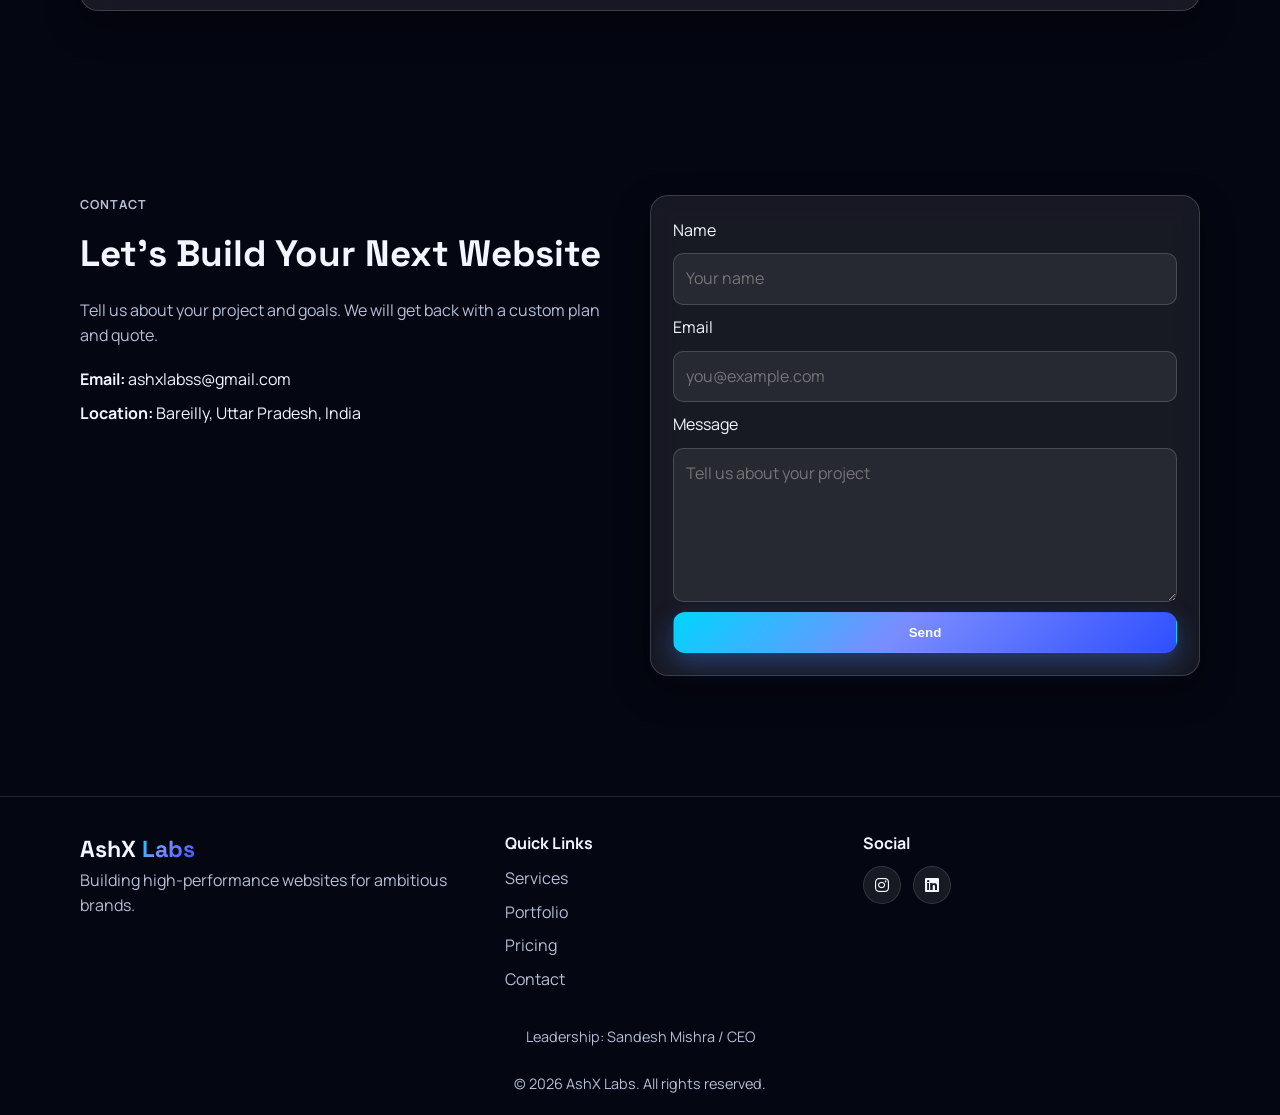
==== commit bd42ba13: "title" ====
--- a/index.html
+++ b/index.html
@@ -6,7 +6,8 @@
   <meta name="description" content="We build modern websites and AI-powered tools to help businesses grow online.">
   <meta name="keywords" content="AshxLabs, web development, AI tools, website design, freelance developer">
   <meta name="author" content="AshxLabs">
-  <title>AshxLabs – Web Development & AI Solutions</title>
+  <title>AshxLabs – Web Development & AI Tools</title>
+<meta name="description" content="AshxLabs builds modern websites and AI tools for businesses.">
   <link rel="canonical" href="https://ash-x-labs.vercel.app/">
 
   <meta property="og:type" content="website">
